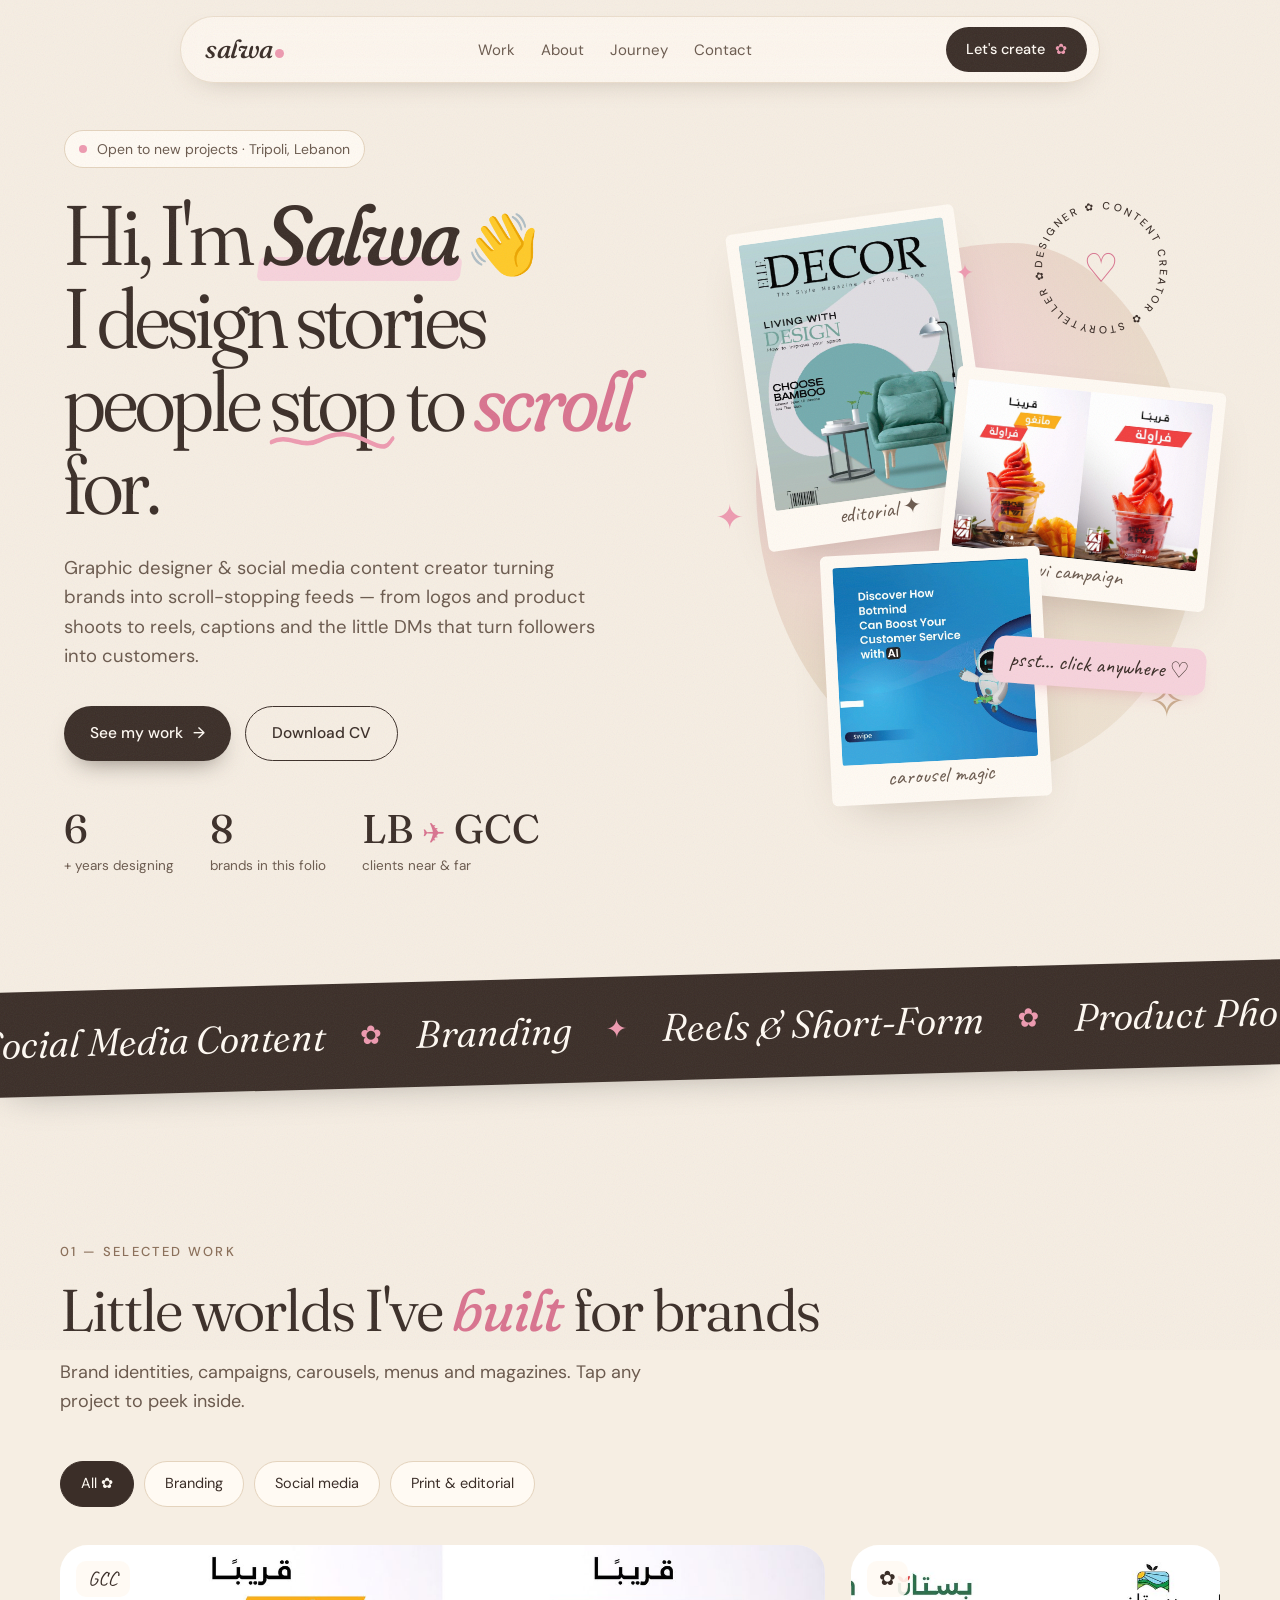
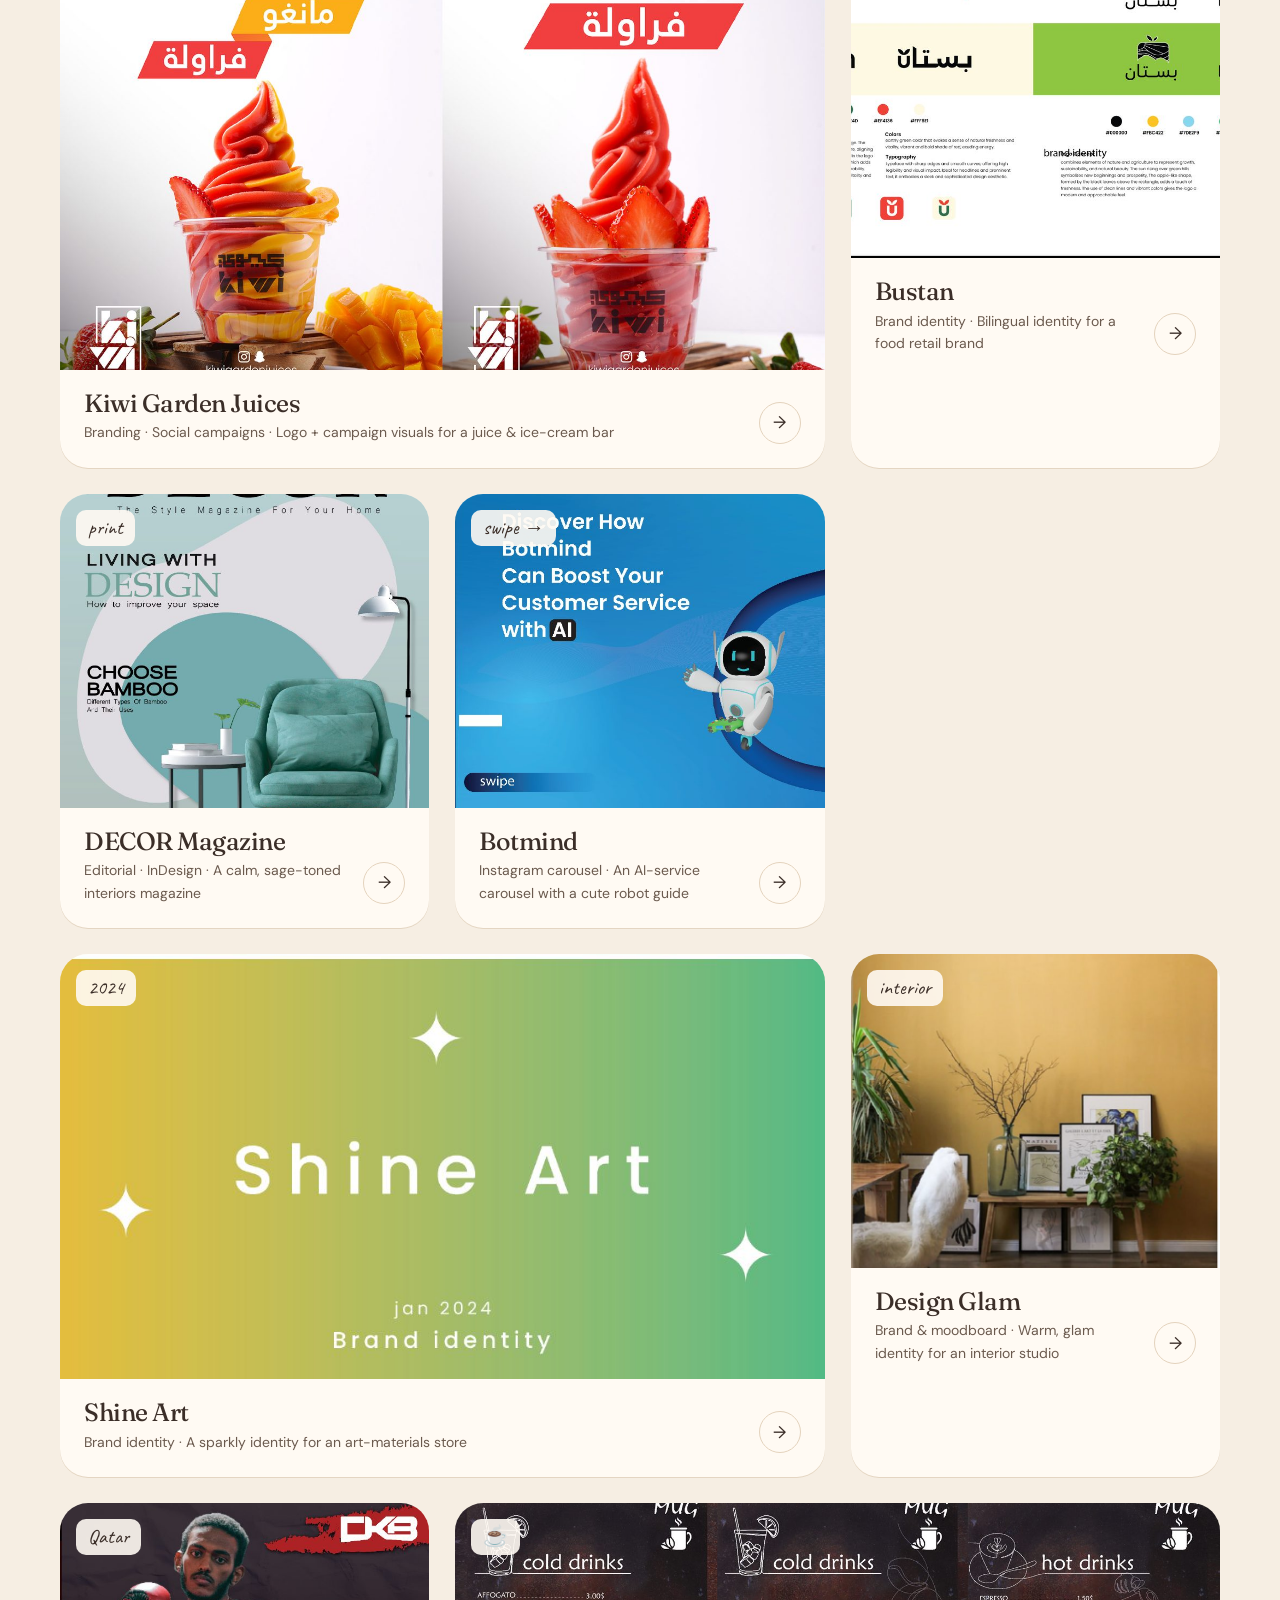
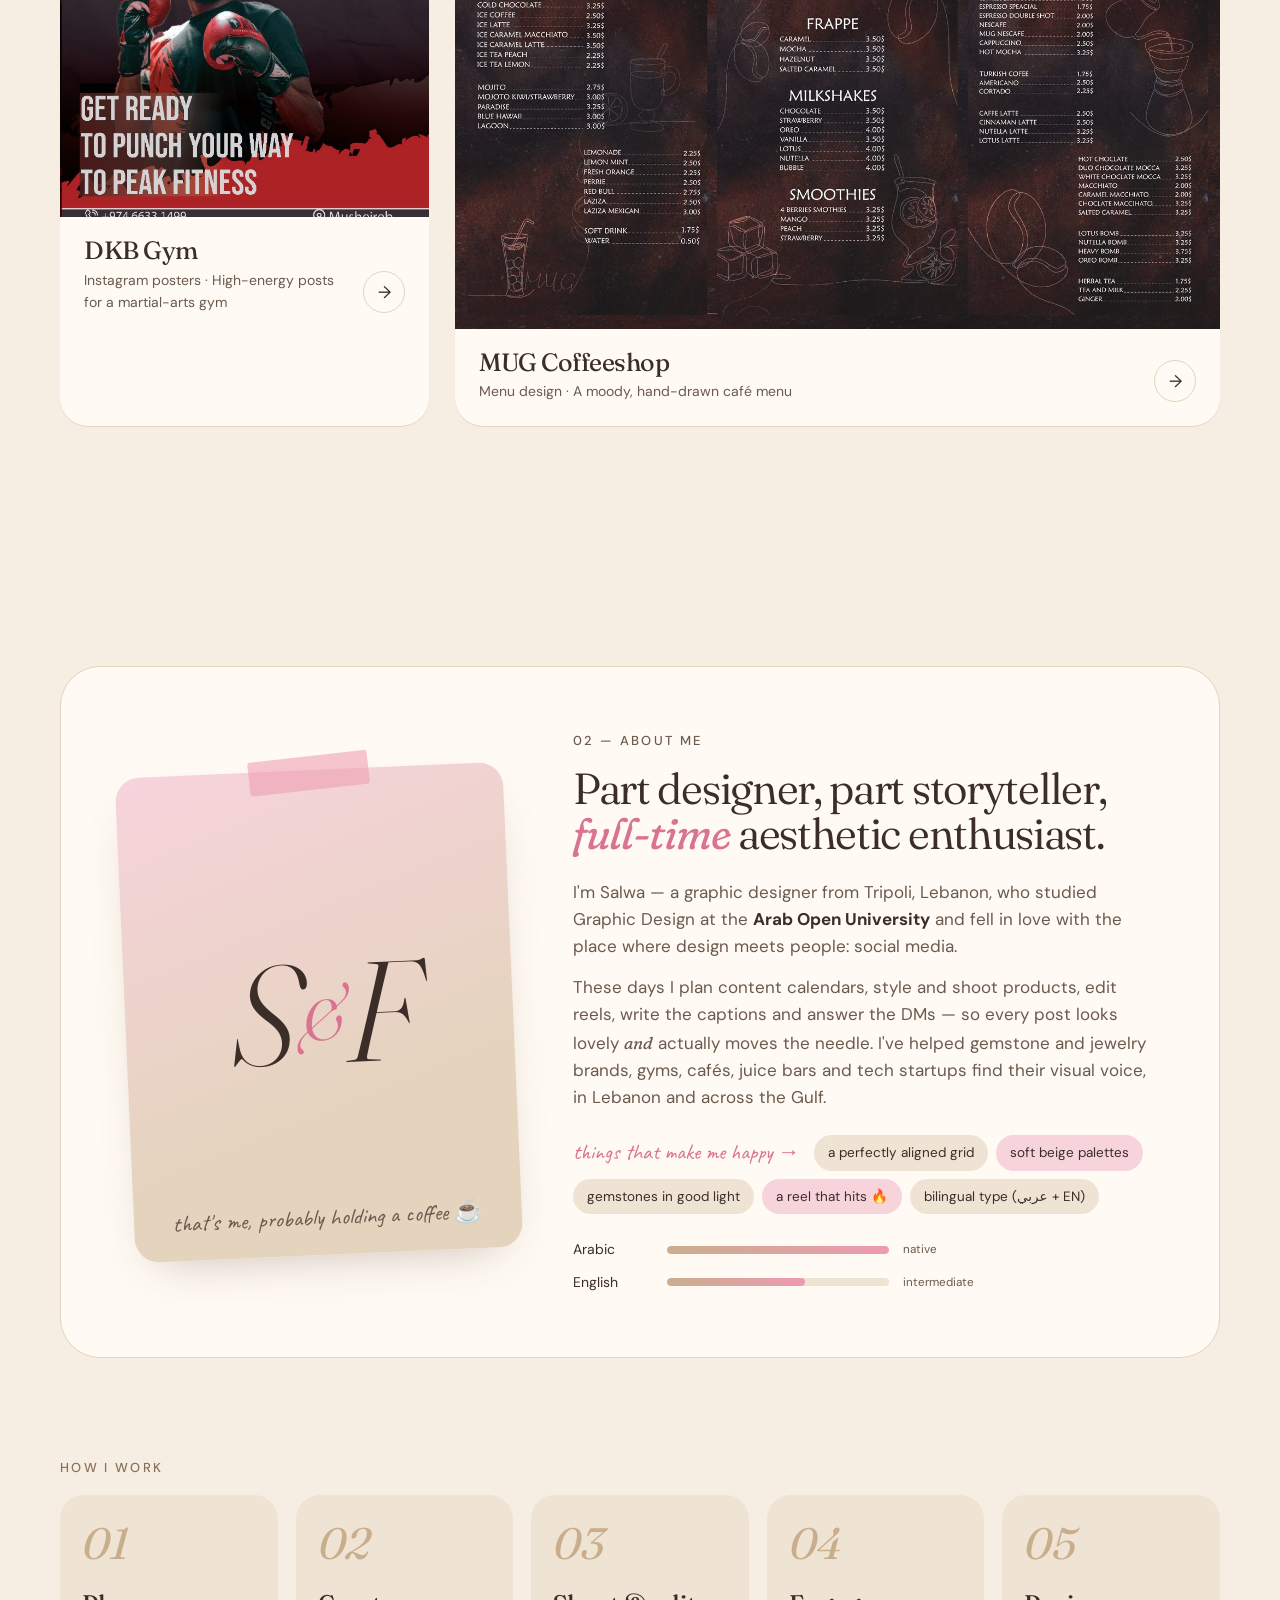
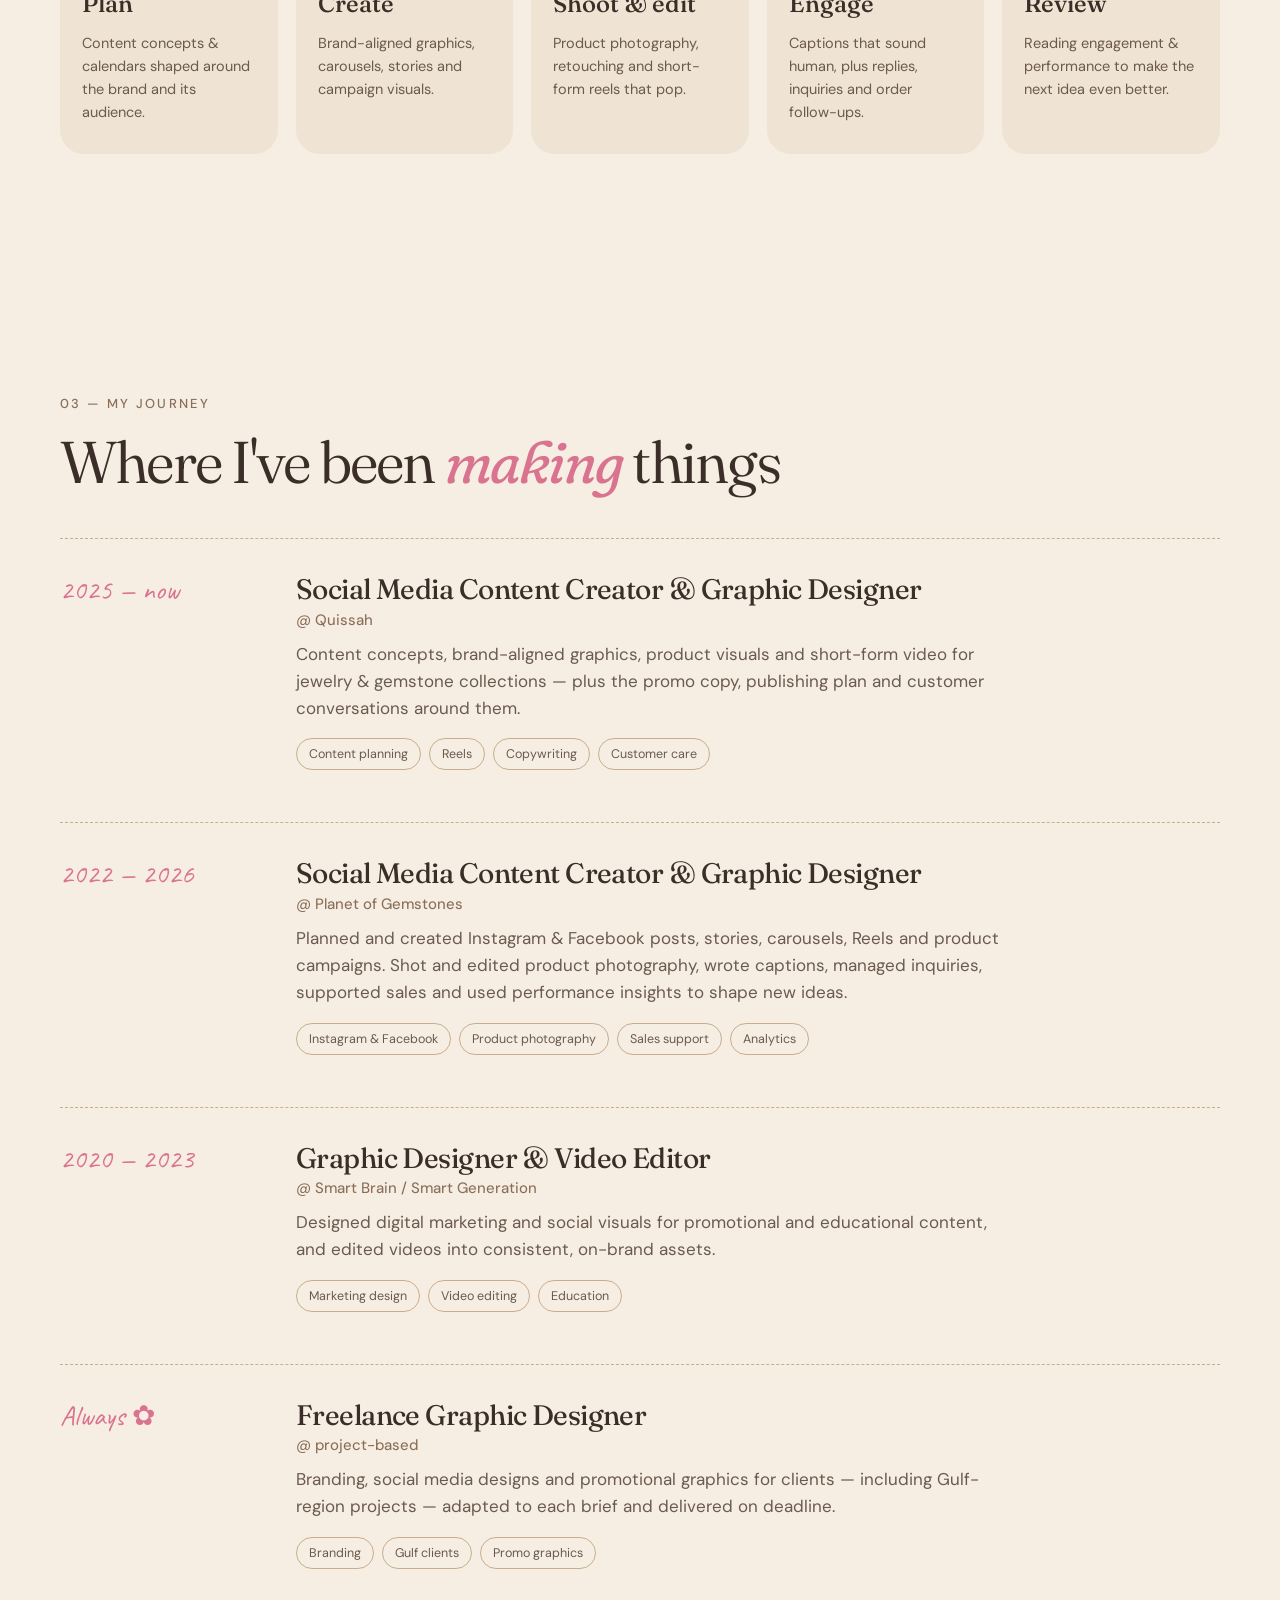
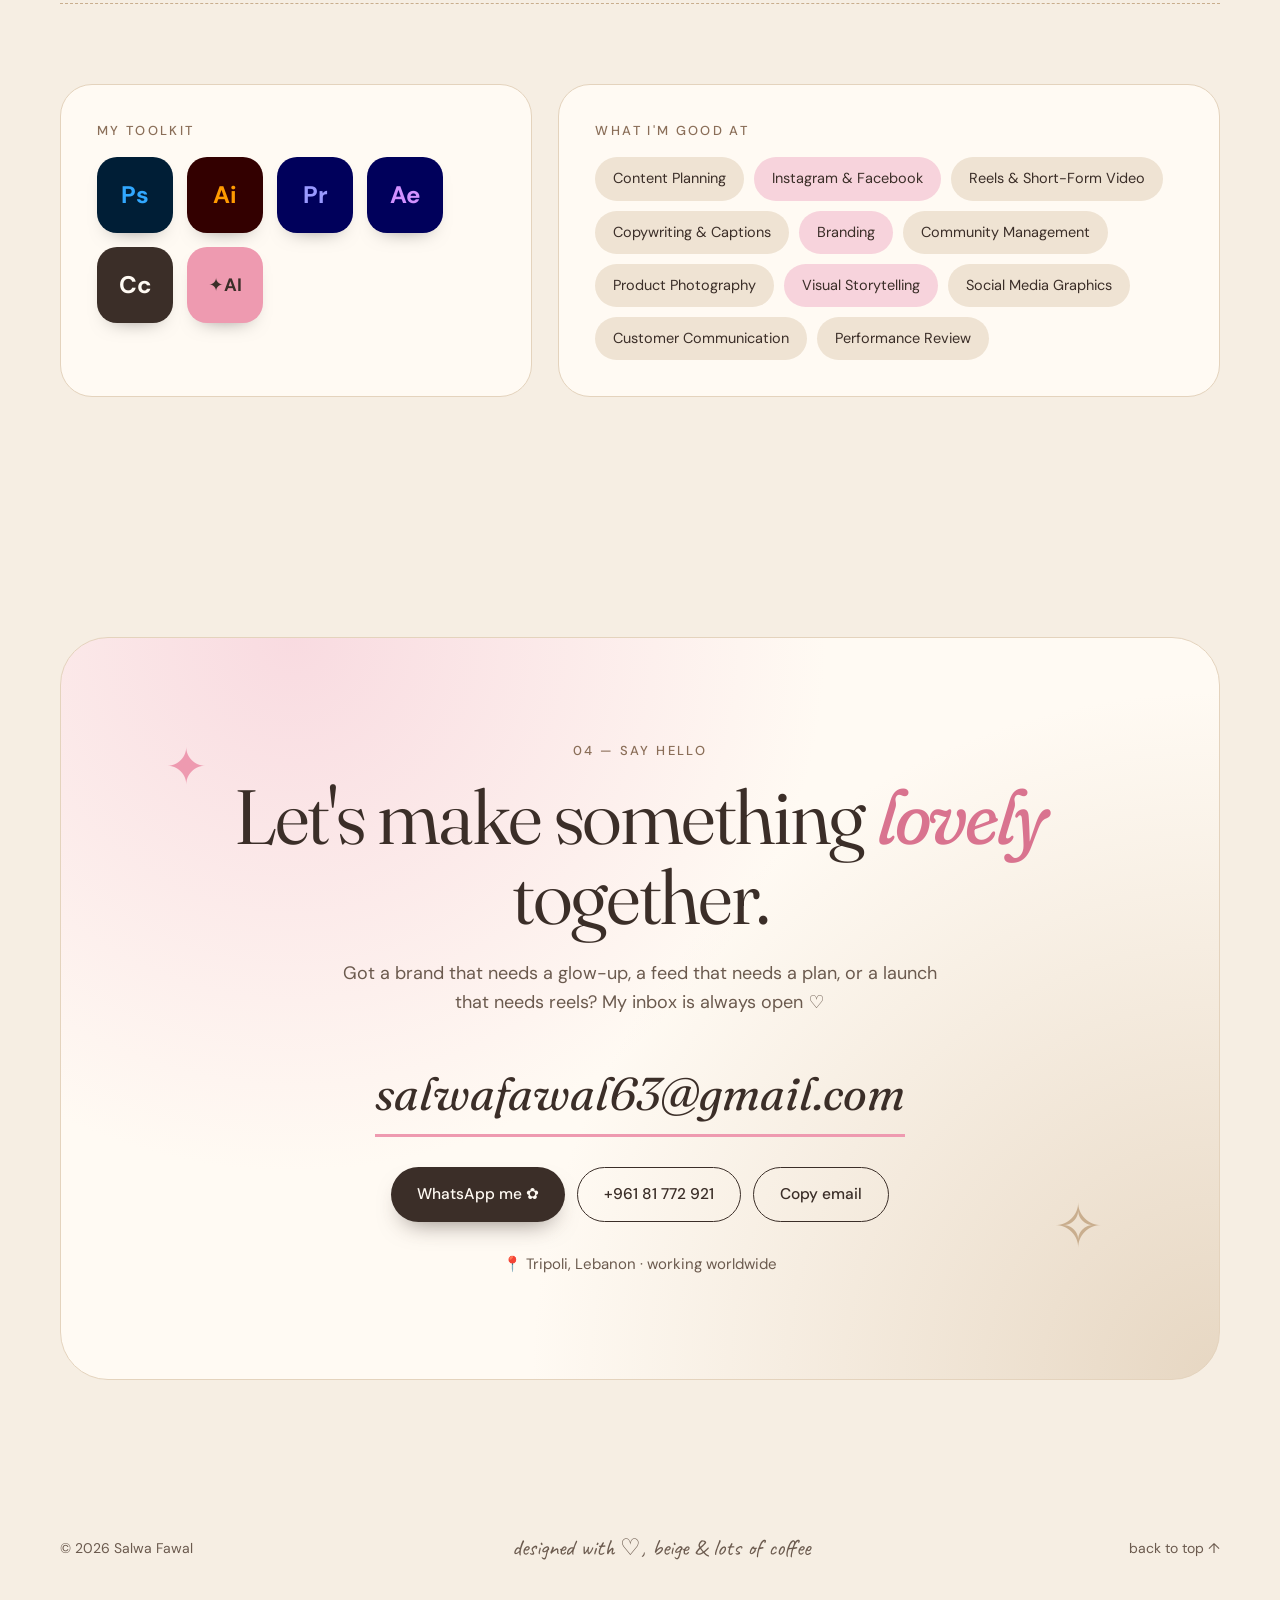
==== index.html @ c5220dd3 "Salwa Fawal portfolio ✿ Co-Authored-By: Claude Opus 5.5 <noreply@anthropic.com> Claude-Session: http" ====
<!DOCTYPE html>
<html lang="en">
<head>
  <meta charset="UTF-8" />
  <meta name="viewport" content="width=device-width, initial-scale=1" />
  <title>Salwa Fawal — Graphic Designer & Content Creator</title>
  <meta name="description" content="Salwa Fawal is a graphic designer and social media content creator from Tripoli, Lebanon — branding, scroll-stopping social content, reels and product visuals." />
  <meta property="og:title" content="Salwa Fawal — Graphic Designer & Content Creator" />
  <meta property="og:description" content="Branding, social media content, reels & product visuals. Made with love in Tripoli, Lebanon." />
  <meta property="og:image" content="img/og.jpg" />
  <meta name="theme-color" content="#F6EEE3" />
  <link rel="icon" href="data:image/svg+xml,<svg xmlns='http://www.w3.org/2000/svg' viewBox='0 0 100 100'><circle cx='50' cy='50' r='46' fill='%23F6EEE3'/><text x='50' y='68' font-size='54' text-anchor='middle' font-family='Georgia' font-style='italic' fill='%233B2E28'>s</text><circle cx='72' cy='66' r='7' fill='%23EE9AB0'/></svg>" />
  <link rel="preconnect" href="https://fonts.googleapis.com" />
  <link rel="preconnect" href="https://fonts.gstatic.com" crossorigin />
  <link href="https://fonts.googleapis.com/css2?family=Fraunces:ital,opsz,wght,SOFT@0,9..144,300..800,100;1,9..144,300..800,100&family=DM+Sans:opsz,wght@9..40,400;9..40,500;9..40,700&family=Caveat:wght@500;700&display=swap" rel="stylesheet" />
  <link rel="stylesheet" href="style.css" />
</head>
<body>
  <div class="grain" aria-hidden="true"></div>
  <div class="cursor" aria-hidden="true"></div>

  <!-- NAV -->
  <header class="nav">
    <a href="#top" class="logo">salwa<span class="dot"></span></a>
    <nav class="nav-links">
      <a href="#work">Work</a>
      <a href="#about">About</a>
      <a href="#journey">Journey</a>
      <a href="#contact">Contact</a>
    </nav>
    <a href="#contact" class="btn btn-pill magnetic">Let's create <span class="flower">✿</span></a>
  </header>

  <main id="top">
    <!-- HERO -->
    <section class="hero">
      <div class="hero-text">
        <p class="eyebrow reveal"><span class="pulse"></span> Open to new projects · Tripoli, Lebanon</p>
        <h1 class="hero-title">
          <span class="line reveal">Hi, I'm <em class="name">Salwa</em><span class="wave">👋</span></span>
          <span class="line reveal">I design stories</span>
          <span class="line reveal">people <span class="squiggle">stop<svg viewBox="0 0 200 20" preserveAspectRatio="none"><path d="M2 12 C 30 2, 50 20, 80 10 S 130 2, 160 12 S 190 14, 198 8"/></svg></span> to <em class="pink">scroll</em> for.</span>
        </h1>
        <p class="hero-sub reveal">Graphic designer &amp; social media content creator turning brands into scroll-stopping feeds — from logos and product shoots to reels, captions and the little DMs that turn followers into customers.</p>
        <div class="hero-cta reveal">
          <a href="#work" class="btn btn-dark magnetic">See my work <span>→</span></a>
          <a href="cv.pdf" class="btn btn-ghost magnetic" download>Download CV</a>
        </div>
        <ul class="hero-stats reveal">
          <li><strong data-count="6">0</strong><span>+ years designing</span></li>
          <li><strong data-count="8">0</strong><span>brands in this folio</span></li>
          <li><strong>LB <i>✈</i> GCC</strong><span>clients near &amp; far</span></li>
        </ul>
      </div>

      <div class="hero-art" aria-hidden="true">
        <div class="blob"></div>
        <div class="polaroid p1 float" data-speed="0.04"><img src="img/decor-cover.jpg" alt="" /><span>editorial ✦</span></div>
        <div class="polaroid p2 float" data-speed="-0.06"><img src="img/kiwi-soon.jpg" alt="" /><span>kiwi campaign</span></div>
        <div class="polaroid p3 float" data-speed="0.08"><img src="img/bot-1.jpg" alt="" /><span>carousel magic</span></div>
        <div class="badge spin">
          <svg viewBox="0 0 200 200">
            <defs><path id="circ" d="M100,100 m-78,0 a78,78 0 1,1 156,0 a78,78 0 1,1 -156,0"/></defs>
            <text><textPath href="#circ" textLength="486" lengthAdjust="spacing">designer ✿ content creator ✿ storyteller ✿ </textPath></text>
          </svg>
          <span class="badge-heart">♡</span>
        </div>
        <span class="sparkle s1">✦</span><span class="sparkle s2">✧</span><span class="sparkle s3">✦</span>
        <div class="sticker note">psst… click anywhere ♡</div>
      </div>
    </section>

    <!-- MARQUEE -->
    <div class="marquee" aria-hidden="true">
      <div class="marquee-track">
        <span>Social Media Content</span><i>✿</i><span>Branding</span><i>✦</i><span>Reels &amp; Short-Form</span><i>✿</i><span>Product Photography</span><i>✦</i><span>Copywriting</span><i>✿</i><span>Editorial Design</span><i>✦</i><span>Community Management</span><i>✿</i>
        <span>Social Media Content</span><i>✿</i><span>Branding</span><i>✦</i><span>Reels &amp; Short-Form</span><i>✿</i><span>Product Photography</span><i>✦</i><span>Copywriting</span><i>✿</i><span>Editorial Design</span><i>✦</i><span>Community Management</span><i>✿</i>
      </div>
    </div>

    <!-- WORK -->
    <section id="work" class="section work">
      <div class="section-head">
        <p class="kicker reveal">01 — Selected work</p>
        <h2 class="reveal">Little worlds I've <em>built</em> for brands</h2>
        <p class="lede reveal">Brand identities, campaigns, carousels, menus and magazines. Tap any project to peek inside.</p>
      </div>

      <div class="filters reveal" role="tablist">
        <button class="chip active" data-filter="all">All ✿</button>
        <button class="chip" data-filter="branding">Branding</button>
        <button class="chip" data-filter="social">Social media</button>
        <button class="chip" data-filter="print">Print &amp; editorial</button>
      </div>

      <div class="grid" id="grid"><!-- filled by script.js --></div>
    </section>

    <!-- ABOUT -->
    <section id="about" class="section about">
      <div class="about-card reveal">
        <div class="about-photo">
          <div class="monogram"><span>S</span><span class="amp">&amp;</span><span>F</span></div>
          <div class="tape"></div>
          <p class="handwrite">that's me, probably holding a coffee ☕</p>
        </div>
        <div class="about-text">
          <p class="kicker">02 — About me</p>
          <h2>Part designer, part storyteller, <em>full-time</em> aesthetic enthusiast.</h2>
          <p>I'm Salwa — a graphic designer from Tripoli, Lebanon, who studied Graphic Design at the <strong>Arab Open University</strong> and fell in love with the place where design meets people: social media.</p>
          <p>These days I plan content calendars, style and shoot products, edit reels, write the captions and answer the DMs — so every post looks lovely <em>and</em> actually moves the needle. I've helped gemstone and jewelry brands, gyms, cafés, juice bars and tech startups find their visual voice, in Lebanon and across the Gulf.</p>
          <div class="love">
            <span class="love-title">things that make me happy →</span>
            <span class="tag">a perfectly aligned grid</span>
            <span class="tag pinkish">soft beige palettes</span>
            <span class="tag">gemstones in good light</span>
            <span class="tag pinkish">a reel that hits 🔥</span>
            <span class="tag">bilingual type (عربي + EN)</span>
          </div>
          <div class="lang">
            <div><span>Arabic</span><div class="bar"><i style="--w:100%"></i></div><small>native</small></div>
            <div><span>English</span><div class="bar"><i style="--w:62%"></i></div><small>intermediate</small></div>
          </div>
        </div>
      </div>

      <!-- process -->
      <div class="process">
        <p class="kicker reveal">How I work</p>
        <ol class="steps">
          <li class="step reveal"><span class="num">01</span><h3>Plan</h3><p>Content concepts &amp; calendars shaped around the brand and its audience.</p></li>
          <li class="step reveal"><span class="num">02</span><h3>Create</h3><p>Brand-aligned graphics, carousels, stories and campaign visuals.</p></li>
          <li class="step reveal"><span class="num">03</span><h3>Shoot &amp; edit</h3><p>Product photography, retouching and short-form reels that pop.</p></li>
          <li class="step reveal"><span class="num">04</span><h3>Engage</h3><p>Captions that sound human, plus replies, inquiries and order follow-ups.</p></li>
          <li class="step reveal"><span class="num">05</span><h3>Review</h3><p>Reading engagement &amp; performance to make the next idea even better.</p></li>
        </ol>
      </div>
    </section>

    <!-- JOURNEY -->
    <section id="journey" class="section journey">
      <div class="section-head">
        <p class="kicker reveal">03 — My journey</p>
        <h2 class="reveal">Where I've been <em>making</em> things</h2>
      </div>
      <div class="timeline">
        <article class="role reveal">
          <div class="when">2025 — now</div>
          <div class="what">
            <h3>Social Media Content Creator &amp; Graphic Designer <span class="at">@ Quissah</span></h3>
            <p>Content concepts, brand-aligned graphics, product visuals and short-form video for jewelry &amp; gemstone collections — plus the promo copy, publishing plan and customer conversations around them.</p>
            <div class="mini"><span>Content planning</span><span>Reels</span><span>Copywriting</span><span>Customer care</span></div>
          </div>
        </article>
        <article class="role reveal">
          <div class="when">2022 — 2026</div>
          <div class="what">
            <h3>Social Media Content Creator &amp; Graphic Designer <span class="at">@ Planet of Gemstones</span></h3>
            <p>Planned and created Instagram &amp; Facebook posts, stories, carousels, Reels and product campaigns. Shot and edited product photography, wrote captions, managed inquiries, supported sales and used performance insights to shape new ideas.</p>
            <div class="mini"><span>Instagram &amp; Facebook</span><span>Product photography</span><span>Sales support</span><span>Analytics</span></div>
          </div>
        </article>
        <article class="role reveal">
          <div class="when">2020 — 2023</div>
          <div class="what">
            <h3>Graphic Designer &amp; Video Editor <span class="at">@ Smart Brain / Smart Generation</span></h3>
            <p>Designed digital marketing and social visuals for promotional and educational content, and edited videos into consistent, on-brand assets.</p>
            <div class="mini"><span>Marketing design</span><span>Video editing</span><span>Education</span></div>
          </div>
        </article>
        <article class="role reveal">
          <div class="when">Always ✿</div>
          <div class="what">
            <h3>Freelance Graphic Designer <span class="at">@ project-based</span></h3>
            <p>Branding, social media designs and promotional graphics for clients — including Gulf-region projects — adapted to each brief and delivered on deadline.</p>
            <div class="mini"><span>Branding</span><span>Gulf clients</span><span>Promo graphics</span></div>
          </div>
        </article>
      </div>

      <!-- toolkit -->
      <div class="toolkit">
        <div class="tools reveal">
          <p class="kicker">My toolkit</p>
          <div class="tool-row">
            <div class="tool ps" title="Adobe Photoshop">Ps</div>
            <div class="tool ai" title="Adobe Illustrator">Ai</div>
            <div class="tool pr" title="Adobe Premiere Pro">Pr</div>
            <div class="tool ae" title="Adobe After Effects">Ae</div>
            <div class="tool cc" title="CapCut">Cc</div>
            <div class="tool ai2" title="AI-assisted creative tools">✦AI</div>
          </div>
        </div>
        <div class="skills reveal">
          <p class="kicker">What I'm good at</p>
          <div class="skill-cloud">
            <span>Content Planning</span><span class="hl">Instagram &amp; Facebook</span><span>Reels &amp; Short-Form Video</span><span>Copywriting &amp; Captions</span><span class="hl">Branding</span><span>Community Management</span><span>Product Photography</span><span class="hl">Visual Storytelling</span><span>Social Media Graphics</span><span>Customer Communication</span><span>Performance Review</span>
          </div>
        </div>
      </div>
    </section>

    <!-- CONTACT -->
    <section id="contact" class="section contact">
      <div class="contact-card reveal">
        <span class="sparkle c1">✦</span><span class="sparkle c2">✧</span>
        <p class="kicker">04 — Say hello</p>
        <h2>Let's make something <em>lovely</em> together.</h2>
        <p class="lede">Got a brand that needs a glow-up, a feed that needs a plan, or a launch that needs reels? My inbox is always open ♡</p>
        <a class="mail magnetic" href="mailto:salwafawal63@gmail.com">salwafawal63@gmail.com</a>
        <div class="contact-row">
          <a class="btn btn-dark magnetic" href="https://wa.me/96181772921" target="_blank" rel="noopener">WhatsApp me ✿</a>
          <a class="btn btn-ghost magnetic" href="tel:+96181772921">+961 81 772 921</a>
          <button class="btn btn-ghost magnetic" id="copy">Copy email</button>
        </div>
        <p class="where">📍 Tripoli, Lebanon · working worldwide</p>
      </div>
    </section>
  </main>

  <footer class="footer">
    <p>© 2026 Salwa Fawal</p>
    <p class="handwrite">designed with ♡, beige &amp; lots of coffee</p>
    <a href="#top">back to top ↑</a>
  </footer>

  <!-- LIGHTBOX -->
  <div class="lightbox" id="lightbox" aria-hidden="true" role="dialog" aria-modal="true">
    <div class="lb-inner">
      <button class="lb-close" aria-label="Close">×</button>
      <div class="lb-head">
        <p class="kicker" id="lb-cat"></p>
        <h3 id="lb-title"></h3>
        <p id="lb-desc"></p>
        <div class="mini" id="lb-tags"></div>
      </div>
      <div class="lb-gallery" id="lb-gallery"></div>
    </div>
  </div>

  <div class="toast" id="toast">copied! ♡</div>
  <script src="script.js"></script>
</body>
</html>
---- style.css ----
:root{
  --bg:#F6EEE3;
  --bg2:#EFE3D3;
  --sand:#E4D3BD;
  --latte:#C9AE8E;
  --mocha:#8A6E58;
  --ink:#3B2E28;
  --ink-soft:#6B5A4E;
  --pink:#EE9AB0;
  --pink-soft:#F7D3DC;
  --pink-deep:#D9738F;
  --cream:#FFFAF3;
  --serif:"Fraunces", Georgia, serif;
  --sans:"DM Sans", system-ui, sans-serif;
  --hand:"Caveat", cursive;
  --r:28px;
  --shadow:0 20px 50px -25px rgba(82,58,40,.35);
}
*{box-sizing:border-box;margin:0;padding:0}
html{scroll-behavior:smooth}
html,body{overflow-x:clip}
body{background:var(--bg);color:var(--ink);font-family:var(--sans);font-size:17px;line-height:1.6;overflow-x:hidden;-webkit-font-smoothing:antialiased}
img{display:block;max-width:100%}
a{color:inherit;text-decoration:none}
button{font:inherit;cursor:pointer;border:0;background:none;color:inherit}
em{font-family:var(--serif);font-style:italic;font-weight:400;font-variation-settings:"SOFT" 100}
::selection{background:var(--pink-soft);color:var(--ink)}

/* grain + cursor */
.grain{position:fixed;inset:-50%;z-index:100;pointer-events:none;opacity:.07;
  background-image:url("data:image/svg+xml,%3Csvg xmlns='http://www.w3.org/2000/svg' width='160' height='160'%3E%3Cfilter id='n'%3E%3CfeTurbulence type='fractalNoise' baseFrequency='.9' numOctaves='3' stitchTiles='stitch'/%3E%3C/filter%3E%3Crect width='100%25' height='100%25' filter='url(%23n)'/%3E%3C/svg%3E");}
.cursor{position:fixed;top:0;left:0;width:14px;height:14px;border-radius:50%;background:var(--pink);pointer-events:none;z-index:200;transform:translate(-50%,-50%);transition:width .25s,height .25s,background .25s,opacity .3s;mix-blend-mode:multiply;opacity:0}
.cursor.big{width:54px;height:54px;background:rgba(238,154,176,.45)}
@media (hover:none){.cursor{display:none}}

/* NAV */
.nav{position:fixed;top:16px;left:50%;transform:translateX(-50%);z-index:50;display:flex;align-items:center;gap:28px;padding:10px 12px 10px 24px;border-radius:999px;background:rgba(255,250,243,.72);backdrop-filter:blur(14px);-webkit-backdrop-filter:blur(14px);border:1px solid rgba(201,174,142,.35);box-shadow:0 10px 30px -18px rgba(82,58,40,.4);width:min(920px,calc(100% - 28px));justify-content:space-between}
.logo{font-family:var(--serif);font-style:italic;font-size:26px;font-weight:500;letter-spacing:-.5px;display:flex;align-items:baseline}
.logo .dot{width:9px;height:9px;border-radius:50%;background:var(--pink);display:inline-block;margin-left:2px}
.nav-links{display:flex;gap:26px;font-size:15px}
.nav-links a{position:relative;color:var(--ink-soft);transition:color .2s}
.nav-links a::after{content:"";position:absolute;left:0;bottom:-3px;height:2px;width:0;background:var(--pink);border-radius:2px;transition:width .3s}
.nav-links a:hover{color:var(--ink)}
.nav-links a:hover::after{width:100%}

/* buttons */
.btn{display:inline-flex;align-items:center;gap:10px;padding:14px 26px;border-radius:999px;font-weight:500;font-size:15.5px;transition:transform .25s cubic-bezier(.3,1.6,.5,1),background .25s,box-shadow .25s,color .25s;will-change:transform}
.btn-pill{background:var(--ink);color:var(--cream);padding:11px 20px;font-size:14.5px}
.btn-pill .flower{color:var(--pink);display:inline-block;transition:transform .6s}
.btn-pill:hover .flower{transform:rotate(180deg)}
.btn-dark{background:var(--ink);color:var(--cream);box-shadow:0 12px 24px -12px rgba(59,46,40,.6)}
.btn-dark:hover{background:var(--pink-deep)}
.btn-ghost{border:1.5px solid var(--ink);}
.btn-ghost:hover{background:var(--pink-soft);border-color:var(--pink-deep)}

/* HERO */
.hero{min-height:100vh;display:grid;grid-template-columns:1.1fr .9fr;align-items:center;gap:40px;padding:130px clamp(20px,5vw,80px) 60px;max-width:1360px;margin:0 auto;position:relative}
.eyebrow{display:inline-flex;align-items:center;gap:10px;font-size:14px;color:var(--ink-soft);background:var(--cream);border:1px solid var(--sand);padding:7px 14px;border-radius:999px;margin-bottom:26px}
.pulse{width:8px;height:8px;border-radius:50%;background:var(--pink);box-shadow:0 0 0 0 rgba(238,154,176,.7);animation:pulse 2s infinite}
@keyframes pulse{70%{box-shadow:0 0 0 10px rgba(238,154,176,0)}100%{box-shadow:0 0 0 0 rgba(238,154,176,0)}}
.hero-title{font-family:var(--serif);font-weight:350;font-size:clamp(46px,6.6vw,98px);line-height:.98;letter-spacing:-.035em;font-variation-settings:"SOFT" 50,"opsz" 144}
.hero-title .line{display:block}
.name{color:var(--ink);font-weight:500;position:relative}
.name::after{content:"";position:absolute;left:-2%;right:-2%;bottom:.08em;height:.28em;background:var(--pink-soft);z-index:-1;border-radius:6px;transform:skew(-8deg)}
.pink{color:var(--pink-deep)}
.wave{display:inline-block;font-size:.7em;margin-left:.15em;transform-origin:70% 70%;animation:wave 2.6s ease-in-out infinite}
@keyframes wave{0%,60%,100%{transform:rotate(0)}10%,30%{transform:rotate(14deg)}20%{transform:rotate(-8deg)}40%{transform:rotate(-4deg)}50%{transform:rotate(10deg)}}
.squiggle{position:relative;display:inline-block}
.squiggle svg{position:absolute;left:0;bottom:-.08em;width:100%;height:.22em;overflow:visible}
.squiggle path{fill:none;stroke:var(--pink);stroke-width:5;stroke-linecap:round;stroke-dasharray:260;stroke-dashoffset:260;animation:draw 1.4s 1s forwards ease-out}
@keyframes draw{to{stroke-dashoffset:0}}
.hero-sub{max-width:540px;margin:28px 0 34px;font-size:18.5px;color:var(--ink-soft)}
.hero-cta{display:flex;gap:14px;flex-wrap:wrap}
.hero-stats{list-style:none;display:flex;gap:36px;margin-top:48px;flex-wrap:wrap}
.hero-stats li{display:flex;flex-direction:column}
.hero-stats strong{font-family:var(--serif);font-size:40px;font-weight:450;line-height:1}
.hero-stats strong i{font-style:normal;color:var(--pink-deep);font-size:.7em}
.hero-stats span{font-size:13.5px;color:var(--ink-soft);margin-top:6px}

.hero-art{position:relative;height:620px}
.blob{position:absolute;inset:8% 4% 6% 8%;background:radial-gradient(circle at 30% 30%,var(--pink-soft),transparent 60%),linear-gradient(135deg,var(--sand),var(--bg2));border-radius:58% 42% 50% 50%/45% 55% 45% 55%;animation:morph 14s ease-in-out infinite}
@keyframes morph{50%{border-radius:40% 60% 38% 62%/58% 38% 62% 42%}}
.polaroid{position:absolute;background:var(--cream);padding:12px 12px 40px;border-radius:6px;box-shadow:var(--shadow);transition:transform .5s cubic-bezier(.3,1.4,.5,1)}
.polaroid img{border-radius:3px;width:100%;height:100%;object-fit:cover}
.polaroid span{position:absolute;bottom:8px;left:0;right:0;text-align:center;font-family:var(--hand);font-size:22px;color:var(--ink-soft)}
.p1{width:230px;height:320px;top:4%;left:6%;--rot:-8deg;transform:rotate(var(--rot))}
.p2{width:270px;height:220px;top:30%;right:0;--rot:6deg;transform:rotate(var(--rot))}
.p3{width:220px;height:250px;bottom:2%;left:22%;--rot:-3deg;transform:rotate(var(--rot))}
.polaroid:hover{z-index:5;transform:rotate(0) scale(1.06)!important}
.badge{position:absolute;top:0;right:8%;width:150px;height:150px}
.badge svg{width:100%;height:100%;animation:spin 18s linear infinite}
.badge text{font-family:var(--sans);font-size:14px;letter-spacing:1px;text-transform:uppercase;fill:var(--ink);font-weight:500}
.badge-heart{position:absolute;inset:0;display:grid;place-items:center;font-size:40px;color:var(--pink-deep)}
@keyframes spin{to{transform:rotate(360deg)}}
.sparkle{position:absolute;color:var(--pink);animation:twinkle 3s ease-in-out infinite;pointer-events:none}
.s1{top:48%;left:0;font-size:34px}
.s2{bottom:12%;right:6%;font-size:46px;animation-delay:.8s;color:var(--latte)}
.s3{top:10%;left:48%;font-size:22px;animation-delay:1.6s}
@keyframes twinkle{0%,100%{transform:scale(1) rotate(0);opacity:1}50%{transform:scale(.6) rotate(45deg);opacity:.5}}
.note{position:absolute;bottom:20%;right:2%;font-family:var(--hand);font-size:22px;background:var(--pink-soft);padding:6px 16px;border-radius:12px;transform:rotate(4deg);box-shadow:0 8px 20px -12px rgba(217,115,143,.6)}

/* MARQUEE */
.marquee{overflow:hidden;background:var(--ink);color:var(--cream);padding:22px 0;transform:rotate(-1.5deg);margin:40px -20px;box-shadow:0 20px 40px -30px rgba(0,0,0,.4)}
.marquee-track{display:flex;gap:34px;width:max-content;animation:marquee 32s linear infinite;align-items:center}
.marquee span{font-family:var(--serif);font-size:clamp(26px,3vw,40px);font-style:italic;font-weight:350;white-space:nowrap}
.marquee i{font-style:normal;color:var(--pink);font-size:26px}
@keyframes marquee{to{transform:translateX(-50%)}}

/* SECTIONS */
.section{max-width:1280px;margin:0 auto;padding:120px clamp(20px,5vw,60px)}
.section-head{max-width:760px;margin-bottom:46px}
.kicker{font-size:13px;letter-spacing:.18em;text-transform:uppercase;color:var(--mocha);margin-bottom:16px;font-weight:500}
h2{font-family:var(--serif);font-weight:350;font-size:clamp(36px,4.6vw,64px);line-height:1.04;letter-spacing:-.03em}
h2 em{color:var(--pink-deep)}
.lede{color:var(--ink-soft);margin-top:18px;font-size:18px;max-width:600px}

/* filters */
.filters{display:flex;gap:10px;flex-wrap:wrap;margin-bottom:38px}
.chip{padding:10px 20px;border-radius:999px;background:var(--cream);border:1.5px solid var(--sand);font-size:14.5px;transition:all .25s}
.chip:hover{border-color:var(--pink);transform:translateY(-2px)}
.chip.active{background:var(--ink);color:var(--cream);border-color:var(--ink)}

/* grid */
.grid{display:grid;grid-template-columns:repeat(12,1fr);gap:26px}
.card{grid-column:span 4;background:var(--cream);border-radius:var(--r);overflow:hidden;cursor:pointer;position:relative;box-shadow:0 1px 0 rgba(201,174,142,.4);transition:transform .5s cubic-bezier(.3,1.3,.5,1),box-shadow .4s,opacity .4s;transform-style:preserve-3d}
.card.wide{grid-column:span 8}
.card.hidden{display:none}
.card:hover{box-shadow:var(--shadow)}
.card .thumb{aspect-ratio:4/3.4;overflow:hidden;position:relative;background:var(--bg2)}
.card.wide .thumb{aspect-ratio:16/8.9}
.card .thumb img{width:100%;height:100%;object-fit:cover;transition:transform 1s cubic-bezier(.2,.8,.2,1)}
.card:hover .thumb img{transform:scale(1.06)}
.card .view{position:absolute;top:16px;right:16px;background:var(--pink);color:var(--ink);font-size:13px;font-weight:700;padding:8px 14px;border-radius:999px;transform:translateY(-8px) scale(.8);opacity:0;transition:all .35s cubic-bezier(.3,1.6,.5,1)}
.card:hover .view{opacity:1;transform:none}
.card .meta{padding:20px 24px 24px;display:flex;justify-content:space-between;align-items:flex-end;gap:12px}
.card h3{font-family:var(--serif);font-weight:450;font-size:25px;letter-spacing:-.02em;line-height:1.1}
.card p{font-size:14px;color:var(--ink-soft);margin-top:4px}
.card .arrow{width:42px;height:42px;flex:none;border-radius:50%;border:1.5px solid var(--sand);display:grid;place-items:center;transition:all .3s}
.card:hover .arrow{background:var(--ink);color:var(--cream);border-color:var(--ink);transform:rotate(-45deg)}
.card .yr{position:absolute;top:16px;left:16px;font-family:var(--hand);font-size:20px;background:rgba(255,250,243,.9);padding:2px 12px;border-radius:10px}

/* ABOUT */
.about-card{display:grid;grid-template-columns:.8fr 1.2fr;gap:60px;align-items:center;background:var(--cream);border-radius:40px;padding:clamp(28px,5vw,64px);border:1px solid var(--sand)}
.about-photo{position:relative;aspect-ratio:4/5;background:linear-gradient(160deg,var(--pink-soft),var(--sand) 70%);border-radius:24px;display:grid;place-items:center;transform:rotate(-2.5deg);box-shadow:var(--shadow)}
.monogram{font-family:var(--serif);font-size:clamp(90px,11vw,160px);font-weight:300;display:flex;align-items:center;gap:6px;color:var(--ink);font-style:italic;letter-spacing:-.05em}
.monogram .amp{color:var(--pink-deep);font-size:.55em}
.tape{position:absolute;top:-14px;left:50%;width:120px;height:34px;transform:translateX(-50%) rotate(-4deg);background:rgba(238,154,176,.55);border-radius:3px}
.handwrite{font-family:var(--hand);font-size:23px;color:var(--ink-soft)}
.about-photo .handwrite{position:absolute;bottom:18px;left:0;right:0;text-align:center}
.about-text h2{font-size:clamp(30px,3.4vw,46px);margin-bottom:22px}
.about-text p{color:var(--ink-soft);margin-bottom:14px}
.about-text strong{color:var(--ink)}
.love{display:flex;flex-wrap:wrap;gap:8px;align-items:center;margin:24px 0}
.love-title{font-family:var(--hand);font-size:22px;color:var(--pink-deep);margin-right:6px}
.tag{font-size:13.5px;padding:7px 14px;border-radius:999px;background:var(--bg2);transition:transform .3s cubic-bezier(.3,1.8,.5,1)}
.tag.pinkish{background:var(--pink-soft)}
.tag:hover{transform:rotate(-4deg) scale(1.08)}
.lang{display:grid;gap:10px;max-width:420px}
.lang>div{display:grid;grid-template-columns:80px 1fr 90px;align-items:center;gap:14px;font-size:14px}
.lang small{color:var(--ink-soft)}
.bar{height:8px;background:var(--bg2);border-radius:99px;overflow:hidden}
.bar i{display:block;height:100%;width:0;background:linear-gradient(90deg,var(--latte),var(--pink));border-radius:99px;transition:width 1.6s cubic-bezier(.2,.8,.2,1)}
.in .bar i{width:var(--w)}

.process{margin-top:100px}
.steps{list-style:none;display:grid;grid-template-columns:repeat(5,1fr);gap:18px}
.step{background:var(--bg2);border-radius:24px;padding:26px 22px 30px;position:relative;transition:transform .4s cubic-bezier(.3,1.5,.5,1),background .3s}
.step:hover{transform:translateY(-10px) rotate(-1.5deg);background:var(--pink-soft)}
.step .num{font-family:var(--serif);font-style:italic;font-size:44px;color:var(--latte);line-height:1}
.step:hover .num{color:var(--pink-deep)}
.step h3{font-family:var(--serif);font-weight:500;font-size:24px;margin:18px 0 8px}
.step p{font-size:14.5px;color:var(--ink-soft)}

/* JOURNEY */
.timeline{position:relative;display:grid;gap:18px}
.role{display:grid;grid-template-columns:200px 1fr;gap:36px;padding:34px 0;border-top:1.5px dashed var(--latte);transition:padding .3s}
.role:last-child{border-bottom:1.5px dashed var(--latte)}
.when{font-family:var(--hand);font-size:28px;color:var(--pink-deep);line-height:1.2}
.what h3{font-family:var(--serif);font-weight:450;font-size:clamp(22px,2.2vw,30px);letter-spacing:-.02em;line-height:1.15}
.what .at{display:block;font-family:var(--sans);font-size:15px;color:var(--mocha);margin-top:6px;letter-spacing:0}
.what p{color:var(--ink-soft);margin:12px 0 16px;max-width:720px}
.mini{display:flex;flex-wrap:wrap;gap:8px}
.mini span{font-size:12.5px;padding:5px 12px;border-radius:999px;border:1px solid var(--latte);color:var(--ink-soft)}
.role:hover .mini span{border-color:var(--pink);background:rgba(247,211,220,.4)}

.toolkit{display:grid;grid-template-columns:1fr 1.4fr;gap:26px;margin-top:80px}
.tools,.skills{background:var(--cream);border:1px solid var(--sand);border-radius:32px;padding:36px}
.tool-row{display:flex;flex-wrap:wrap;gap:14px}
.tool{width:76px;height:76px;border-radius:20px;display:grid;place-items:center;font-weight:700;font-size:24px;transition:transform .45s cubic-bezier(.3,1.8,.5,1);box-shadow:0 10px 20px -14px rgba(0,0,0,.5)}
.tool:hover{transform:translateY(-8px) rotate(-8deg) scale(1.08)}
.tool.ps{background:#001E36;color:#31A8FF}
.tool.ai{background:#330000;color:#FF9A00}
.tool.pr{background:#00005B;color:#9999FF}
.tool.ae{background:#00005B;color:#D291FF}
.tool.cc{background:var(--ink);color:var(--cream)}
.tool.ai2{background:var(--pink);color:var(--ink);font-size:18px}
.skill-cloud{display:flex;flex-wrap:wrap;gap:10px}
.skill-cloud span{padding:10px 18px;border-radius:999px;background:var(--bg2);font-size:14.5px;transition:all .3s}
.skill-cloud span.hl{background:var(--pink-soft)}
.skill-cloud span:hover{background:var(--ink);color:var(--cream);transform:scale(1.05)}

/* CONTACT */
.contact-card{position:relative;text-align:center;background:radial-gradient(circle at 20% 0%,rgba(247,211,220,.8),transparent 45%),radial-gradient(circle at 100% 100%,rgba(228,211,189,.9),transparent 50%),var(--cream);border-radius:48px;padding:clamp(50px,8vw,110px) clamp(22px,5vw,60px);border:1px solid var(--sand);overflow:hidden}
.contact-card h2{font-size:clamp(40px,6vw,86px);max-width:900px;margin:0 auto}
.contact-card .lede{margin:22px auto 0}
.mail{display:inline-block;margin:40px 0 30px;font-family:var(--serif);font-style:italic;font-size:clamp(24px,3.6vw,48px);border-bottom:3px solid var(--pink);padding-bottom:4px;transition:color .3s}
.mail:hover{color:var(--pink-deep)}
.contact-row{display:flex;gap:12px;justify-content:center;flex-wrap:wrap}
.where{margin-top:30px;color:var(--ink-soft);font-size:15px}
.c1{top:12%;left:9%;font-size:50px}
.c2{bottom:14%;right:10%;font-size:60px;color:var(--latte);animation-delay:1s}

.footer{max-width:1280px;margin:0 auto;padding:30px clamp(20px,5vw,60px) 50px;display:flex;justify-content:space-between;align-items:center;font-size:14px;color:var(--ink-soft);flex-wrap:wrap;gap:12px}
.footer a:hover{color:var(--pink-deep)}

/* LIGHTBOX */
.lightbox{position:fixed;inset:0;z-index:150;background:rgba(59,46,40,.55);backdrop-filter:blur(10px);-webkit-backdrop-filter:blur(10px);opacity:0;pointer-events:none;transition:opacity .35s;overflow-y:auto;padding:4vh 16px}
.lightbox.open{opacity:1;pointer-events:auto}
.lb-inner{max-width:1100px;margin:0 auto;background:var(--bg);border-radius:36px;padding:clamp(24px,4vw,52px);position:relative;transform:translateY(30px) scale(.97);transition:transform .5s cubic-bezier(.3,1.3,.5,1)}
.lightbox.open .lb-inner{transform:none}
.lb-close{position:sticky;top:0;float:right;width:48px;height:48px;border-radius:50%;background:var(--ink);color:var(--cream);font-size:28px;line-height:1;z-index:3;transition:transform .3s,background .3s}
.lb-close:hover{transform:rotate(90deg);background:var(--pink-deep)}
.lb-head{max-width:720px;margin-bottom:34px}
.lb-head h3{font-family:var(--serif);font-weight:400;font-size:clamp(32px,4vw,52px);letter-spacing:-.03em;line-height:1.05;margin-bottom:14px}
.lb-head p:not(.kicker){color:var(--ink-soft);margin-bottom:16px}
.lb-gallery{display:grid;grid-template-columns:repeat(2,1fr);gap:16px;align-items:center}
.lb-gallery img{width:100%;border-radius:18px;background:var(--bg2)}
.lb-gallery img.full{grid-column:1/-1}
.lb-gallery.three{grid-template-columns:repeat(3,1fr)}

.toast{position:fixed;bottom:30px;left:50%;transform:translate(-50%,100px);opacity:0;background:var(--ink);color:var(--cream);padding:12px 22px;border-radius:999px;z-index:300;transition:transform .45s cubic-bezier(.3,1.6,.5,1);font-size:15px}
.toast.show{transform:translate(-50%,0);opacity:1}

/* hearts on click */
.pop{position:fixed;pointer-events:none;z-index:250;font-size:18px;animation:pop 1s ease-out forwards}
@keyframes pop{0%{opacity:1;transform:translate(-50%,-50%) scale(.4)}100%{opacity:0;transform:translate(calc(-50% + var(--dx)),calc(-50% + var(--dy))) scale(1.2) rotate(var(--r))}}

/* reveal */
.reveal{opacity:0;transform:translateY(34px);transition:opacity .9s cubic-bezier(.2,.8,.2,1),transform .9s cubic-bezier(.2,.8,.2,1)}
.reveal.in{opacity:1;transform:none}

/* RESPONSIVE */
@media (max-width:1000px){
  .hero{grid-template-columns:1fr;padding-top:120px}
  .hero-art{height:520px;max-width:560px;margin:0 auto;width:100%}
  .card,.card.wide{grid-column:span 6}
  .steps{grid-template-columns:repeat(2,1fr)}
  .about-card{grid-template-columns:1fr}
  .about-photo{max-width:360px;margin:0 auto;width:100%}
  .toolkit{grid-template-columns:1fr}
}
@media (max-width:720px){
  body{font-size:16px}
  .nav-links{display:none}
  .nav{padding-left:20px}
  .hero-art{height:430px}
  .p1{width:170px;height:240px}
  .p2{width:200px;height:165px}
  .p3{width:165px;height:190px;left:12%}
  .badge{width:110px;height:110px}
  .note{display:none}
  .card,.card.wide{grid-column:1/-1}
  .card.wide .thumb{aspect-ratio:4/3.4}
  .steps{grid-template-columns:1fr}
  .role{grid-template-columns:1fr;gap:8px}
  .lb-gallery,.lb-gallery.three{grid-template-columns:1fr}
  .hero-stats{gap:24px}
  .lang>div{grid-template-columns:70px 1fr 80px}
}
@media (prefers-reduced-motion:reduce){
  *,*::before,*::after{animation-duration:.01ms!important;animation-iteration-count:1!important;transition-duration:.01ms!important}
  .reveal{opacity:1;transform:none}
}
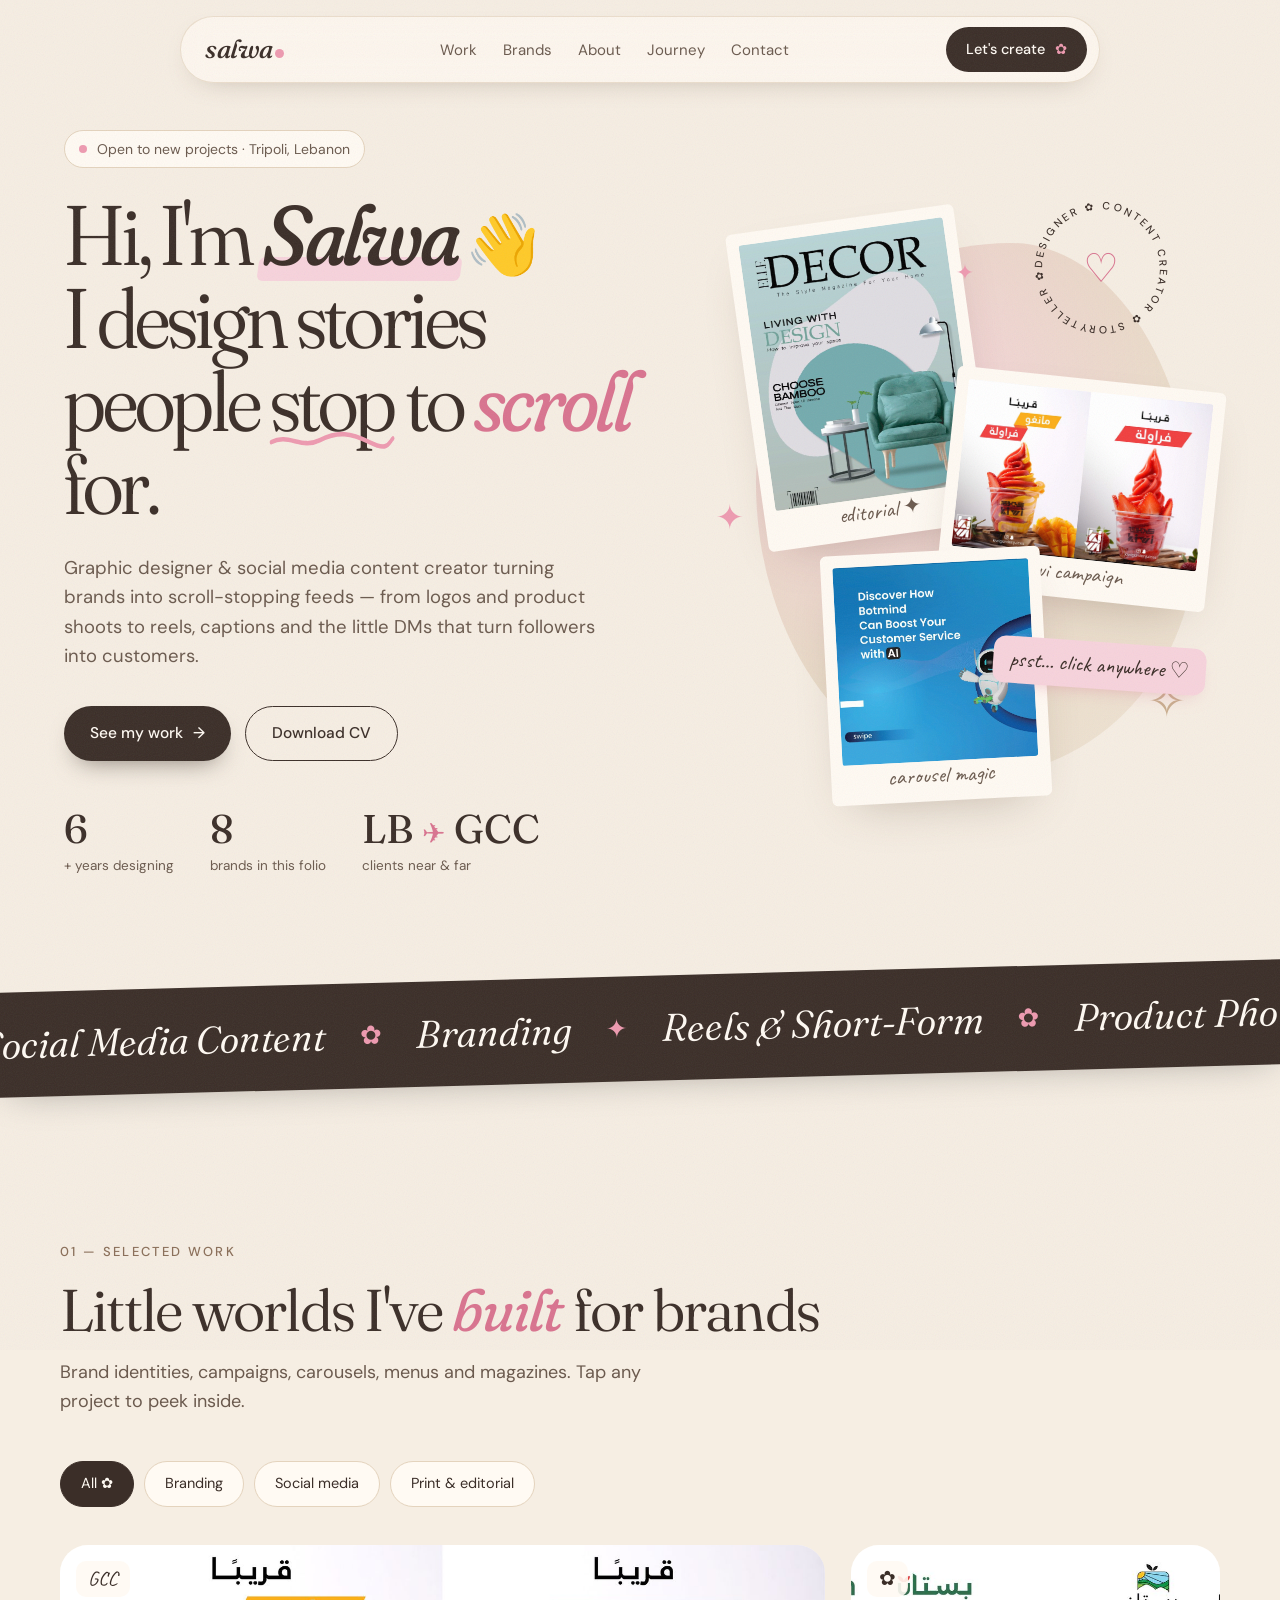
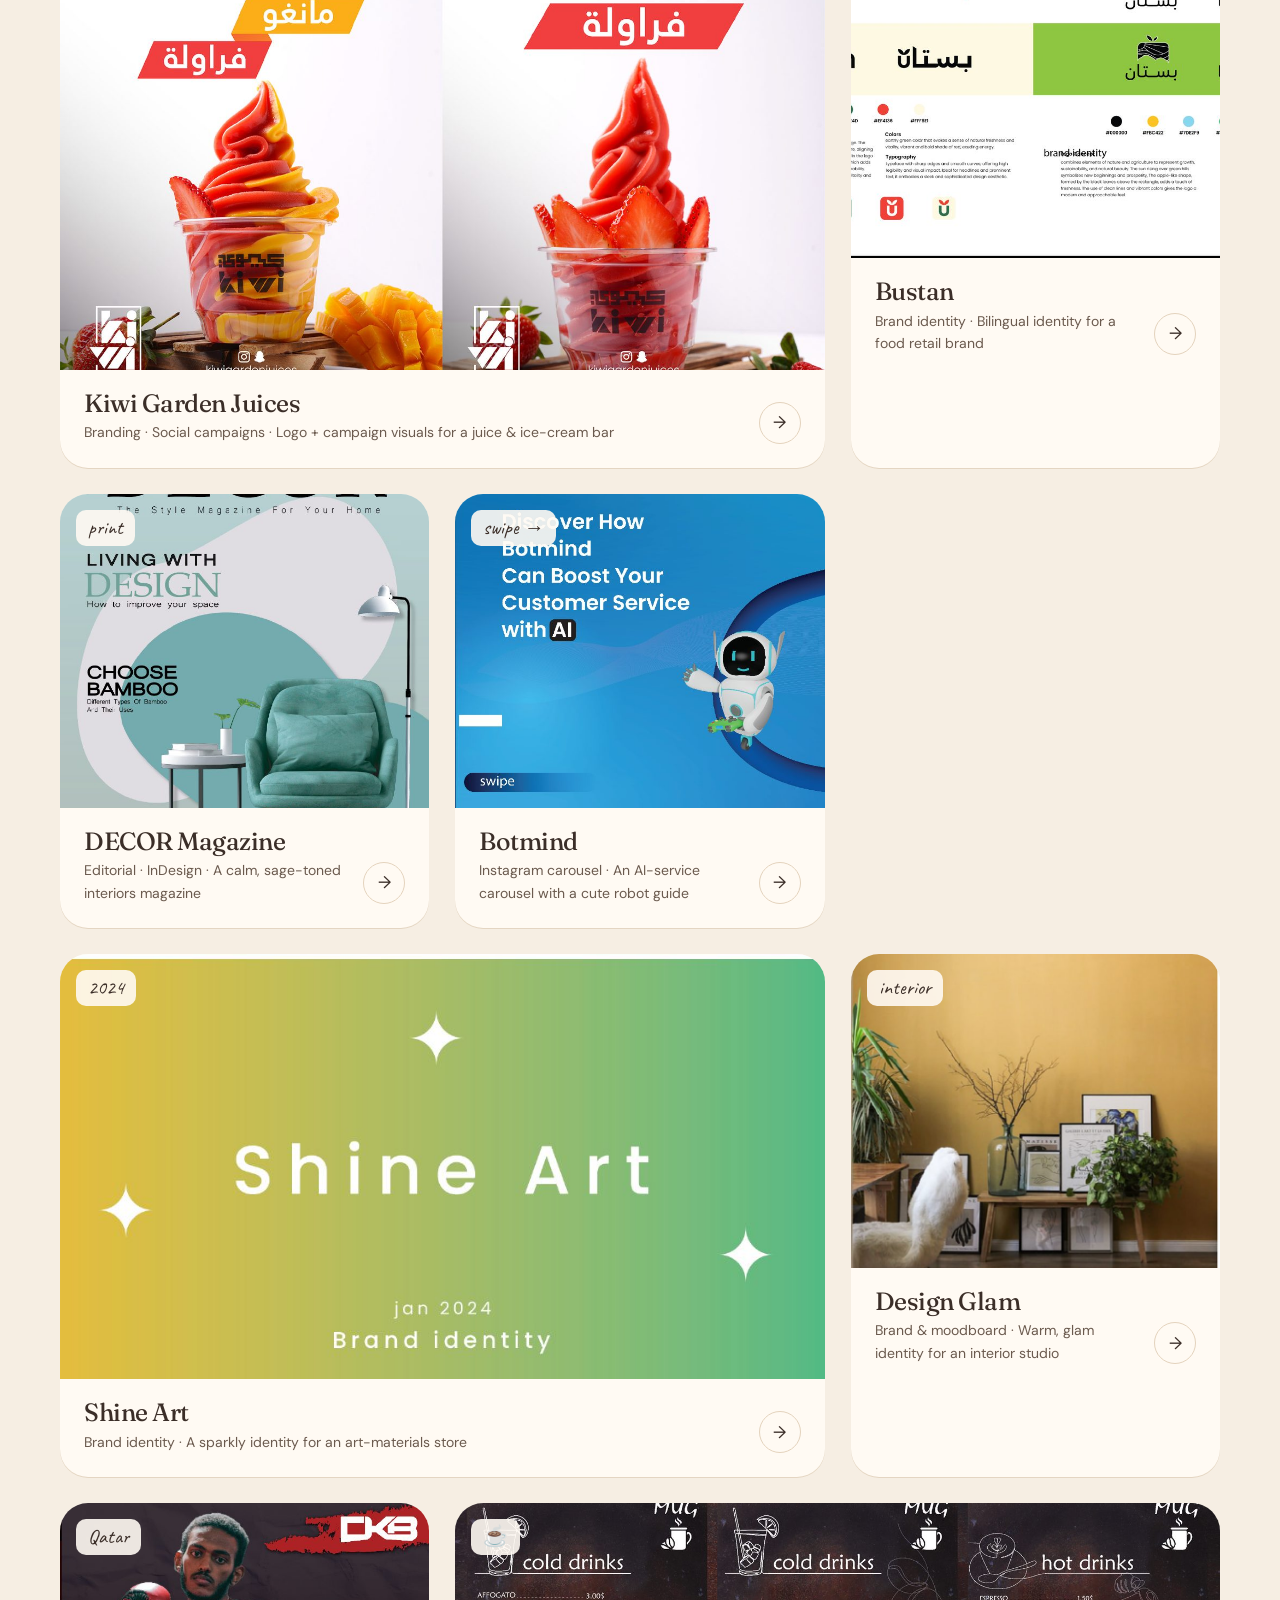
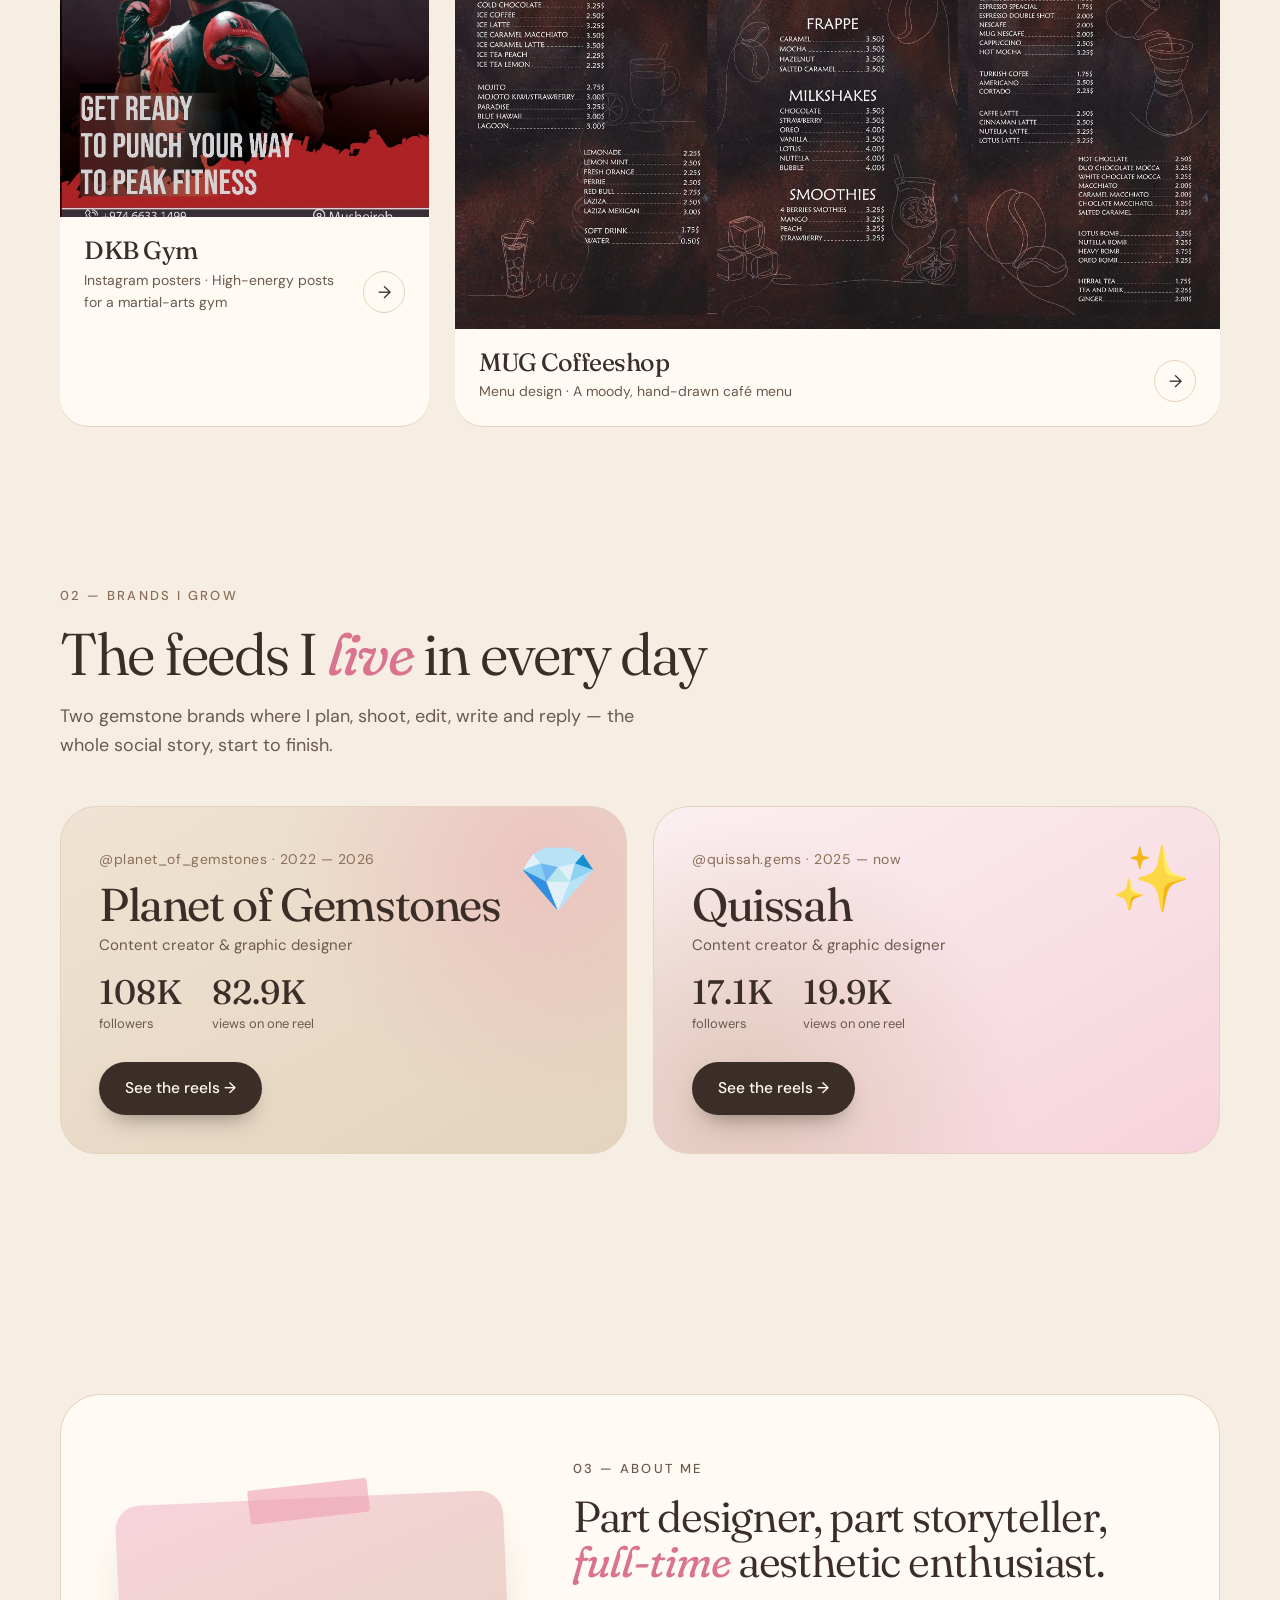
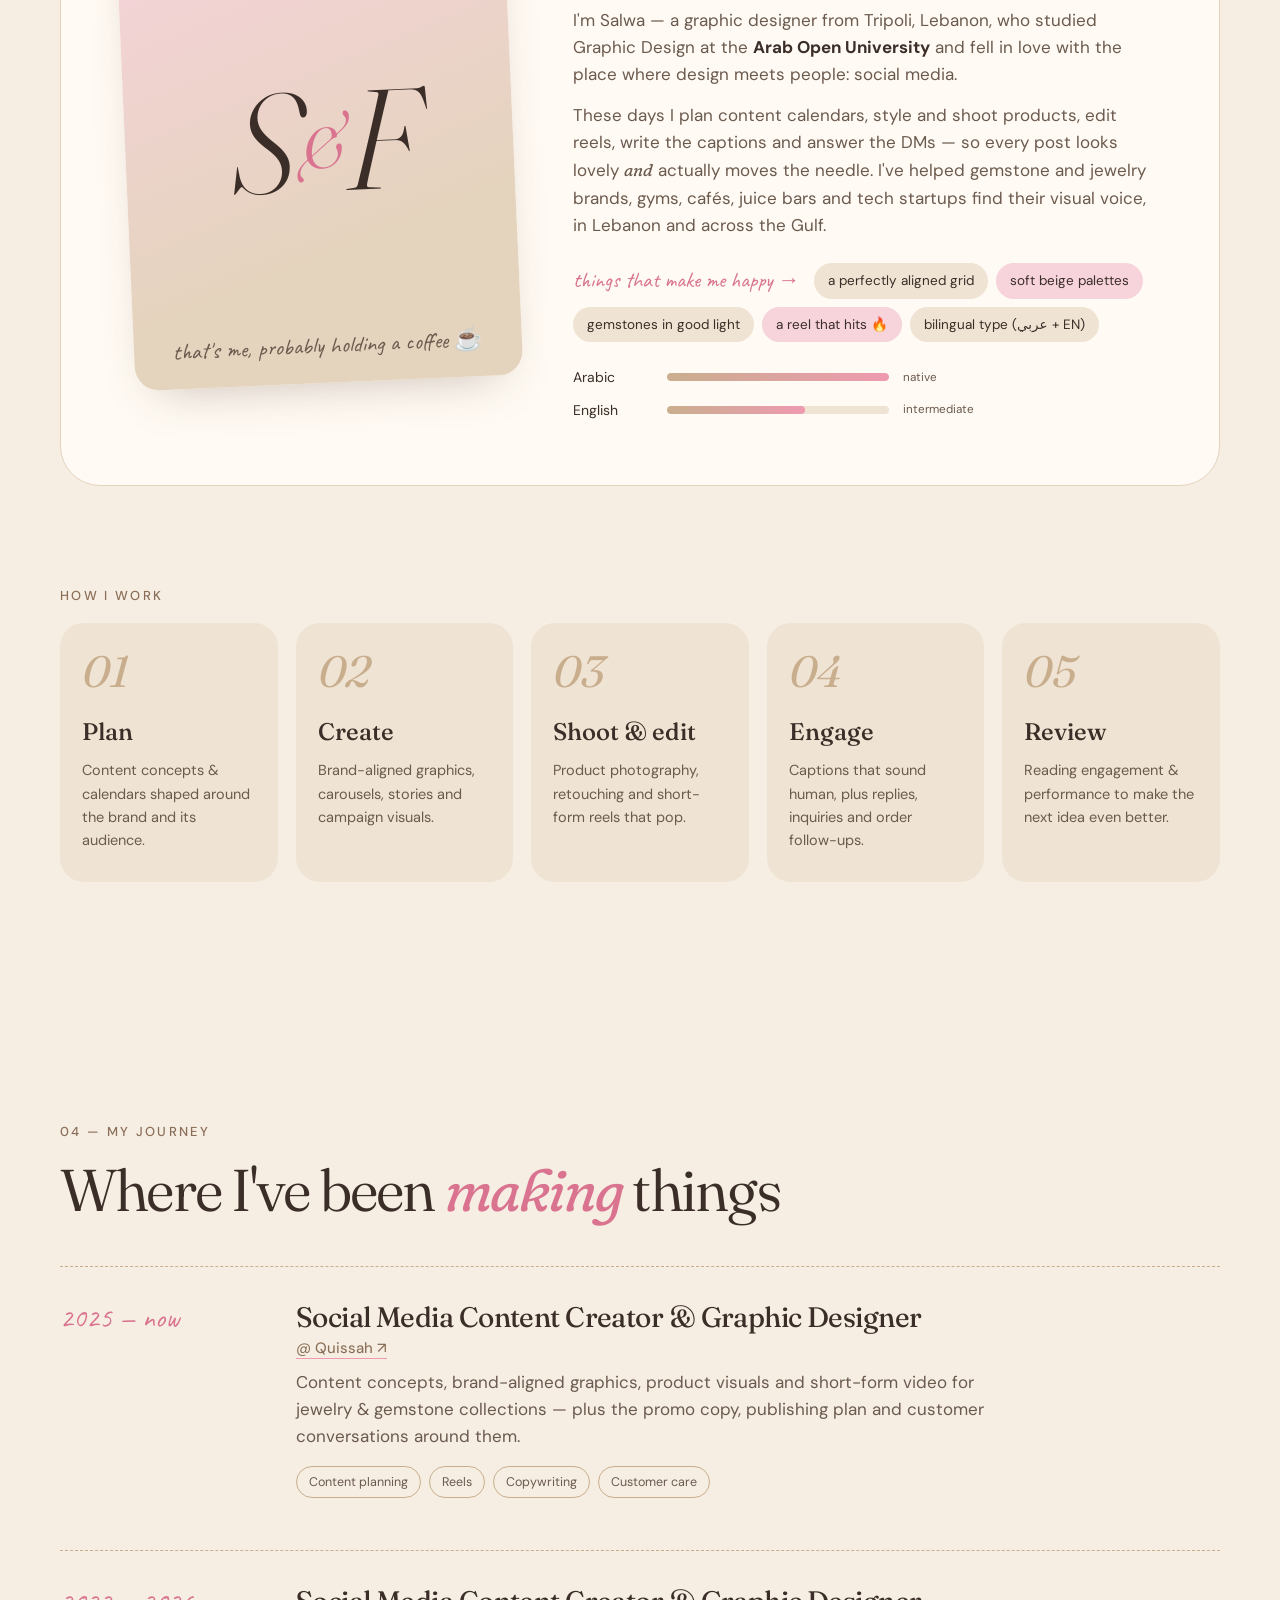
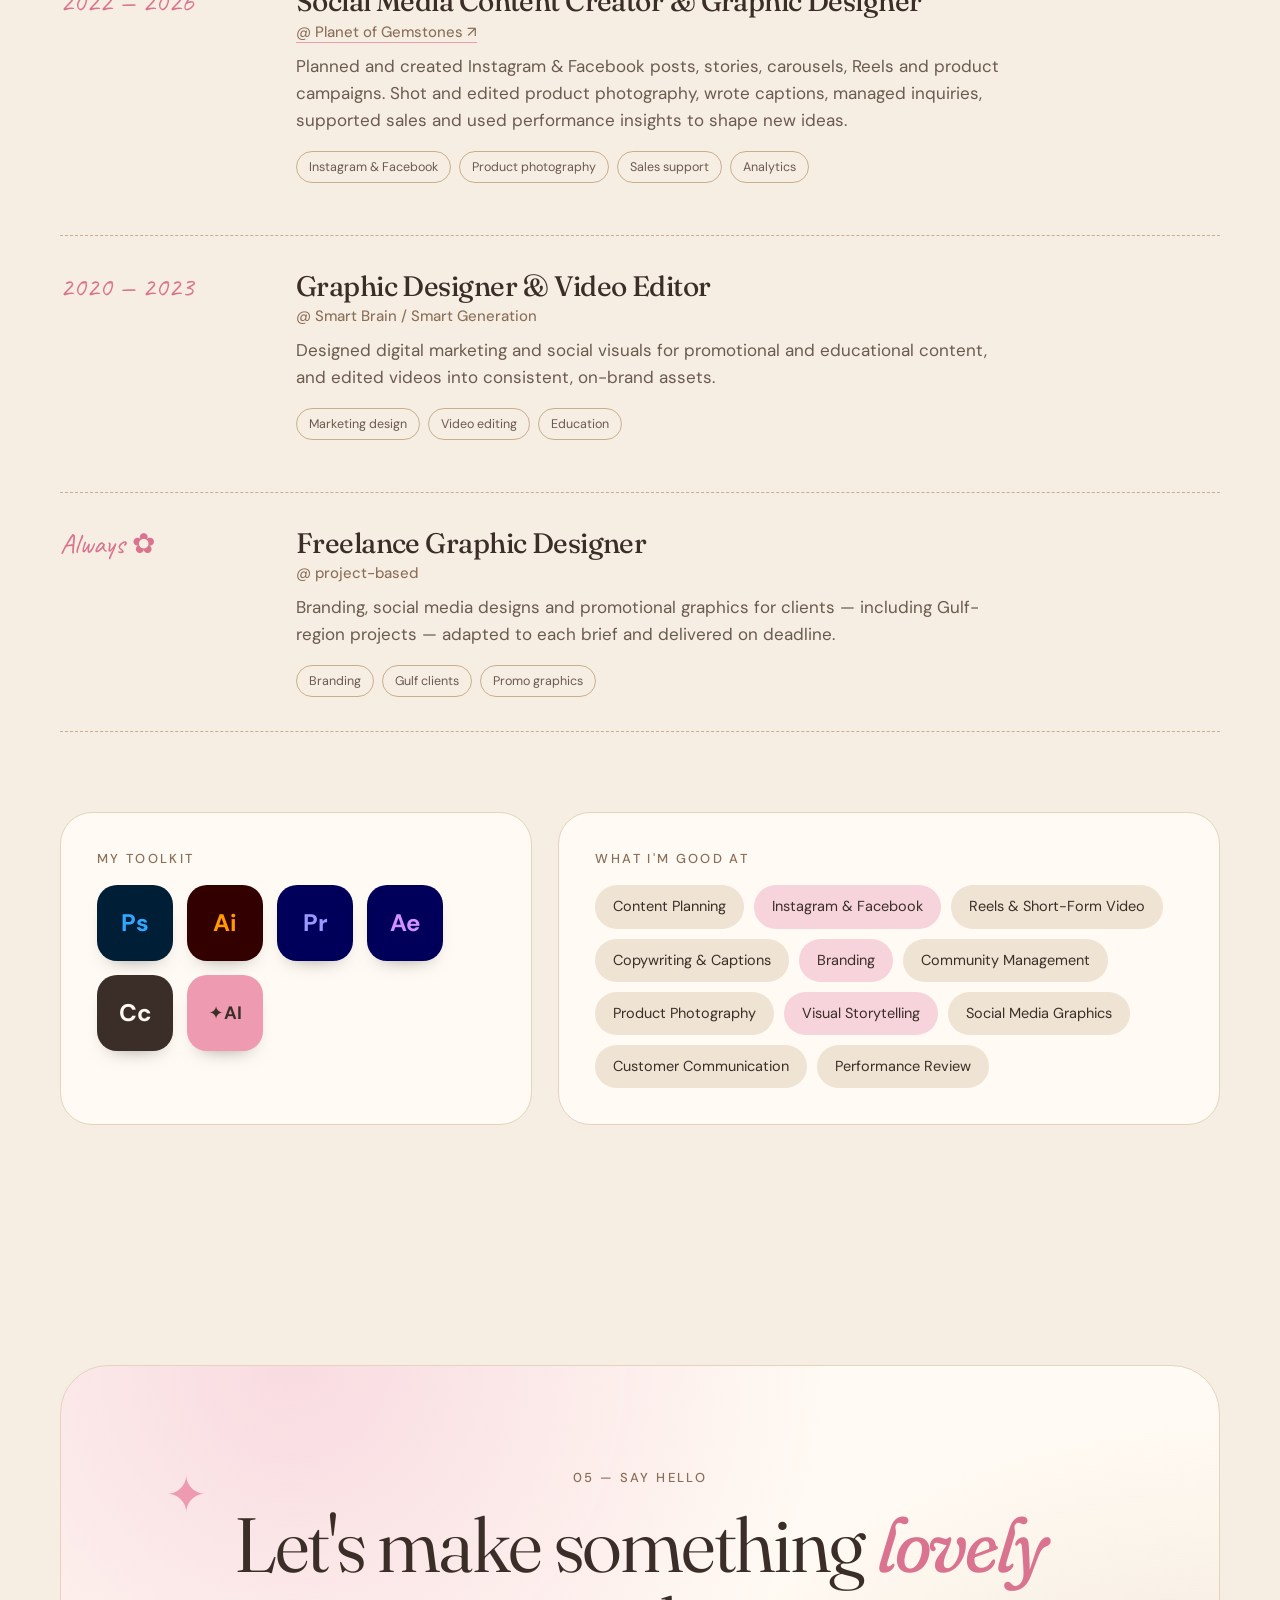
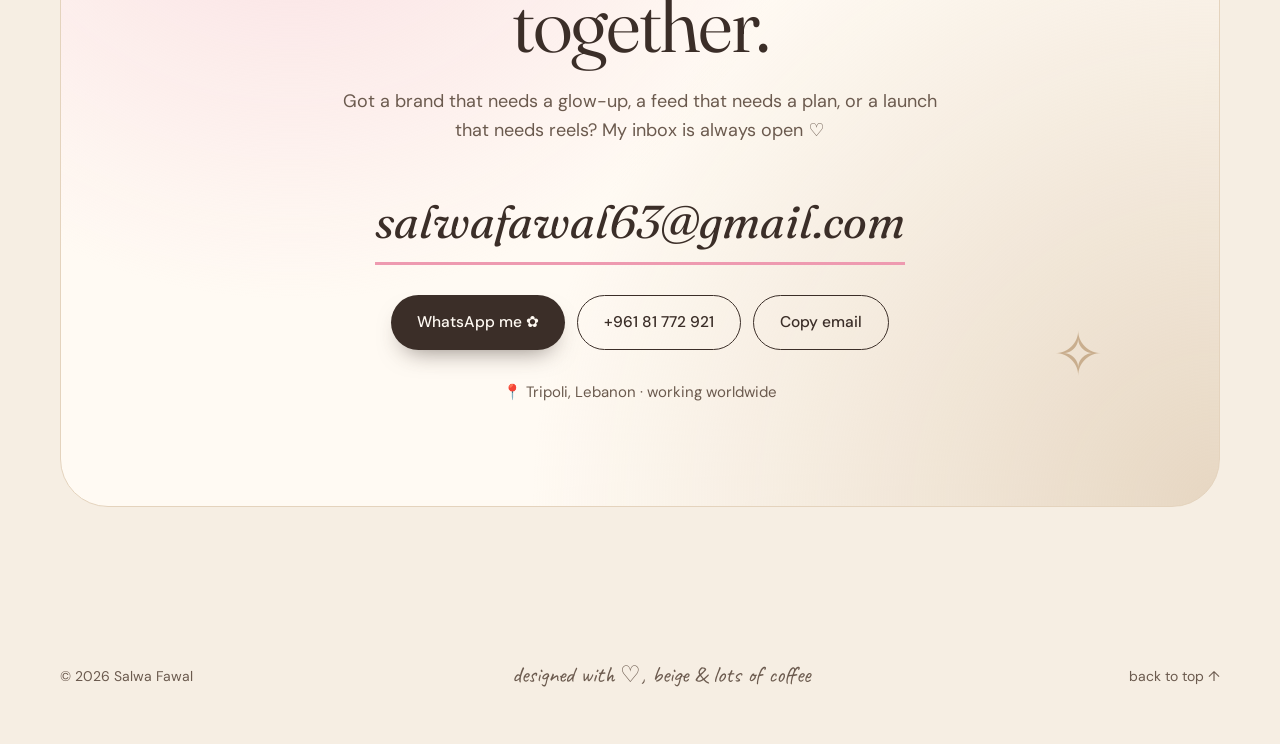
==== commit 86e808de: "Add Planet of Gemstones & Quissah brand pages with favourite reels ✿ Co-Authored-By: Claude Opus 5.5" ====
--- a/index.html
+++ b/index.html
@@ -24,6 +24,7 @@
     <a href="#top" class="logo">salwa<span class="dot"></span></a>
     <nav class="nav-links">
       <a href="#work">Work</a>
+      <a href="#brands">Brands</a>
       <a href="#about">About</a>
       <a href="#journey">Journey</a>
       <a href="#contact">Contact</a>
@@ -96,6 +97,35 @@
       <div class="grid" id="grid"><!-- filled by script.js --></div>
     </section>
 
+    <!-- BRANDS -->
+    <section id="brands" class="section brands">
+      <div class="section-head">
+        <p class="kicker reveal">02 — Brands I grow</p>
+        <h2 class="reveal">The feeds I <em>live</em> in every day</h2>
+        <p class="lede reveal">Two gemstone brands where I plan, shoot, edit, write and reply — the whole social story, start to finish.</p>
+      </div>
+      <div class="brand-grid">
+        <a href="/planet" class="brand-card planet reveal">
+          <span class="gem" aria-hidden="true">💎</span>
+          <div>
+            <span class="handle">@planet_of_gemstones · 2022 — 2026</span>
+            <h3>Planet of Gemstones<small>Content creator &amp; graphic designer</small></h3>
+            <div class="brand-stats"><div><strong>108K</strong><span>followers</span></div><div><strong>82.9K</strong><span>views on one reel</span></div></div>
+          </div>
+          <span class="btn btn-dark go">See the reels →</span>
+        </a>
+        <a href="/quissah" class="brand-card quissah reveal">
+          <span class="gem" aria-hidden="true">✨</span>
+          <div>
+            <span class="handle">@quissah.gems · 2025 — now</span>
+            <h3>Quissah<small>Content creator &amp; graphic designer</small></h3>
+            <div class="brand-stats"><div><strong>17.1K</strong><span>followers</span></div><div><strong>19.9K</strong><span>views on one reel</span></div></div>
+          </div>
+          <span class="btn btn-dark go">See the reels →</span>
+        </a>
+      </div>
+    </section>
+
     <!-- ABOUT -->
     <section id="about" class="section about">
       <div class="about-card reveal">
@@ -105,7 +135,7 @@
           <p class="handwrite">that's me, probably holding a coffee ☕</p>
         </div>
         <div class="about-text">
-          <p class="kicker">02 — About me</p>
+          <p class="kicker">03 — About me</p>
           <h2>Part designer, part storyteller, <em>full-time</em> aesthetic enthusiast.</h2>
           <p>I'm Salwa — a graphic designer from Tripoli, Lebanon, who studied Graphic Design at the <strong>Arab Open University</strong> and fell in love with the place where design meets people: social media.</p>
           <p>These days I plan content calendars, style and shoot products, edit reels, write the captions and answer the DMs — so every post looks lovely <em>and</em> actually moves the needle. I've helped gemstone and jewelry brands, gyms, cafés, juice bars and tech startups find their visual voice, in Lebanon and across the Gulf.</p>
@@ -140,14 +170,14 @@
     <!-- JOURNEY -->
     <section id="journey" class="section journey">
       <div class="section-head">
-        <p class="kicker reveal">03 — My journey</p>
+        <p class="kicker reveal">04 — My journey</p>
         <h2 class="reveal">Where I've been <em>making</em> things</h2>
       </div>
       <div class="timeline">
         <article class="role reveal">
           <div class="when">2025 — now</div>
           <div class="what">
-            <h3>Social Media Content Creator &amp; Graphic Designer <span class="at">@ Quissah</span></h3>
+            <h3>Social Media Content Creator &amp; Graphic Designer <span class="at"><a href="/quissah">@ Quissah ↗</a></span></h3>
             <p>Content concepts, brand-aligned graphics, product visuals and short-form video for jewelry &amp; gemstone collections — plus the promo copy, publishing plan and customer conversations around them.</p>
             <div class="mini"><span>Content planning</span><span>Reels</span><span>Copywriting</span><span>Customer care</span></div>
           </div>
@@ -155,7 +185,7 @@
         <article class="role reveal">
           <div class="when">2022 — 2026</div>
           <div class="what">
-            <h3>Social Media Content Creator &amp; Graphic Designer <span class="at">@ Planet of Gemstones</span></h3>
+            <h3>Social Media Content Creator &amp; Graphic Designer <span class="at"><a href="/planet">@ Planet of Gemstones ↗</a></span></h3>
             <p>Planned and created Instagram &amp; Facebook posts, stories, carousels, Reels and product campaigns. Shot and edited product photography, wrote captions, managed inquiries, supported sales and used performance insights to shape new ideas.</p>
             <div class="mini"><span>Instagram &amp; Facebook</span><span>Product photography</span><span>Sales support</span><span>Analytics</span></div>
           </div>
@@ -204,7 +234,7 @@
     <section id="contact" class="section contact">
       <div class="contact-card reveal">
         <span class="sparkle c1">✦</span><span class="sparkle c2">✧</span>
-        <p class="kicker">04 — Say hello</p>
+        <p class="kicker">05 — Say hello</p>
         <h2>Let's make something <em>lovely</em> together.</h2>
         <p class="lede">Got a brand that needs a glow-up, a feed that needs a plan, or a launch that needs reels? My inbox is always open ♡</p>
         <a class="mail magnetic" href="mailto:salwafawal63@gmail.com">salwafawal63@gmail.com</a>
--- a/style.css
+++ b/style.css
@@ -271,3 +271,77 @@
   *,*::before,*::after{animation-duration:.01ms!important;animation-iteration-count:1!important;transition-duration:.01ms!important}
   .reveal{opacity:1;transform:none}
 }
+
+/* ============ BRAND CASE PAGES ============ */
+.brands{padding-top:40px}
+.brand-grid{display:grid;grid-template-columns:1fr 1fr;gap:26px}
+.brand-card{position:relative;border-radius:36px;padding:38px;min-height:340px;display:flex;flex-direction:column;justify-content:space-between;overflow:hidden;transition:transform .5s cubic-bezier(.3,1.3,.5,1),box-shadow .4s;border:1px solid var(--sand)}
+.brand-card:hover{transform:translateY(-8px) rotate(-.6deg);box-shadow:var(--shadow)}
+.brand-card.planet{background:radial-gradient(circle at 85% 15%,rgba(238,154,176,.35),transparent 45%),linear-gradient(150deg,#EFE3D3,#E4D3BD)}
+.brand-card.quissah{background:radial-gradient(circle at 15% 85%,rgba(201,174,142,.5),transparent 50%),linear-gradient(150deg,#FBEFF1,#F7D3DC)}
+.brand-card .gem{position:absolute;right:28px;top:22px;font-size:64px;opacity:.9;animation:bob 4s ease-in-out infinite}
+@keyframes bob{50%{transform:translateY(-10px) rotate(8deg)}}
+.brand-card .handle{font-size:14px;color:var(--mocha);letter-spacing:.04em}
+.brand-card h3{font-family:var(--serif);font-weight:400;font-size:clamp(34px,3.6vw,52px);letter-spacing:-.03em;line-height:1;margin:10px 0 8px}
+.brand-card h3 small{display:block;font-family:var(--sans);font-size:15px;letter-spacing:0;color:var(--ink-soft);margin-top:10px;font-weight:400}
+.brand-stats{display:flex;gap:30px;margin-top:22px;flex-wrap:wrap}
+.brand-stats strong{display:block;font-family:var(--serif);font-size:34px;font-weight:450;line-height:1}
+.brand-stats span{font-size:13px;color:var(--ink-soft)}
+.brand-card .go{align-self:flex-start;margin-top:26px}
+
+.case-hero{max-width:1280px;margin:0 auto;padding:150px clamp(20px,5vw,60px) 40px;display:grid;grid-template-columns:1.2fr .8fr;gap:50px;align-items:end}
+.back{display:inline-flex;gap:8px;font-size:14px;color:var(--ink-soft);margin-bottom:28px;transition:gap .3s,color .3s}
+.back:hover{gap:14px;color:var(--pink-deep)}
+.case-hero h1{font-family:var(--serif);font-weight:350;font-size:clamp(52px,8vw,120px);line-height:.92;letter-spacing:-.04em}
+.case-hero h1 .ar{display:block;font-family:var(--sans);font-size:.28em;letter-spacing:0;color:var(--mocha);margin-top:16px;font-weight:500}
+.case-hero .role{display:inline-block;margin-top:24px;font-family:var(--hand);font-size:26px;color:var(--pink-deep)}
+.case-side{background:var(--cream);border:1px solid var(--sand);border-radius:30px;padding:30px}
+.case-side p{color:var(--ink-soft);margin-bottom:18px}
+.case-side .brand-stats{margin-top:0}
+.ig-link{display:inline-flex;align-items:center;gap:10px;margin-top:22px}
+.ig-ico{width:20px;height:20px}
+
+.did{max-width:1280px;margin:0 auto;padding:40px clamp(20px,5vw,60px)}
+.did ul{list-style:none;display:grid;grid-template-columns:repeat(4,1fr);gap:16px}
+.did li{background:var(--bg2);border-radius:22px;padding:22px;font-size:15px;color:var(--ink-soft);transition:transform .4s cubic-bezier(.3,1.5,.5,1),background .3s}
+.did li:hover{transform:translateY(-6px) rotate(-1deg);background:var(--pink-soft)}
+.did li b{display:block;font-family:var(--serif);font-weight:500;font-size:21px;color:var(--ink);margin-bottom:6px}
+.did li i{font-style:normal;font-size:26px;display:block;margin-bottom:10px}
+
+.reels{max-width:1280px;margin:0 auto;padding:80px clamp(20px,5vw,60px) 40px}
+.reel-grid{display:grid;grid-template-columns:repeat(3,1fr);gap:28px;align-items:start}
+.reel{position:relative;background:var(--cream);border:1px solid var(--sand);border-radius:32px;padding:14px 14px 18px;transition:transform .5s cubic-bezier(.3,1.3,.5,1),box-shadow .4s}
+.reel:nth-child(3n+2){margin-top:46px}
+.reel:hover{transform:translateY(-6px);box-shadow:var(--shadow)}
+.reel .frame{border-radius:22px;overflow:hidden;background:var(--bg2);min-height:420px;display:grid;place-items:center}
+.reel .frame .loading{font-family:var(--hand);font-size:22px;color:var(--mocha);animation:twinkle 2s infinite}
+.reel .instagram-media{margin:0!important;min-width:0!important;width:100%!important;max-width:100%!important;border:0!important;border-radius:22px!important;box-shadow:none!important}
+.reel iframe{border-radius:22px!important}
+.reel .cap{display:flex;justify-content:space-between;align-items:center;gap:10px;padding:14px 8px 0}
+.reel .cap h4{font-family:var(--serif);font-weight:450;font-size:19px;line-height:1.15}
+.reel .cap small{display:block;font-size:13px;color:var(--ink-soft);margin-top:3px}
+.views{flex:none;background:var(--pink-soft);border-radius:999px;padding:6px 12px;font-size:13px;font-weight:700;white-space:nowrap}
+.reel.star::before{content:"✦ most loved";position:absolute;top:-12px;left:22px;z-index:3;background:var(--ink);color:var(--cream);font-size:12.5px;padding:5px 12px;border-radius:999px;letter-spacing:.03em}
+
+.next-brand{max-width:1280px;margin:0 auto;padding:60px clamp(20px,5vw,60px) 100px}
+.next-brand a{display:flex;justify-content:space-between;align-items:center;gap:20px;border-top:1.5px dashed var(--latte);border-bottom:1.5px dashed var(--latte);padding:40px 0;transition:padding .4s}
+.next-brand a:hover{padding-left:20px;padding-right:20px}
+.next-brand span{font-size:14px;color:var(--mocha);letter-spacing:.14em;text-transform:uppercase}
+.next-brand strong{font-family:var(--serif);font-style:italic;font-weight:350;font-size:clamp(36px,5vw,72px);letter-spacing:-.03em}
+.next-brand a:hover strong{color:var(--pink-deep)}
+
+@media (max-width:1000px){
+  .brand-grid,.case-hero{grid-template-columns:1fr}
+  .did ul{grid-template-columns:repeat(2,1fr)}
+  .reel-grid{grid-template-columns:repeat(2,1fr)}
+  .reel:nth-child(3n+2){margin-top:0}
+  .reel:nth-child(2n){margin-top:46px}
+}
+@media (max-width:640px){
+  .did ul,.reel-grid{grid-template-columns:1fr}
+  .reel:nth-child(2n){margin-top:0}
+  .next-brand a{flex-direction:column;align-items:flex-start}
+}
+
+.what .at a{border-bottom:1.5px solid var(--pink)}
+.what .at a:hover{color:var(--pink-deep)}
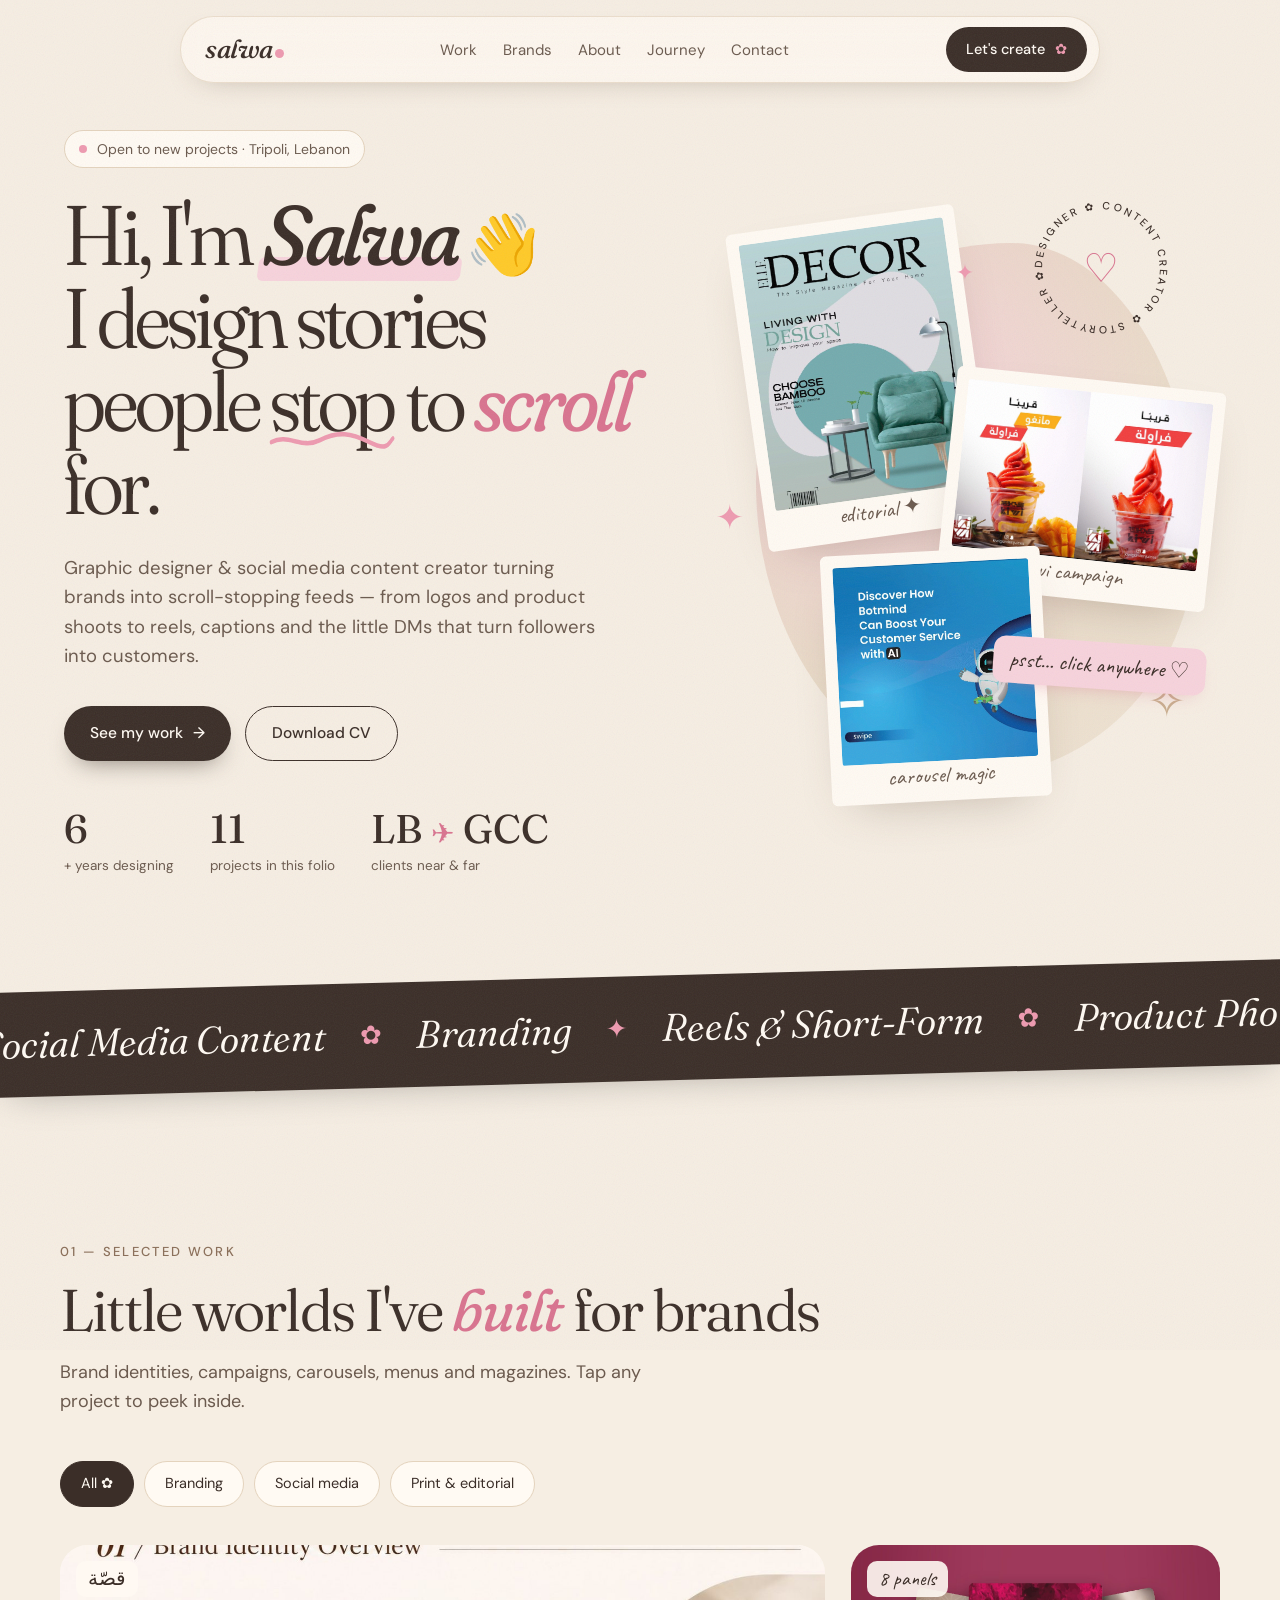
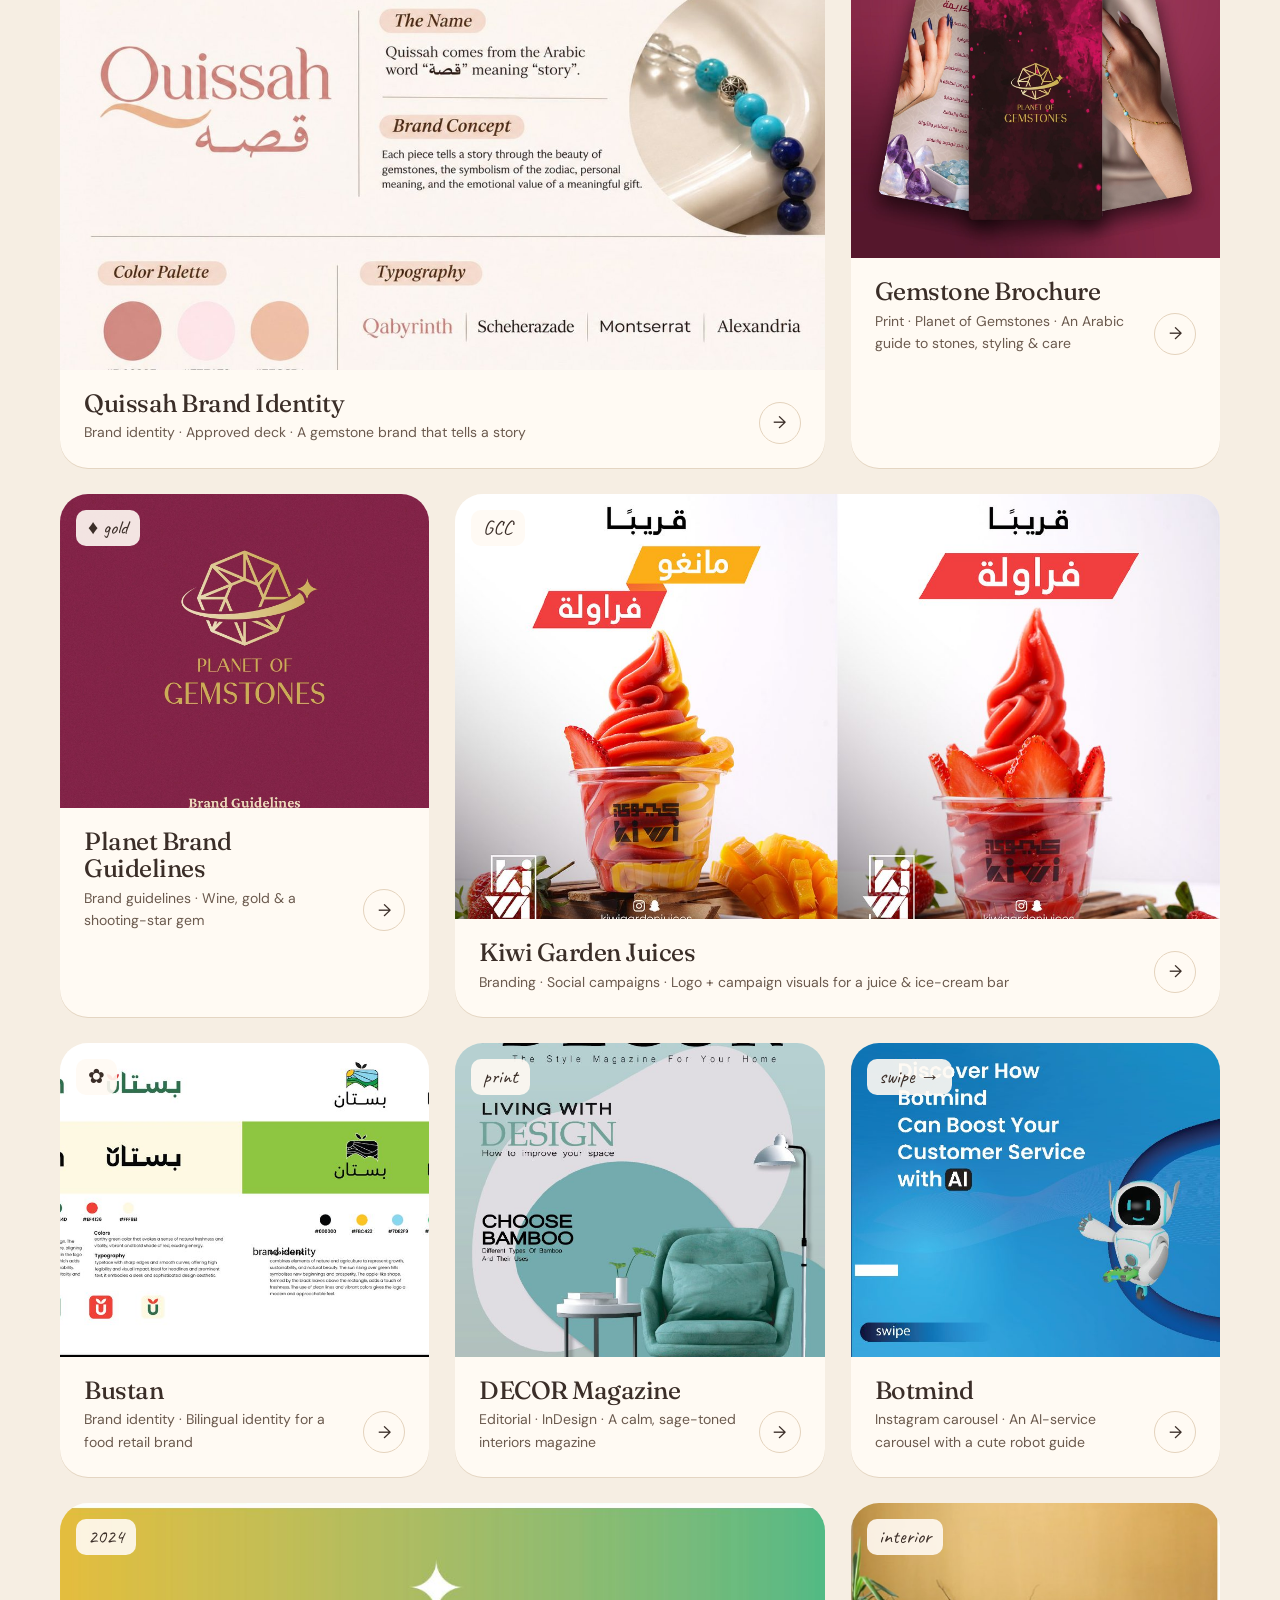
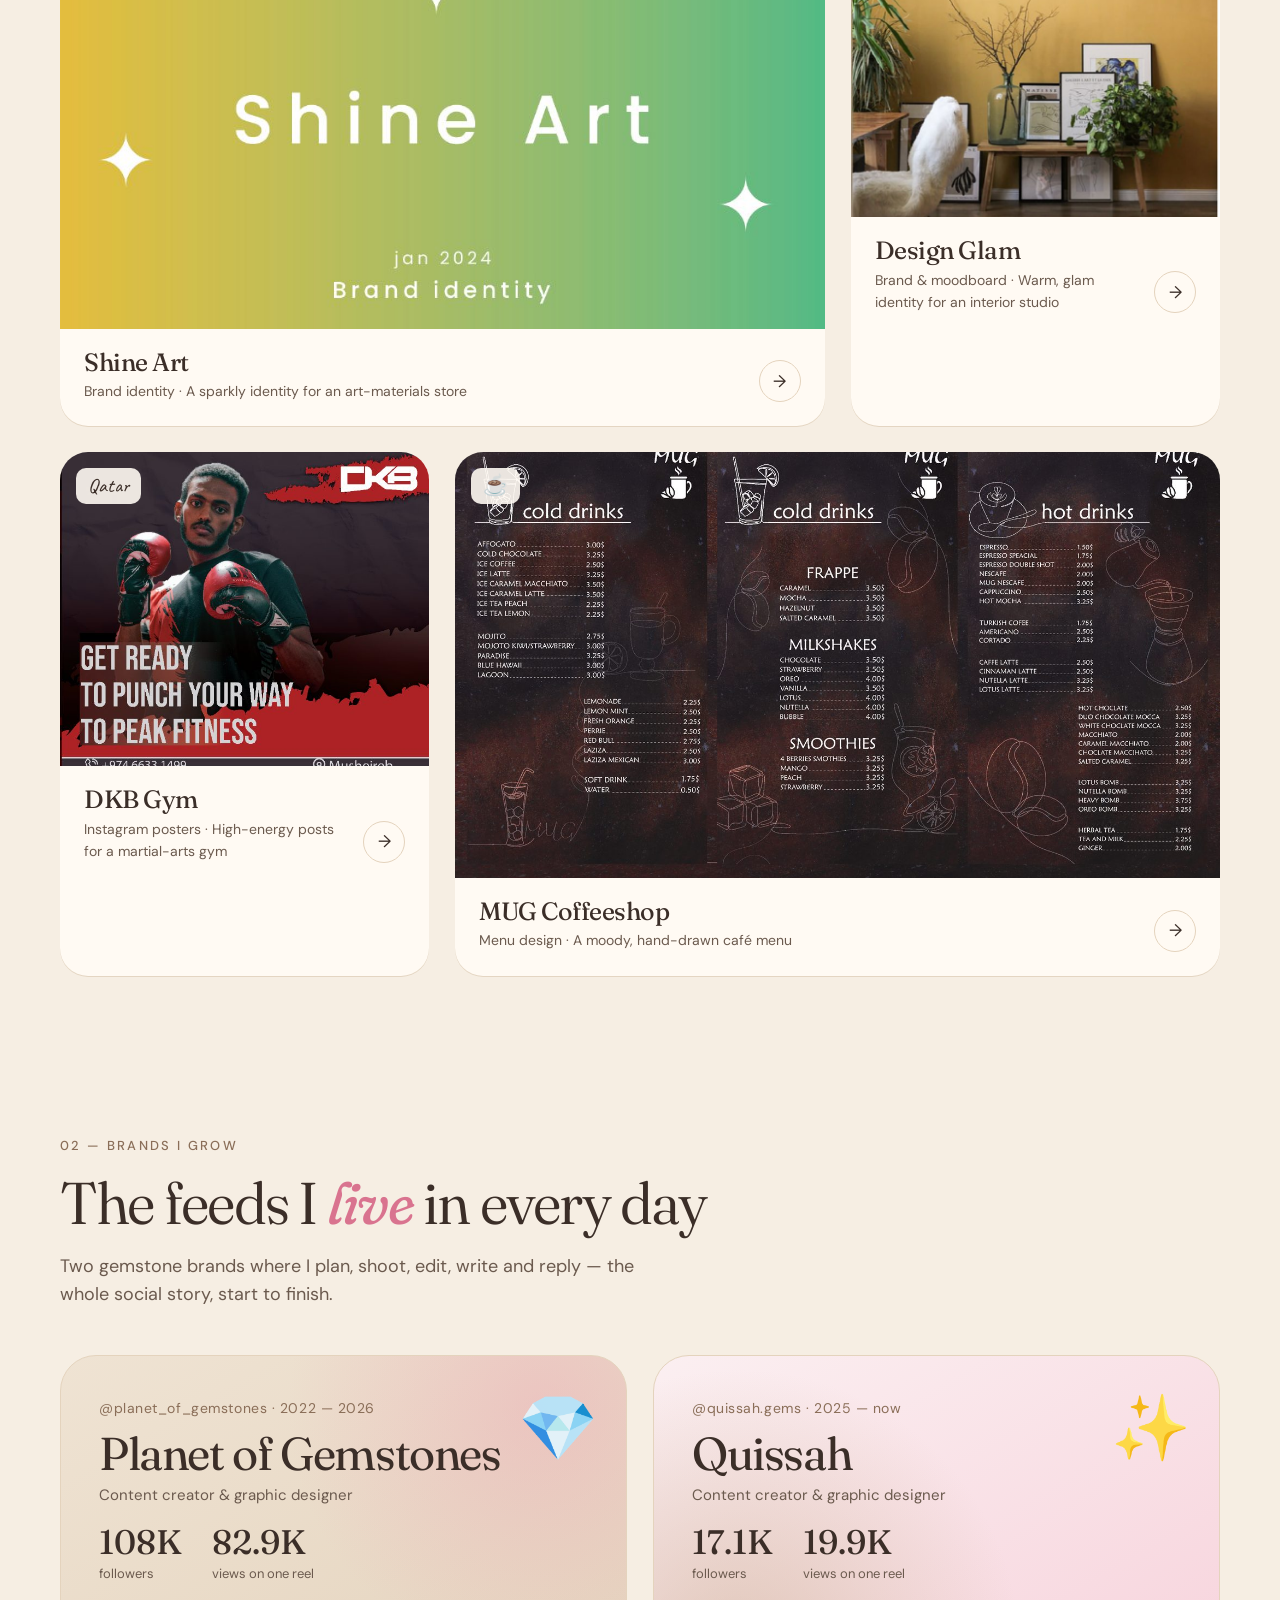
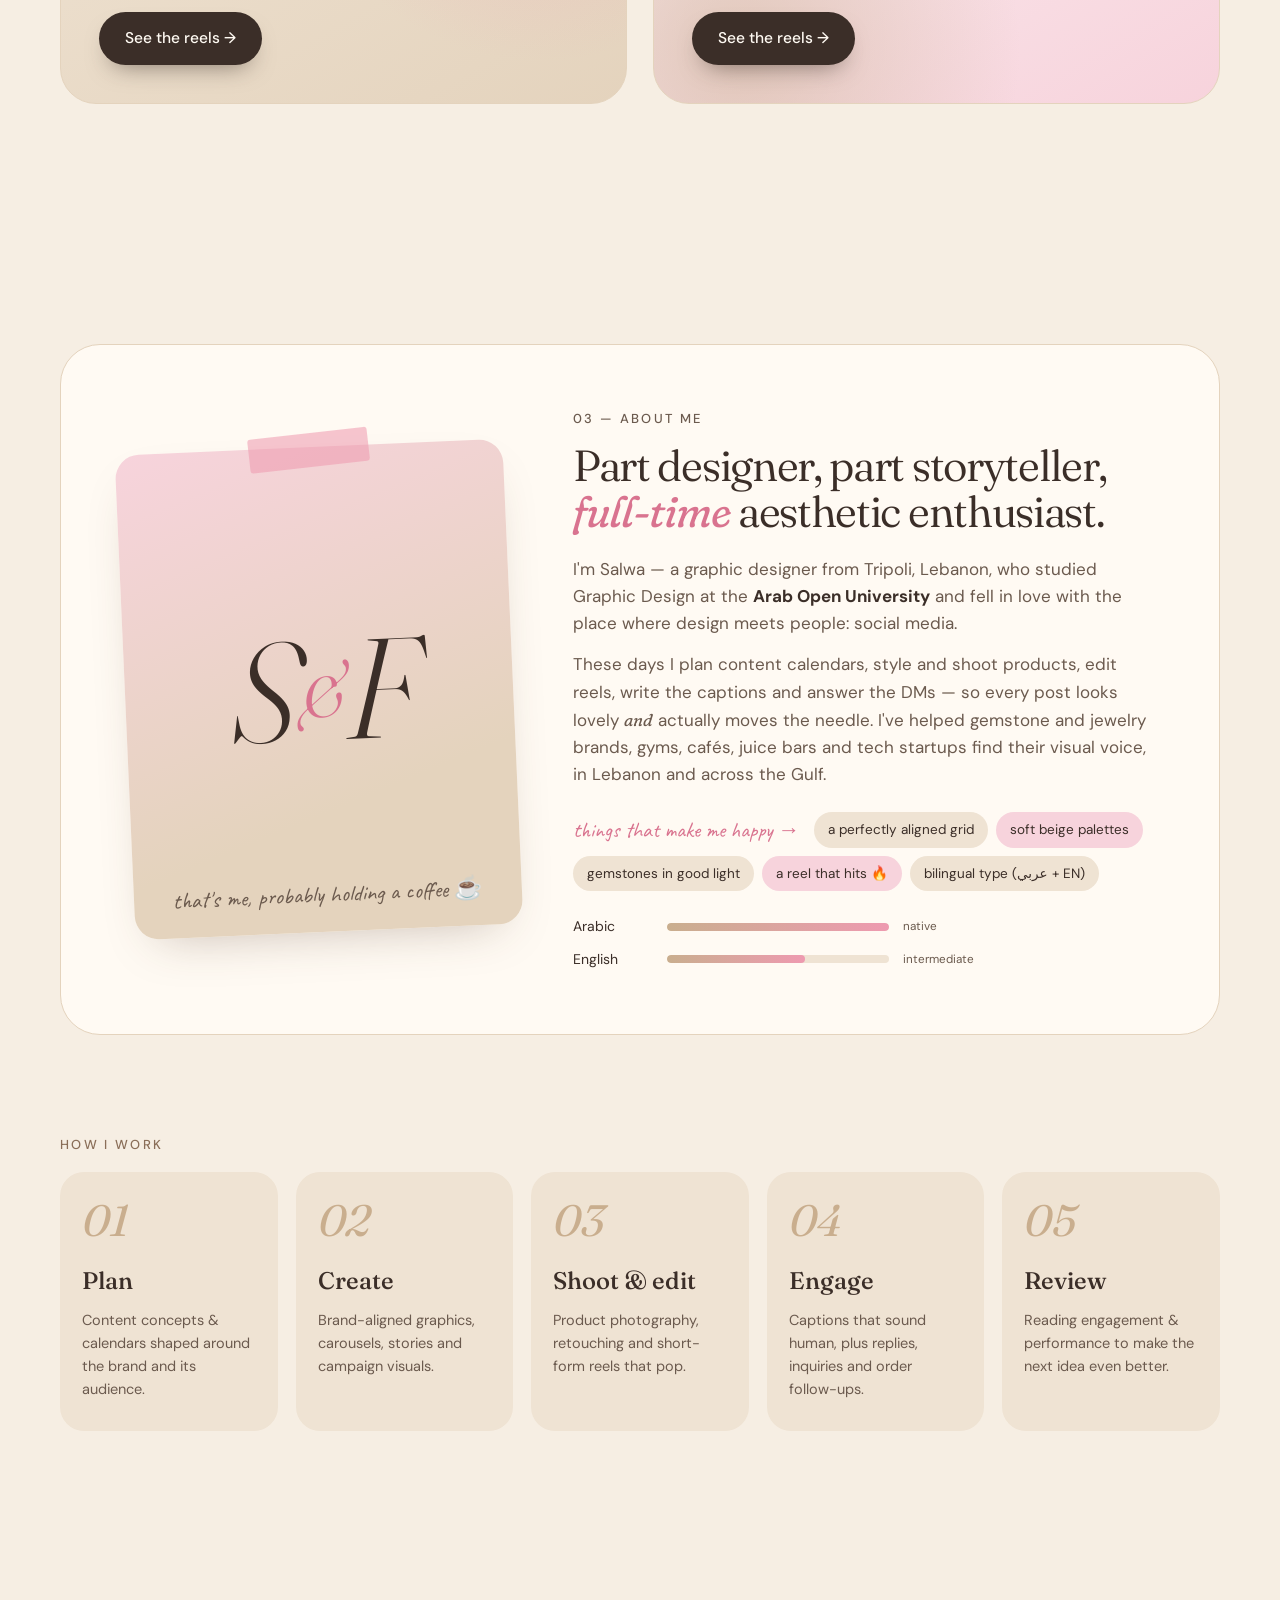
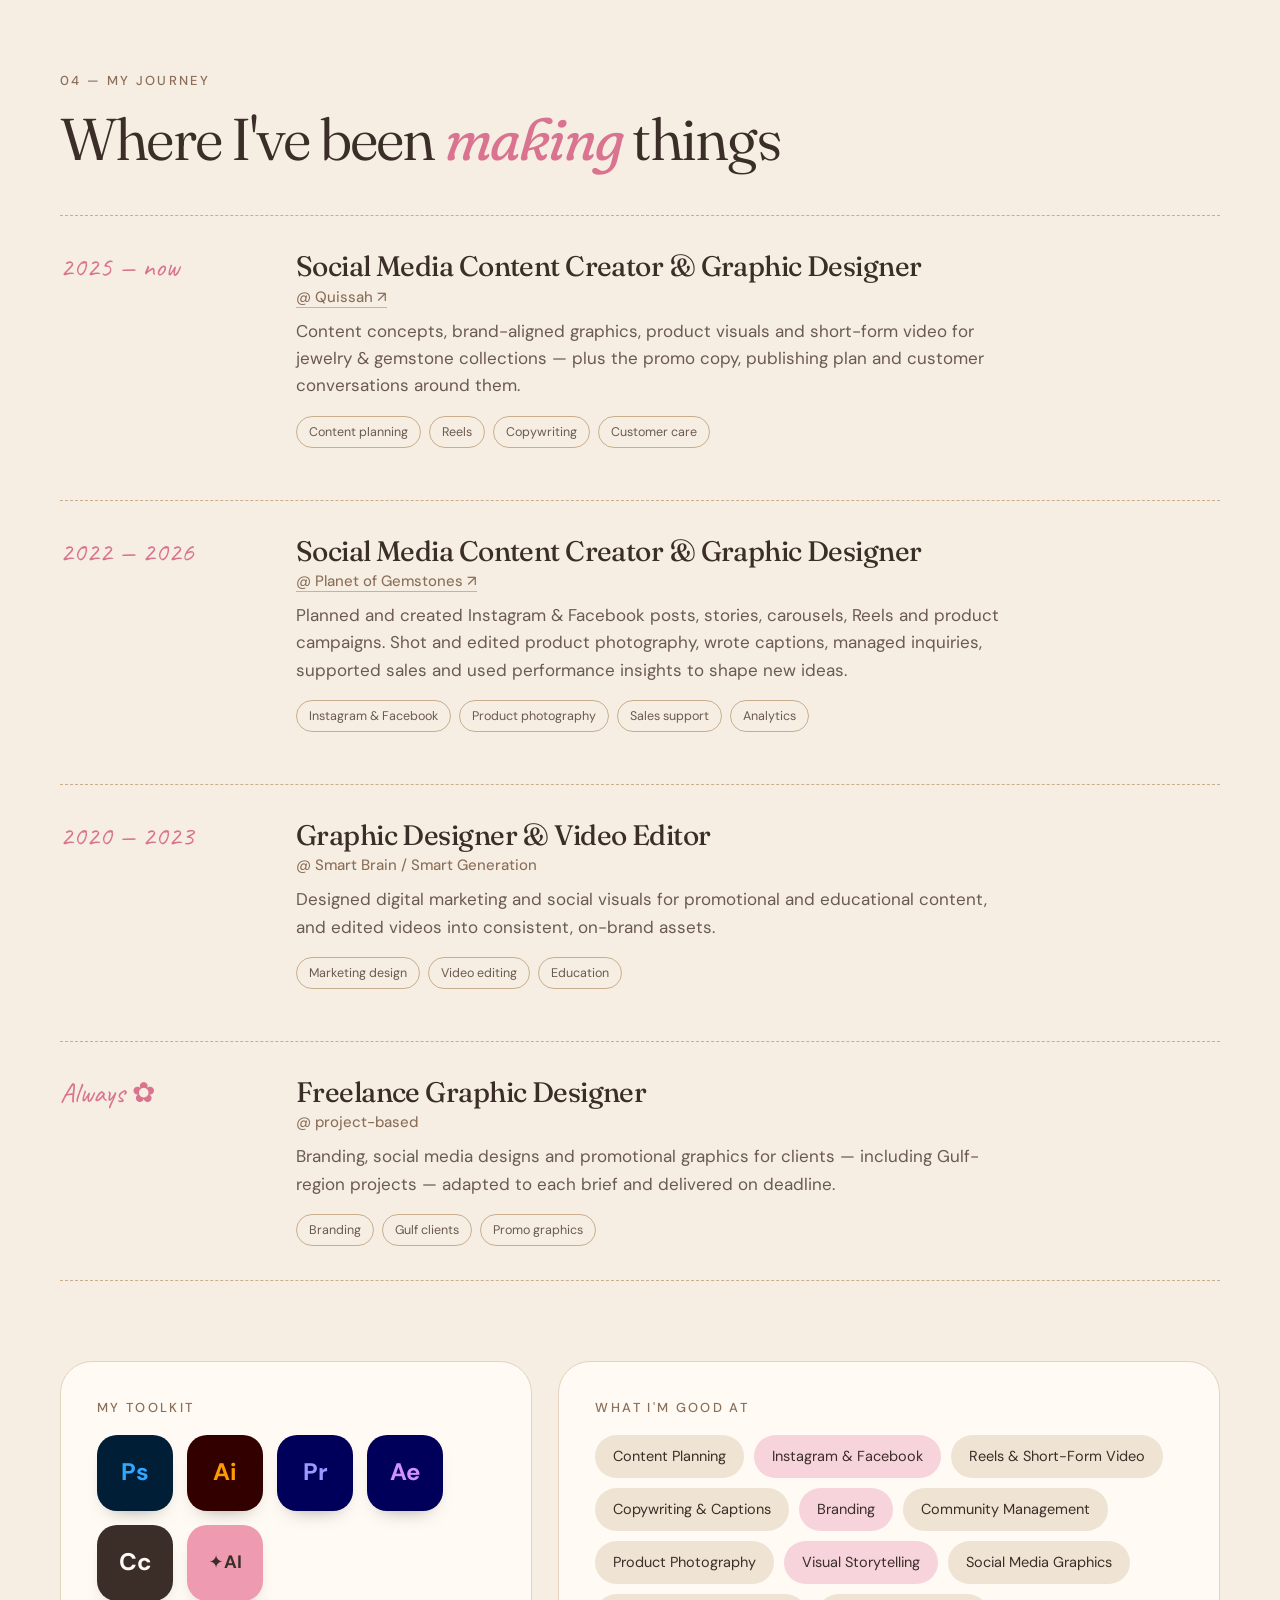
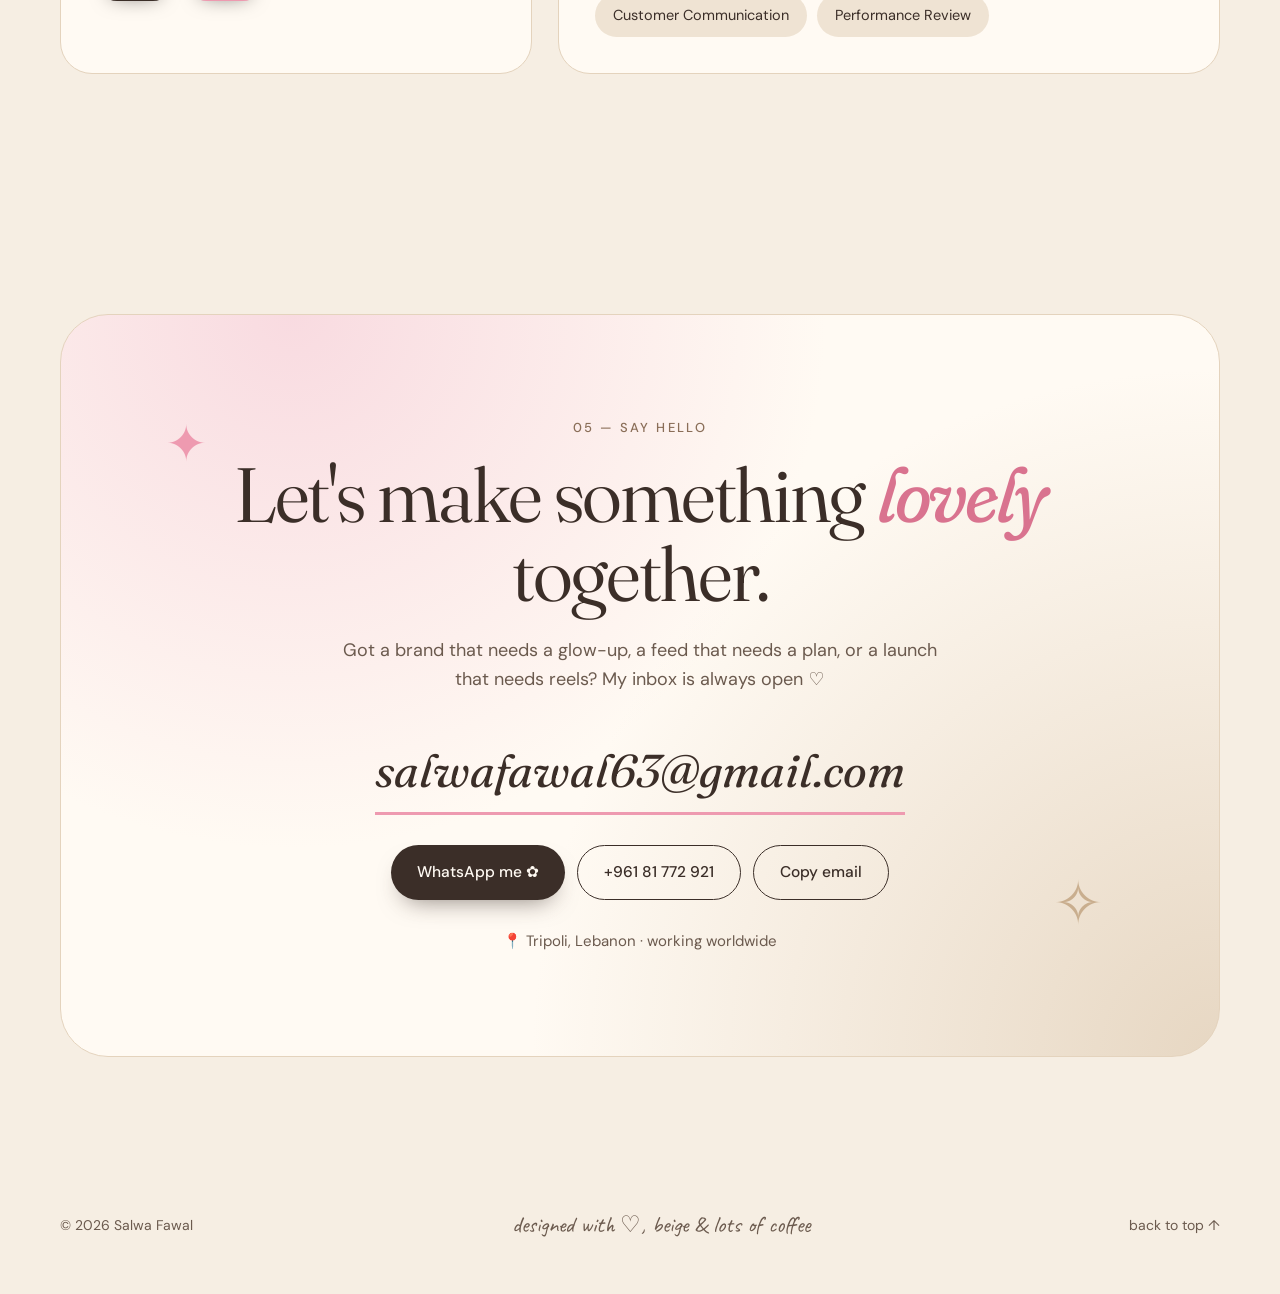
==== commit 5f1d75a2: "Add Quissah brand deck, Planet brand guidelines & gemstone brochure Co-Authored-By: Claude Opus 5.5 " ====
--- a/index.html
+++ b/index.html
@@ -49,7 +49,7 @@
         </div>
         <ul class="hero-stats reveal">
           <li><strong data-count="6">0</strong><span>+ years designing</span></li>
-          <li><strong data-count="8">0</strong><span>brands in this folio</span></li>
+          <li><strong data-count="11">0</strong><span>projects in this folio</span></li>
           <li><strong>LB <i>✈</i> GCC</strong><span>clients near &amp; far</span></li>
         </ul>
       </div>
--- a/style.css
+++ b/style.css
@@ -121,7 +121,7 @@
 .chip.active{background:var(--ink);color:var(--cream);border-color:var(--ink)}
 
 /* grid */
-.grid{display:grid;grid-template-columns:repeat(12,1fr);gap:26px}
+.grid{display:grid;grid-template-columns:repeat(12,1fr);gap:26px;grid-auto-flow:dense}
 .card{grid-column:span 4;background:var(--cream);border-radius:var(--r);overflow:hidden;cursor:pointer;position:relative;box-shadow:0 1px 0 rgba(201,174,142,.4);transition:transform .5s cubic-bezier(.3,1.3,.5,1),box-shadow .4s,opacity .4s;transform-style:preserve-3d}
 .card.wide{grid-column:span 8}
 .card.hidden{display:none}
@@ -294,7 +294,7 @@
 .back:hover{gap:14px;color:var(--pink-deep)}
 .case-hero h1{font-family:var(--serif);font-weight:350;font-size:clamp(52px,8vw,120px);line-height:.92;letter-spacing:-.04em}
 .case-hero h1 .ar{display:block;font-family:var(--sans);font-size:.28em;letter-spacing:0;color:var(--mocha);margin-top:16px;font-weight:500}
-.case-hero .role{display:inline-block;margin-top:24px;font-family:var(--hand);font-size:26px;color:var(--pink-deep)}
+.case-hero .case-role{display:inline-block;margin-top:24px;font-family:var(--hand);font-size:26px;color:var(--pink-deep)}
 .case-side{background:var(--cream);border:1px solid var(--sand);border-radius:30px;padding:30px}
 .case-side p{color:var(--ink-soft);margin-bottom:18px}
 .case-side .brand-stats{margin-top:0}
@@ -345,3 +345,113 @@
 
 .what .at a{border-bottom:1.5px solid var(--pink)}
 .what .at a:hover{color:var(--pink-deep)}
+
+/* ===== themed lightbox: each project melts into its own colours ===== */
+.lightbox{background:radial-gradient(circle at 50% 30%,var(--lb-glow,rgba(59,46,40,.4)),rgba(30,22,18,.72) 70%)}
+.lb-inner{--lb-bg:var(--bg);--lb-ink:var(--ink);--lb-soft:var(--ink-soft);--lb-accent:var(--pink-deep);--lb-glow:rgba(0,0,0,.2);
+  background:var(--lb-bg);color:var(--lb-ink);overflow:hidden;isolation:isolate;
+  box-shadow:0 40px 120px -30px var(--lb-glow),0 0 0 1px rgba(255,255,255,.08) inset;transition:transform .5s cubic-bezier(.3,1.3,.5,1),background .4s}
+.lb-inner::before{content:"";position:absolute;inset:-80px -80px auto;height:620px;z-index:-1;background:var(--lb-hero) center/cover;filter:blur(70px) saturate(1.5);opacity:var(--lb-hero-o,.55);
+  -webkit-mask-image:linear-gradient(to bottom,#000 10%,transparent 95%);mask-image:linear-gradient(to bottom,#000 10%,transparent 95%)}
+.lb-inner::after{content:"";position:absolute;inset:0;z-index:-1;pointer-events:none;opacity:.12;mix-blend-mode:overlay;
+  background-image:url("data:image/svg+xml,%3Csvg xmlns='http://www.w3.org/2000/svg' width='160' height='160'%3E%3Cfilter id='n'%3E%3CfeTurbulence type='fractalNoise' baseFrequency='.9' numOctaves='3' stitchTiles='stitch'/%3E%3C/filter%3E%3Crect width='100%25' height='100%25' filter='url(%23n)'/%3E%3C/svg%3E")}
+.lb-head h3{color:var(--lb-ink)}
+.lb-head .kicker{color:var(--lb-accent)}
+.lb-head p:not(.kicker){color:var(--lb-soft)}
+.lb-head .mini span{border-color:color-mix(in srgb,var(--lb-ink) 35%,transparent);color:var(--lb-ink);background:color-mix(in srgb,var(--lb-ink) 8%,transparent);backdrop-filter:blur(6px)}
+.lb-close{background:var(--lb-ink);color:color-mix(in srgb,var(--lb-ink) 10%,#000)}
+.lb-inner.dark .lb-close{color:#1a1214}
+.lb-close:hover{background:var(--lb-accent)}
+.lb-gallery img{background:transparent;border-radius:20px;box-shadow:0 30px 60px -28px var(--lb-glow),0 10px 24px -16px rgba(0,0,0,.45);transition:transform .5s cubic-bezier(.3,1.3,.5,1)}
+.lb-gallery img:hover{transform:translateY(-6px) scale(1.015)}
+.lb-inner.dark .lb-gallery img{box-shadow:0 30px 70px -24px var(--lb-glow),0 0 0 1px rgba(255,255,255,.07)}
+.lb-gallery.four{grid-template-columns:repeat(4,1fr)}
+@media (max-width:720px){.lb-gallery.four{grid-template-columns:repeat(2,1fr)}}
+
+/* ============ BRAND WORLD (guidelines, brochure, deck) ============ */
+.world{margin:40px clamp(10px,2vw,24px);border-radius:48px;position:relative;overflow:hidden;isolation:isolate}
+.world-inner{max-width:1280px;margin:0 auto;padding:clamp(60px,8vw,110px) clamp(22px,5vw,60px)}
+.world-planet{background:radial-gradient(90% 60% at 90% 0%,rgba(203,173,85,.35),transparent 60%),radial-gradient(70% 50% at 0% 100%,rgba(10,15,13,.75),transparent 70%),linear-gradient(170deg,#842645 0%,#5e1a32 55%,#2a0b16 100%);color:#FBEFD9}
+.world-planet .kicker,.world-planet h2 em{color:#CBAD55}
+.world-planet .lede,.world-planet .world-note{color:rgba(251,239,217,.78)}
+.world-planet::before{content:"✦";position:absolute;right:6%;top:60px;font-size:90px;color:#CBAD55;opacity:.5;animation:twinkle 4s ease-in-out infinite}
+.world-quissah{background:radial-gradient(80% 60% at 100% 0%,#EFCCBA 0%,transparent 60%),radial-gradient(70% 60% at 0% 100%,rgba(208,146,142,.45),transparent 70%),linear-gradient(170deg,#FEF1F3 0%,#F8E4E0 100%);color:#4A2A26}
+.world-quissah .kicker,.world-quissah h2 em{color:#B9706B}
+.world-quissah .lede{color:rgba(74,42,38,.78)}
+.world-quissah::before{content:"✧";position:absolute;right:6%;top:60px;font-size:90px;color:#D0928E;opacity:.55;animation:twinkle 4s ease-in-out infinite}
+
+.world-cols{display:grid;grid-template-columns:1.25fr 1fr;gap:22px;margin:10px 0 70px}
+.spec{border-radius:30px;padding:30px;background:rgba(255,255,255,.07);border:1px solid rgba(255,255,255,.14);backdrop-filter:blur(10px)}
+.world-quissah .spec{background:rgba(255,255,255,.55);border-color:rgba(208,146,142,.3)}
+.spec-label{font-size:13px;letter-spacing:.16em;text-transform:uppercase;margin-bottom:22px;opacity:.85;display:flex;justify-content:space-between;align-items:baseline}
+.spec-label small{font-family:var(--hand);font-size:19px;letter-spacing:0;text-transform:none;opacity:.8}
+.swatches{display:grid;grid-template-columns:repeat(5,1fr);gap:12px}
+.swatches.three{grid-template-columns:repeat(3,1fr)}
+.sw{display:flex;flex-direction:column;align-items:flex-start;text-align:left;color:inherit;gap:2px}
+.sw i{display:block;width:100%;aspect-ratio:3/4;border-radius:18px;background:var(--c);margin-bottom:10px;box-shadow:0 14px 30px -16px rgba(0,0,0,.55),0 0 0 1px rgba(255,255,255,.12) inset;transition:transform .45s cubic-bezier(.3,1.7,.5,1)}
+.swatches.three .sw i{aspect-ratio:1/1;border-radius:50%}
+.sw:hover i{transform:translateY(-8px) rotate(-3deg)}
+.sw b{font-family:var(--serif);font-weight:500;font-size:17px}
+.sw span{font-size:12.5px;opacity:.7;font-variant-numeric:tabular-nums;letter-spacing:.04em}
+.specimen{display:flex;gap:26px;align-items:baseline;line-height:1}
+.specimen .big{font-size:clamp(70px,8vw,112px)}
+.lateef{font-family:"Lateef",serif}
+.font-name{font-family:var(--serif);font-size:26px;margin-top:8px}
+.font-name small{display:block;font-family:var(--sans);font-size:13.5px;opacity:.7;margin-top:4px}
+.pangram{font-size:34px;white-space:nowrap;margin-top:14px;color:#CBAD55}
+.type-list{display:grid;gap:14px}
+.type-list div{display:flex;justify-content:space-between;align-items:baseline;gap:12px;border-bottom:1px dashed rgba(185,112,107,.35);padding-bottom:12px}
+.type-list div:last-child{border:0;padding:0}
+.type-list small{font-size:12.5px;opacity:.7;white-space:nowrap}
+.qa{font-family:"Cormorant Garamond",serif;font-style:italic;font-size:34px;color:#B9706B}
+.sch{font-family:"Scheherazade New",serif;font-size:30px}
+.mont{font-family:"Montserrat",sans-serif;font-size:22px;font-weight:600;letter-spacing:.06em}
+.alex{font-family:"Alexandria",sans-serif;font-size:24px}
+
+.world-sub{font-family:var(--serif);font-weight:400;font-size:clamp(26px,2.6vw,36px);letter-spacing:-.02em;margin:0 0 22px;display:flex;align-items:baseline;gap:14px;flex-wrap:wrap}
+.world-sub span{font-family:var(--hand);font-size:22px;opacity:.75}
+.world-note{margin:-10px 0 22px;max-width:640px}
+.guide-grid{display:grid;grid-template-columns:repeat(4,1fr);gap:18px;margin-bottom:70px}
+.guide-grid figure,.slide{margin:0}
+.guide-grid img{width:100%;border-radius:20px;cursor:zoom-in;box-shadow:0 26px 50px -24px rgba(0,0,0,.7);transition:transform .5s cubic-bezier(.3,1.3,.5,1)}
+.guide-grid figure:nth-child(even){margin-top:34px}
+.guide-grid img:hover{transform:translateY(-8px) rotate(-1deg) scale(1.02)}
+.guide-grid figcaption{font-family:var(--hand);font-size:21px;margin-top:10px;opacity:.85}
+
+.strip{display:flex;gap:16px;overflow-x:auto;scroll-snap-type:x mandatory;padding:6px 4px 26px;margin:0 -4px;scrollbar-width:thin;scrollbar-color:#CBAD55 transparent;cursor:grab}
+.strip img{flex:0 0 auto;height:min(560px,70vh);width:auto;border-radius:16px;scroll-snap-align:start;cursor:zoom-in;box-shadow:0 26px 50px -24px rgba(0,0,0,.75);transition:transform .45s cubic-bezier(.3,1.3,.5,1)}
+.strip img:hover{transform:translateY(-8px)}
+.strip.dragging{cursor:grabbing;scroll-snap-type:none}
+
+.deck{display:grid;gap:clamp(30px,5vw,60px)}
+.slide{position:relative;display:grid;grid-template-columns:1fr;gap:16px}
+.slide img{width:100%;border-radius:26px;cursor:zoom-in;box-shadow:0 40px 80px -40px rgba(120,60,55,.55),0 0 0 1px rgba(208,146,142,.25);transition:transform .6s cubic-bezier(.3,1.2,.5,1)}
+.slide:nth-child(odd) img{transform:rotate(-.6deg)}
+.slide:nth-child(even) img{transform:rotate(.6deg)}
+.slide img:hover{transform:rotate(0) scale(1.01)}
+.slide-no{position:absolute;top:-22px;left:24px;z-index:2;font-family:var(--serif);font-style:italic;font-size:46px;color:#B9706B;background:#FEF1F3;border-radius:999px;padding:0 18px;line-height:1.3;box-shadow:0 10px 24px -14px rgba(185,112,107,.7)}
+.slide figcaption{display:flex;gap:12px;align-items:baseline;flex-wrap:wrap;font-size:15px;color:rgba(74,42,38,.72);padding-left:6px}
+.slide figcaption b{font-family:var(--serif);font-weight:500;font-size:22px;color:#4A2A26}
+
+/* zoom viewer */
+.zoom{position:fixed;inset:0;z-index:180;display:grid;place-items:center;background:rgba(24,14,14,.88);backdrop-filter:blur(12px);opacity:0;pointer-events:none;transition:opacity .3s;padding:4vh 70px}
+.zoom.open{opacity:1;pointer-events:auto}
+.zoom img{max-width:100%;max-height:88vh;border-radius:16px;box-shadow:0 40px 100px -30px rgba(0,0,0,.8);transform:scale(.96);transition:transform .45s cubic-bezier(.3,1.3,.5,1)}
+.zoom.open img{transform:none}
+.z-close,.z-nav{position:absolute;width:52px;height:52px;border-radius:50%;background:var(--cream);color:var(--ink);font-size:30px;line-height:1;display:grid;place-items:center;transition:transform .3s,background .3s}
+.z-close{top:20px;right:20px}
+.z-close:hover{transform:rotate(90deg);background:var(--pink)}
+.z-prev{left:14px}.z-next{right:14px}
+.z-nav:hover{background:var(--pink);transform:scale(1.08)}
+.z-count{position:absolute;bottom:18px;left:0;right:0;text-align:center;color:var(--cream);font-family:var(--hand);font-size:22px}
+
+@media (max-width:1000px){.world-cols{grid-template-columns:1fr}.guide-grid{grid-template-columns:repeat(2,1fr)}}
+@media (max-width:640px){
+  .world{border-radius:32px;margin:30px 8px}
+  .swatches{grid-template-columns:repeat(3,1fr)}
+  .guide-grid figure:nth-child(even){margin-top:0}
+  .strip img{height:440px}
+  .zoom{padding:60px 10px}
+  .z-nav{top:auto;bottom:16px;width:46px;height:46px}
+  .z-prev{left:18px}.z-next{right:18px}
+}
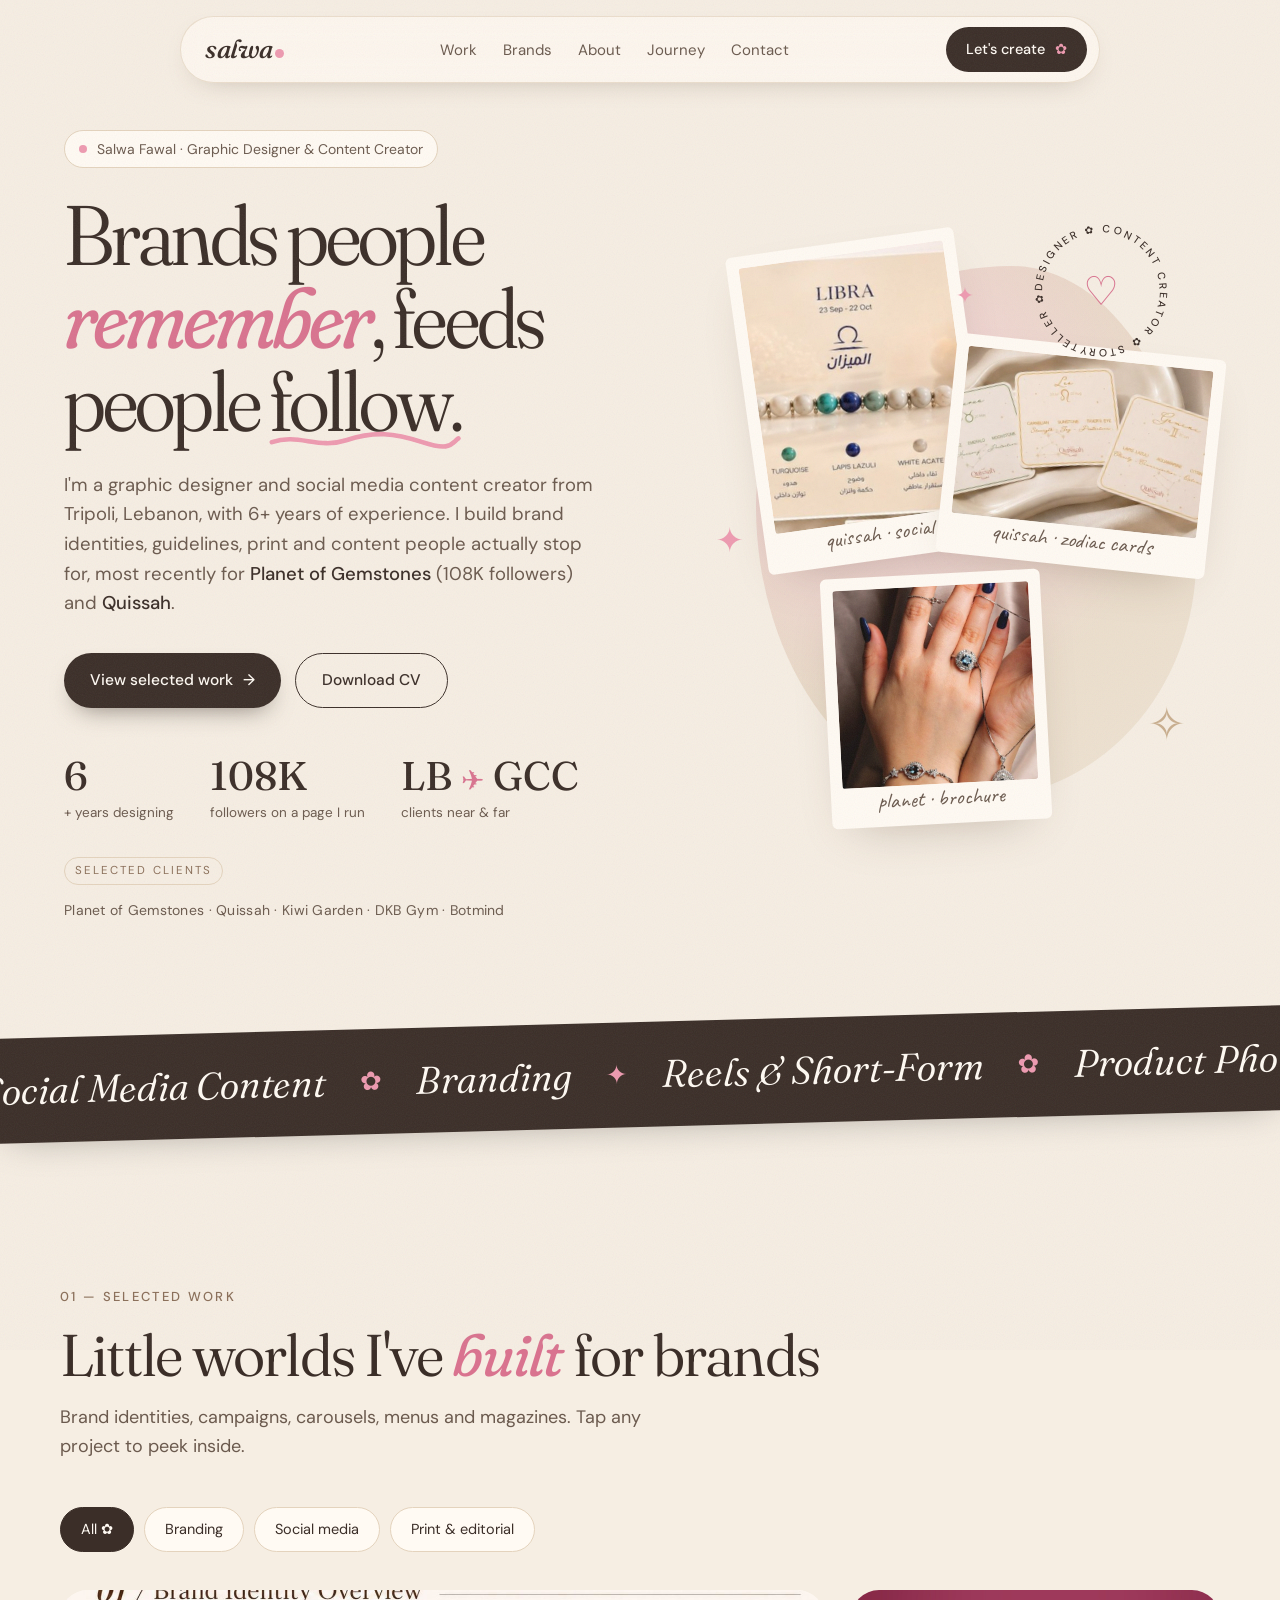
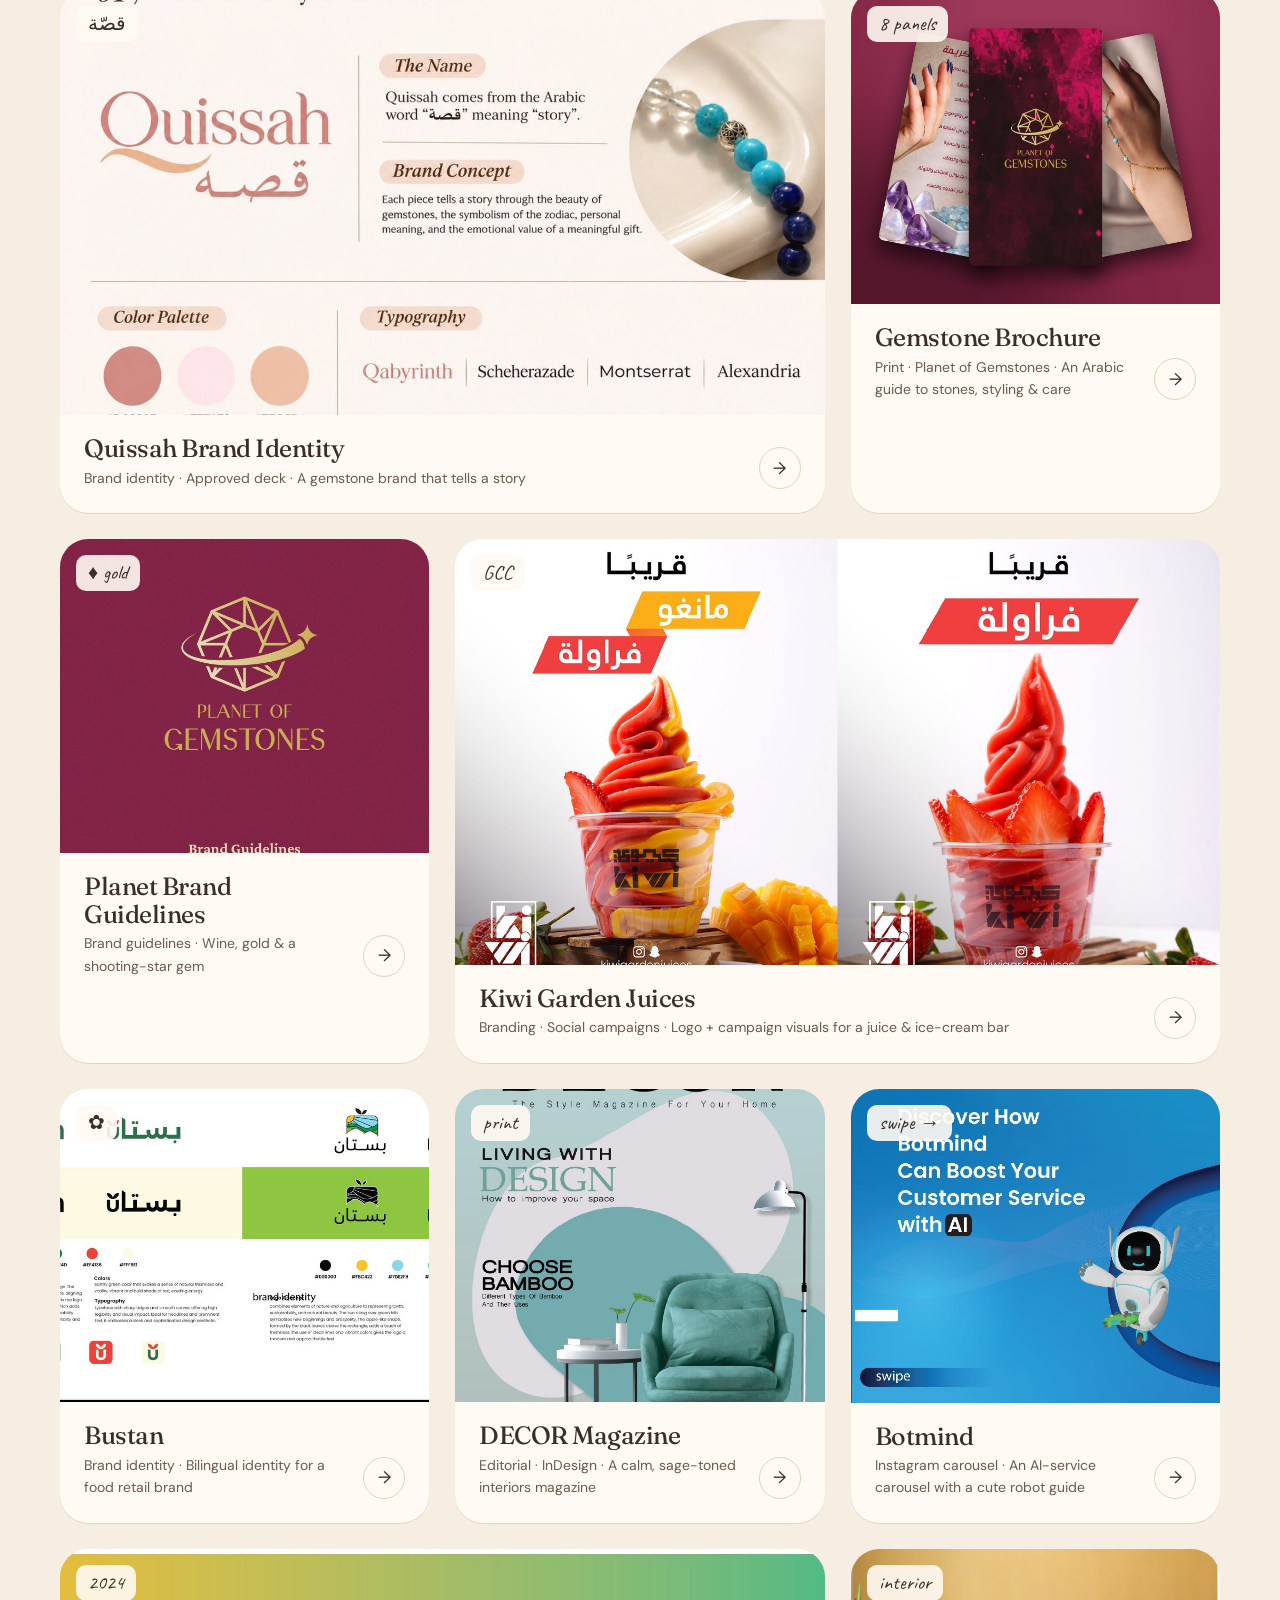
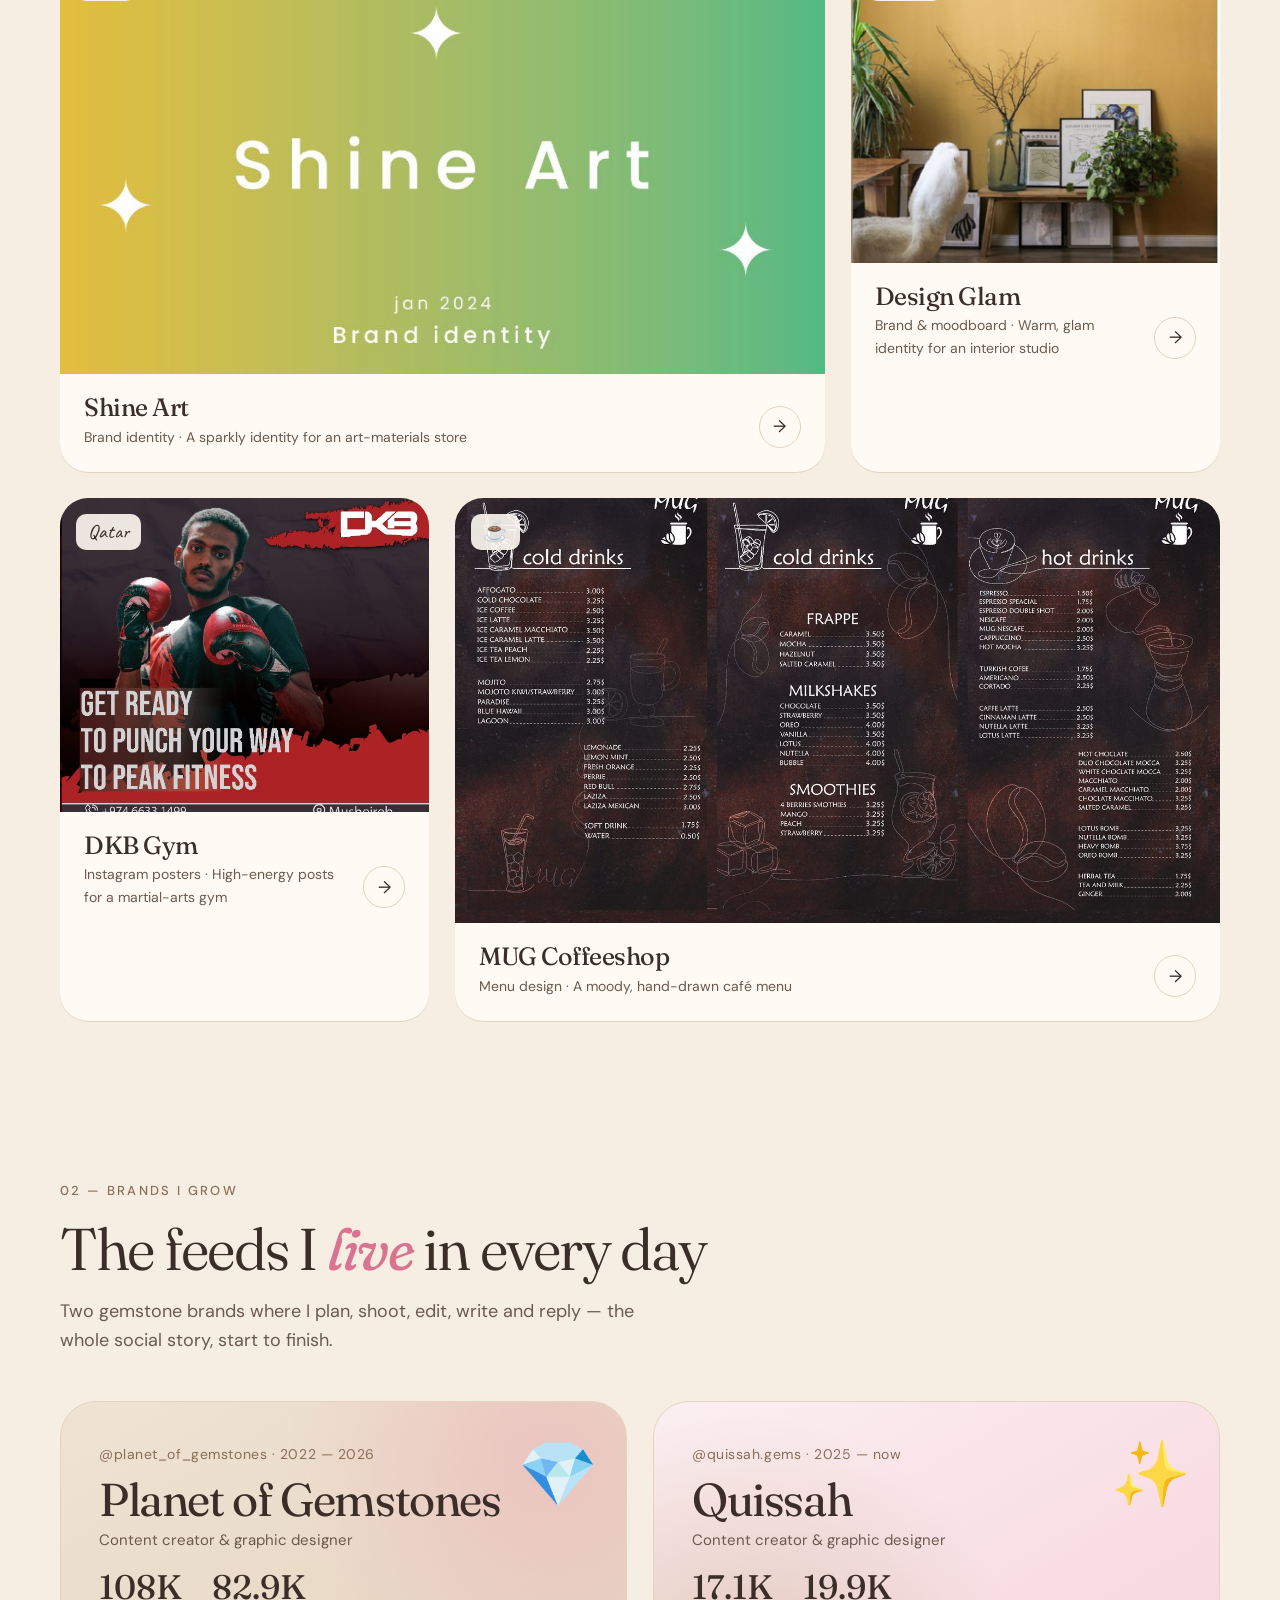
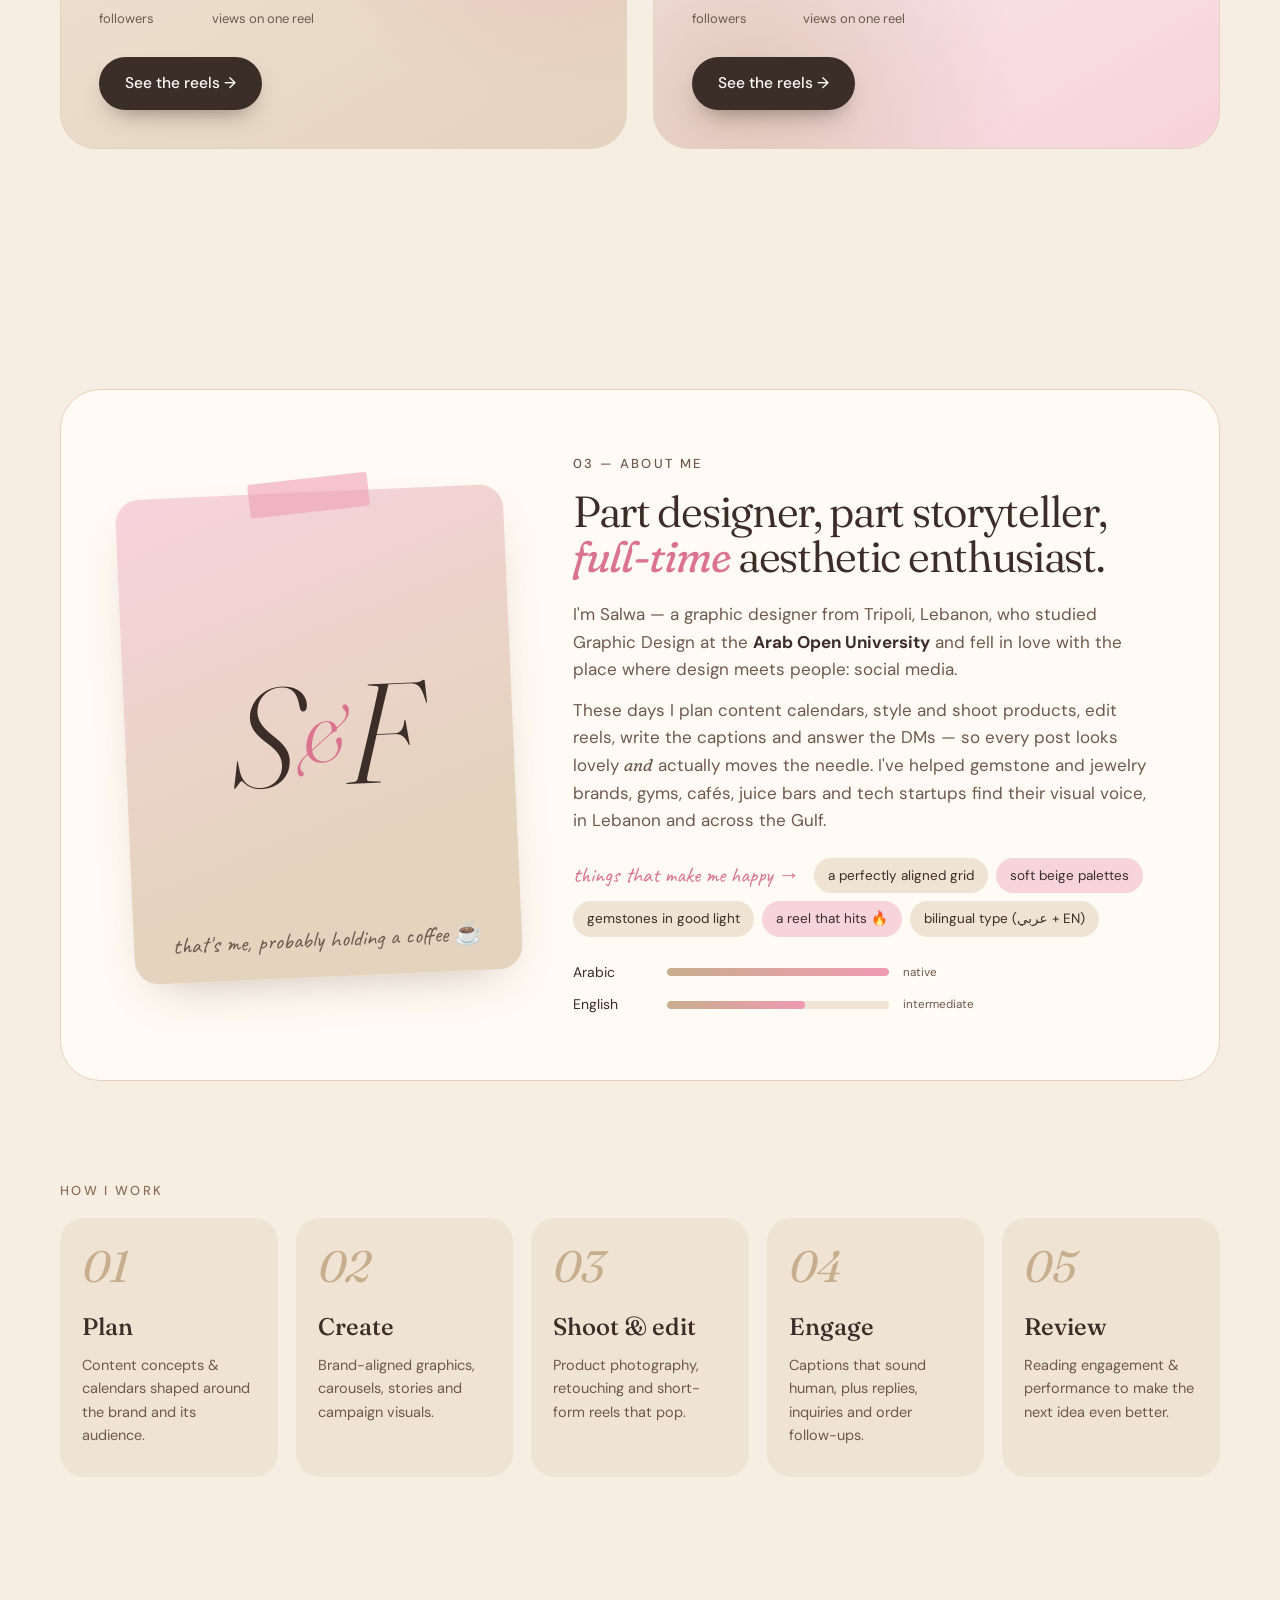
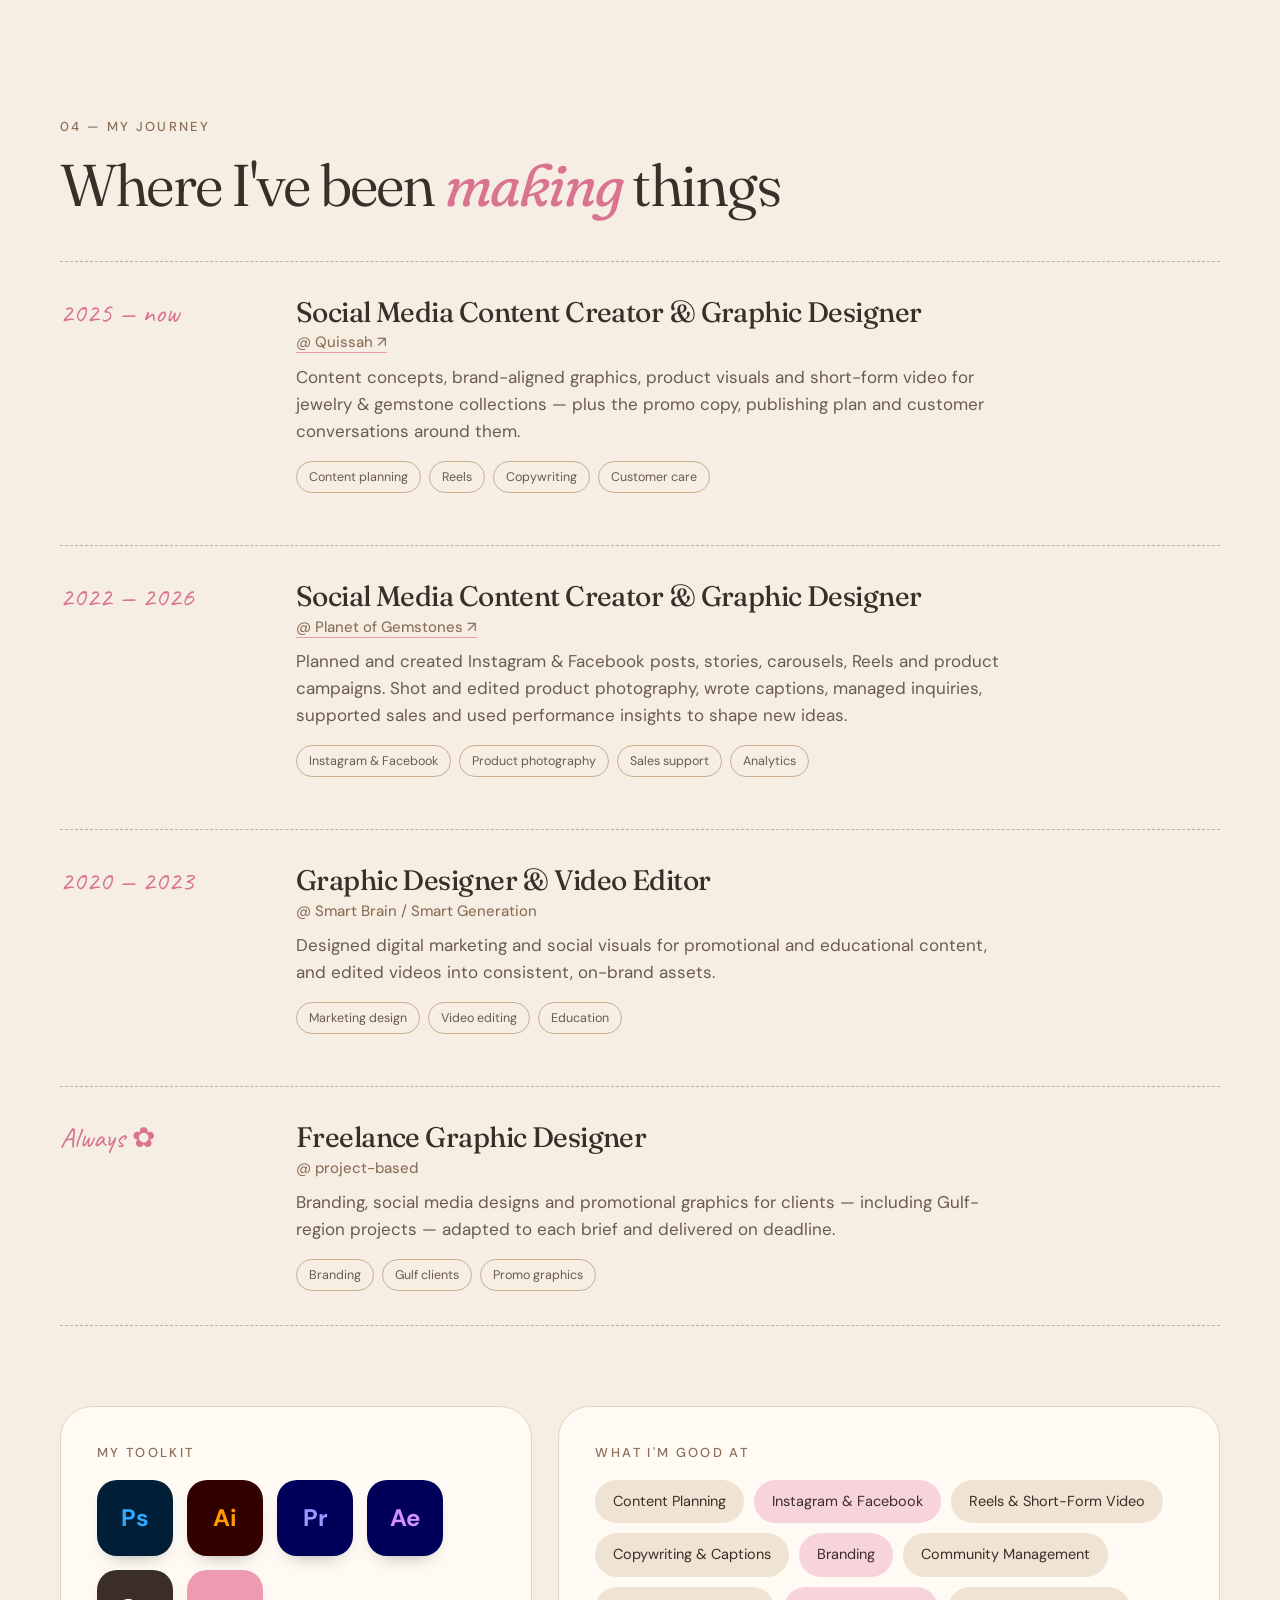
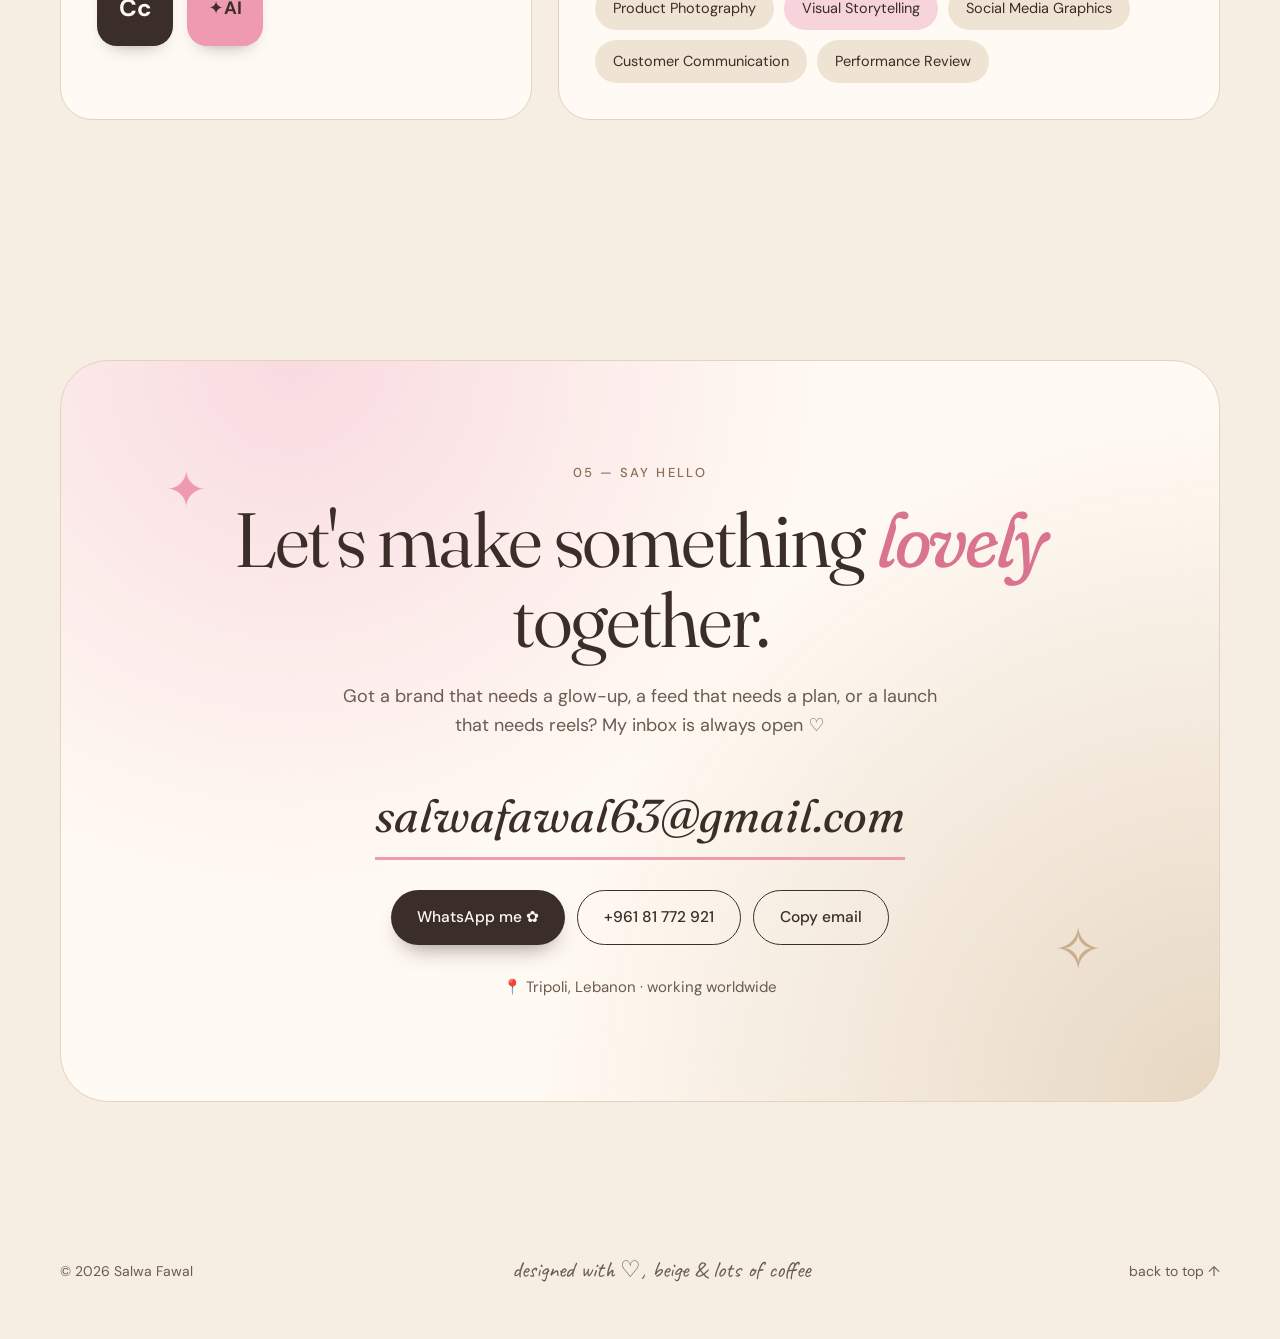
==== commit 2034f51b: "Professional hero copy and Planet/Quissah hero samples Co-Authored-By: Claude Opus 5.5 <noreply@anth" ====
--- a/index.html
+++ b/index.html
@@ -36,29 +36,30 @@
     <!-- HERO -->
     <section class="hero">
       <div class="hero-text">
-        <p class="eyebrow reveal"><span class="pulse"></span> Open to new projects · Tripoli, Lebanon</p>
+        <p class="eyebrow reveal"><span class="pulse"></span> Salwa Fawal · Graphic Designer &amp; Content Creator</p>
         <h1 class="hero-title">
-          <span class="line reveal">Hi, I'm <em class="name">Salwa</em><span class="wave">👋</span></span>
-          <span class="line reveal">I design stories</span>
-          <span class="line reveal">people <span class="squiggle">stop<svg viewBox="0 0 200 20" preserveAspectRatio="none"><path d="M2 12 C 30 2, 50 20, 80 10 S 130 2, 160 12 S 190 14, 198 8"/></svg></span> to <em class="pink">scroll</em> for.</span>
+          <span class="line reveal">Brands people</span>
+          <span class="line reveal"><em class="pink">remember</em>, feeds</span>
+          <span class="line reveal">people <span class="squiggle">follow.<svg viewBox="0 0 200 20" preserveAspectRatio="none"><path d="M2 12 C 30 2, 50 20, 80 10 S 130 2, 160 12 S 190 14, 198 8"/></svg></span></span>
         </h1>
-        <p class="hero-sub reveal">Graphic designer &amp; social media content creator turning brands into scroll-stopping feeds — from logos and product shoots to reels, captions and the little DMs that turn followers into customers.</p>
+        <p class="hero-sub reveal">I'm a graphic designer and social media content creator from Tripoli, Lebanon, with 6+ years of experience. I build brand identities, guidelines, print and content people actually stop for, most recently for <strong>Planet of Gemstones</strong> (108K followers) and <strong>Quissah</strong>.</p>
         <div class="hero-cta reveal">
-          <a href="#work" class="btn btn-dark magnetic">See my work <span>→</span></a>
+          <a href="#work" class="btn btn-dark magnetic">View selected work <span>→</span></a>
           <a href="cv.pdf" class="btn btn-ghost magnetic" download>Download CV</a>
         </div>
         <ul class="hero-stats reveal">
           <li><strong data-count="6">0</strong><span>+ years designing</span></li>
-          <li><strong data-count="11">0</strong><span>projects in this folio</span></li>
+          <li><strong>108K</strong><span>followers on a page I run</span></li>
           <li><strong>LB <i>✈</i> GCC</strong><span>clients near &amp; far</span></li>
         </ul>
+        <p class="clients reveal"><span>Selected clients</span> Planet of Gemstones · Quissah · Kiwi Garden · DKB Gym · Botmind</p>
       </div>
 
       <div class="hero-art" aria-hidden="true">
         <div class="blob"></div>
-        <div class="polaroid p1 float" data-speed="0.04"><img src="img/decor-cover.jpg" alt="" /><span>editorial ✦</span></div>
-        <div class="polaroid p2 float" data-speed="-0.06"><img src="img/kiwi-soon.jpg" alt="" /><span>kiwi campaign</span></div>
-        <div class="polaroid p3 float" data-speed="0.08"><img src="img/bot-1.jpg" alt="" /><span>carousel magic</span></div>
+        <div class="polaroid p1 float" data-speed="0.04"><img src="img/hero-libra.jpg" alt="" /><span>quissah · social</span></div>
+        <div class="polaroid p2 float" data-speed="-0.06"><img src="img/hero-cards.jpg" alt="" /><span>quissah · zodiac cards</span></div>
+        <div class="polaroid p3 float" data-speed="0.08"><img src="img/hero-planet.jpg" alt="" /><span>planet · brochure</span></div>
         <div class="badge spin">
           <svg viewBox="0 0 200 200">
             <defs><path id="circ" d="M100,100 m-78,0 a78,78 0 1,1 156,0 a78,78 0 1,1 -156,0"/></defs>
@@ -67,7 +68,6 @@
           <span class="badge-heart">♡</span>
         </div>
         <span class="sparkle s1">✦</span><span class="sparkle s2">✧</span><span class="sparkle s3">✦</span>
-        <div class="sticker note">psst… click anywhere ♡</div>
       </div>
     </section>
 
--- a/style.css
+++ b/style.css
@@ -455,3 +455,10 @@
   .z-nav{top:auto;bottom:16px;width:46px;height:46px}
   .z-prev{left:18px}.z-next{right:18px}
 }
+
+.hero-sub strong{color:var(--ink);font-weight:500}
+.clients{margin-top:34px;font-size:14px;color:var(--ink-soft);letter-spacing:.02em;display:flex;gap:14px;flex-wrap:wrap;align-items:baseline}
+.clients span{font-size:11.5px;letter-spacing:.18em;text-transform:uppercase;color:var(--mocha);padding:4px 10px;border:1px solid var(--sand);border-radius:999px}
+.hero-title .pink{color:var(--pink-deep)}
+.p2{top:21%}
+@media (max-width:720px){.p2{top:14%}.p3{bottom:0}}
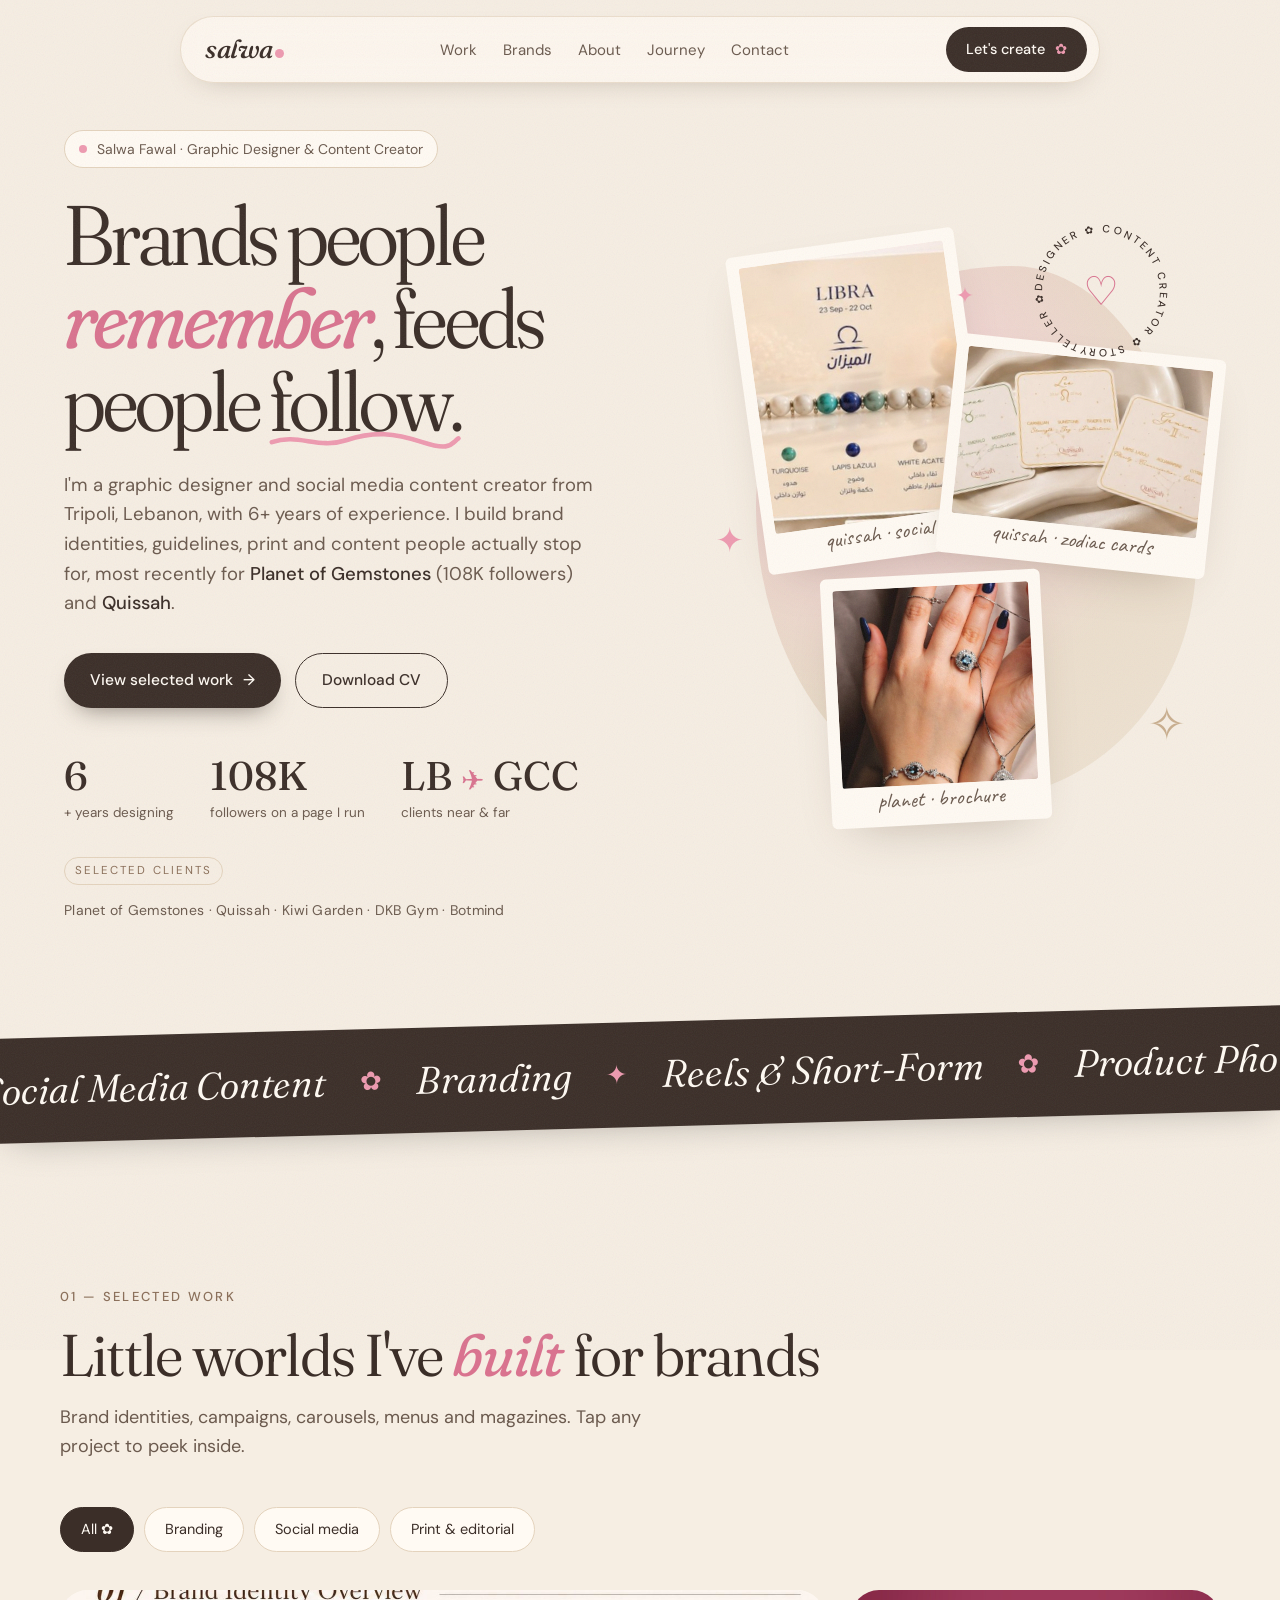
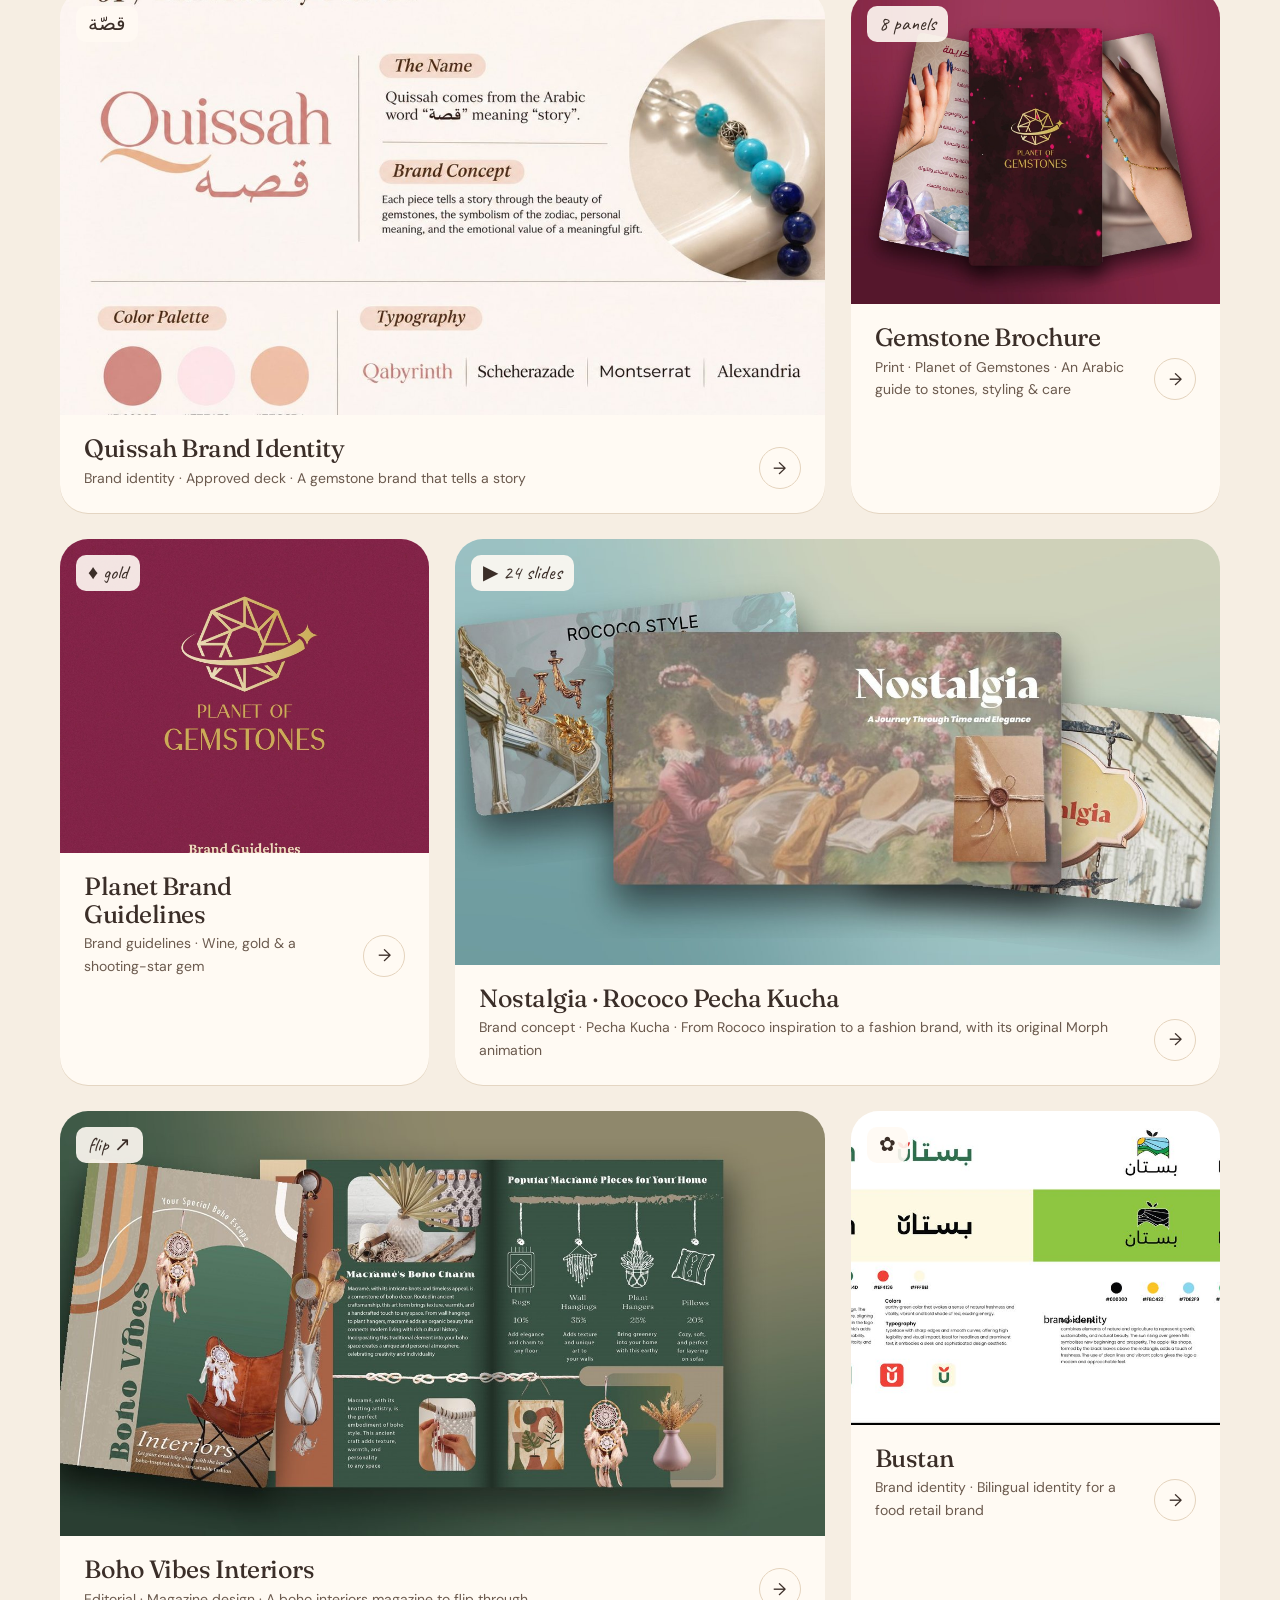
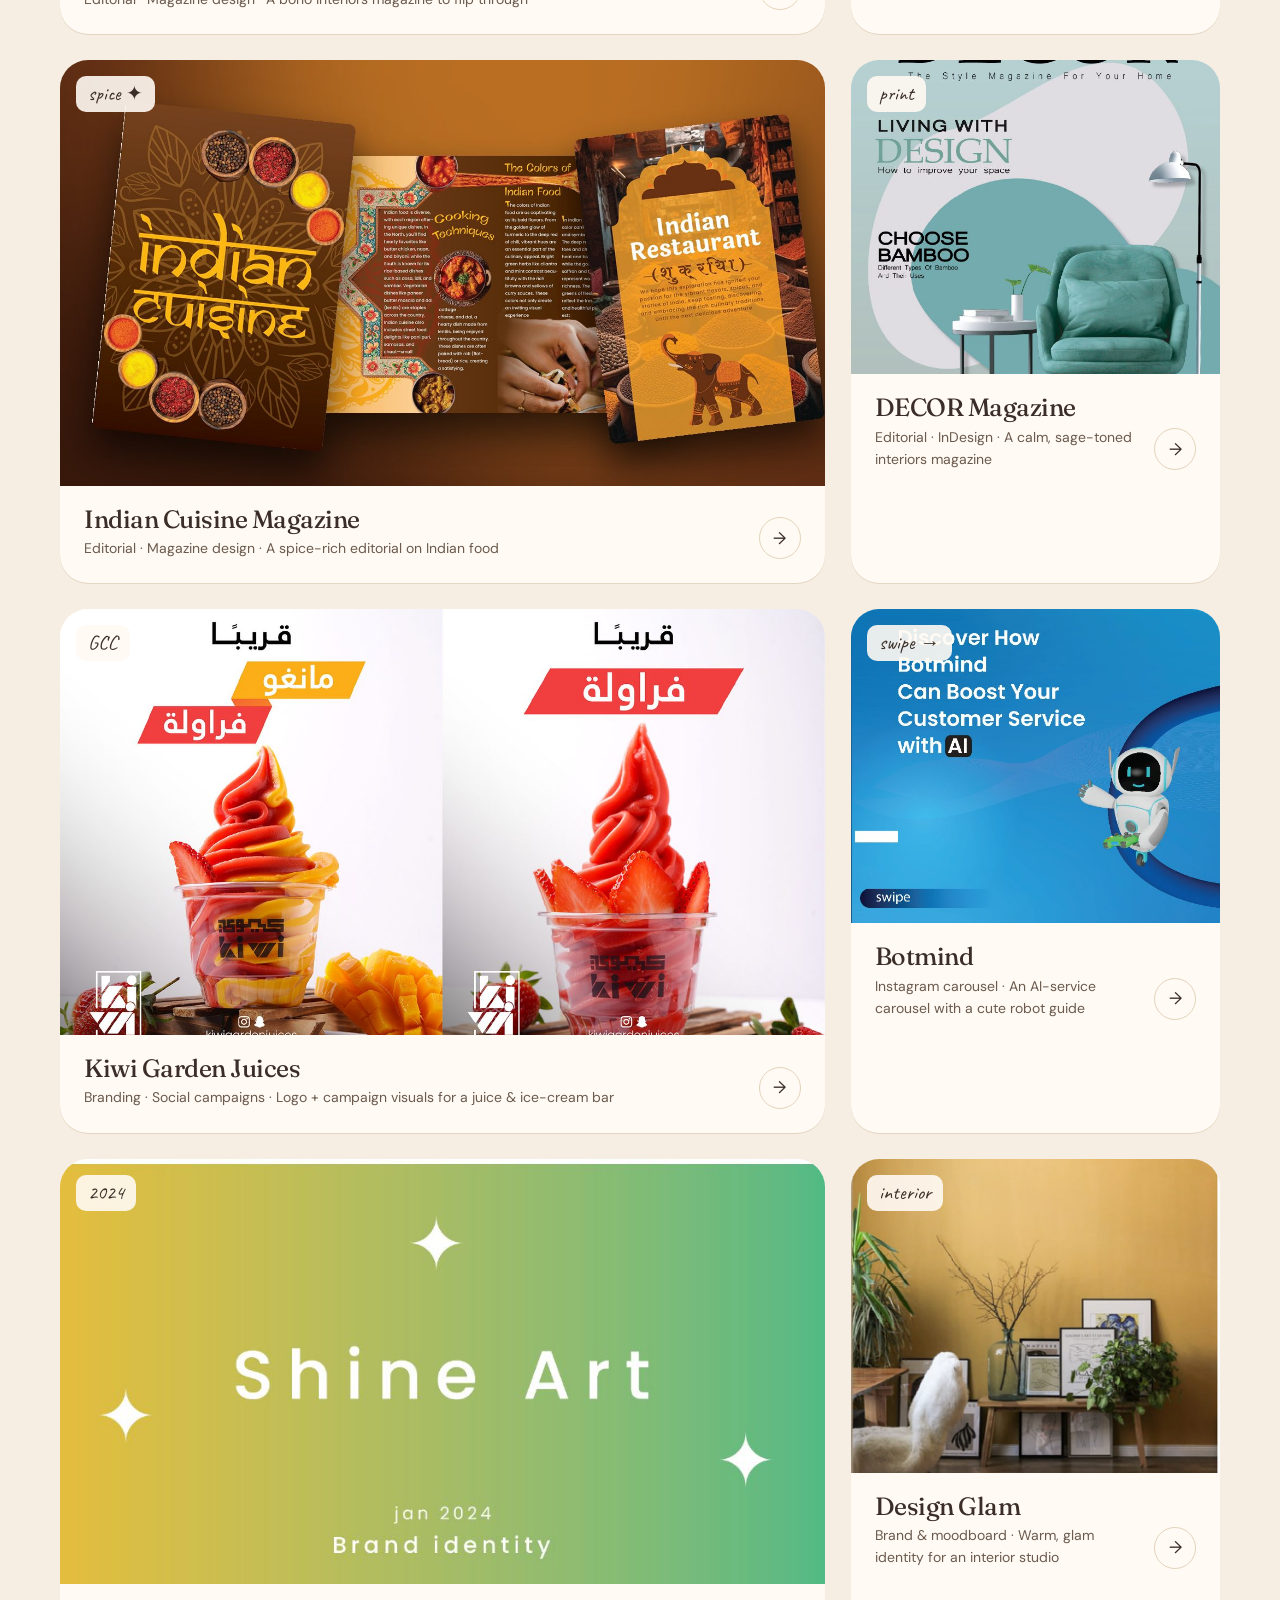
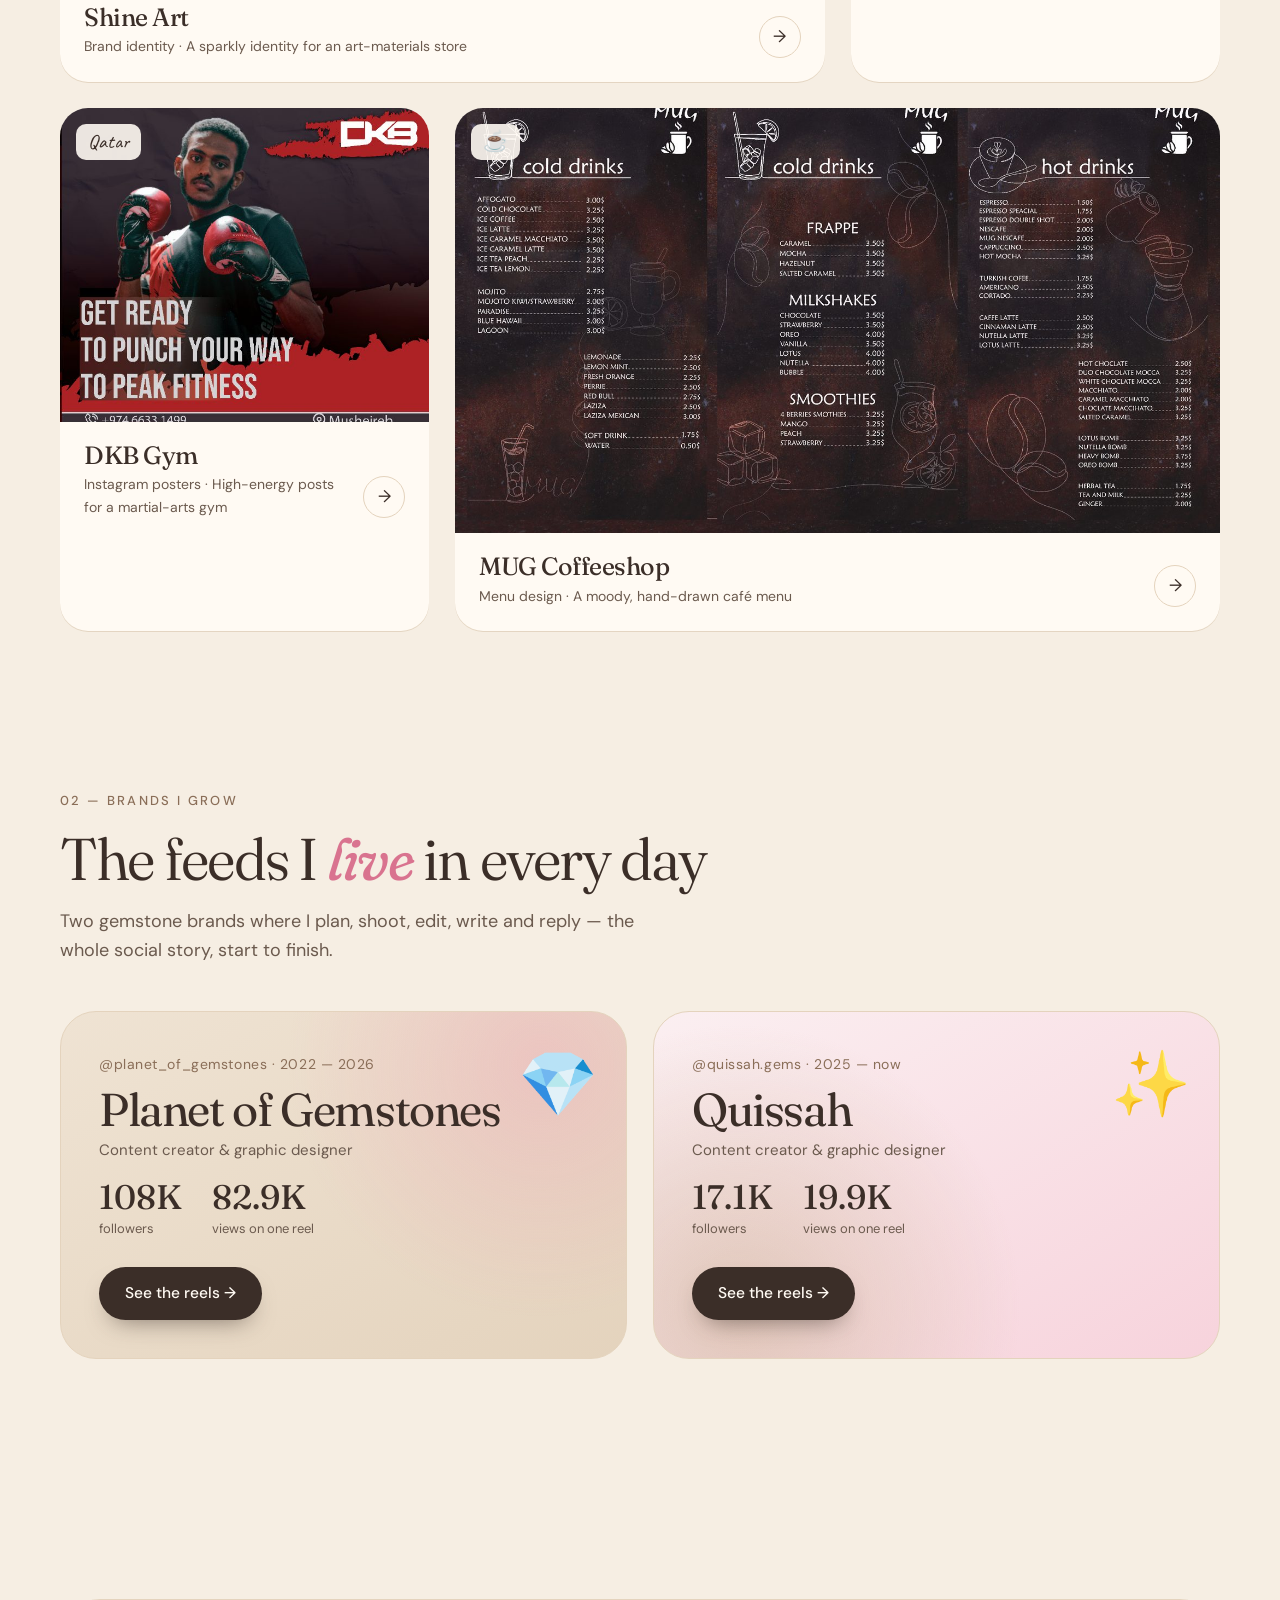
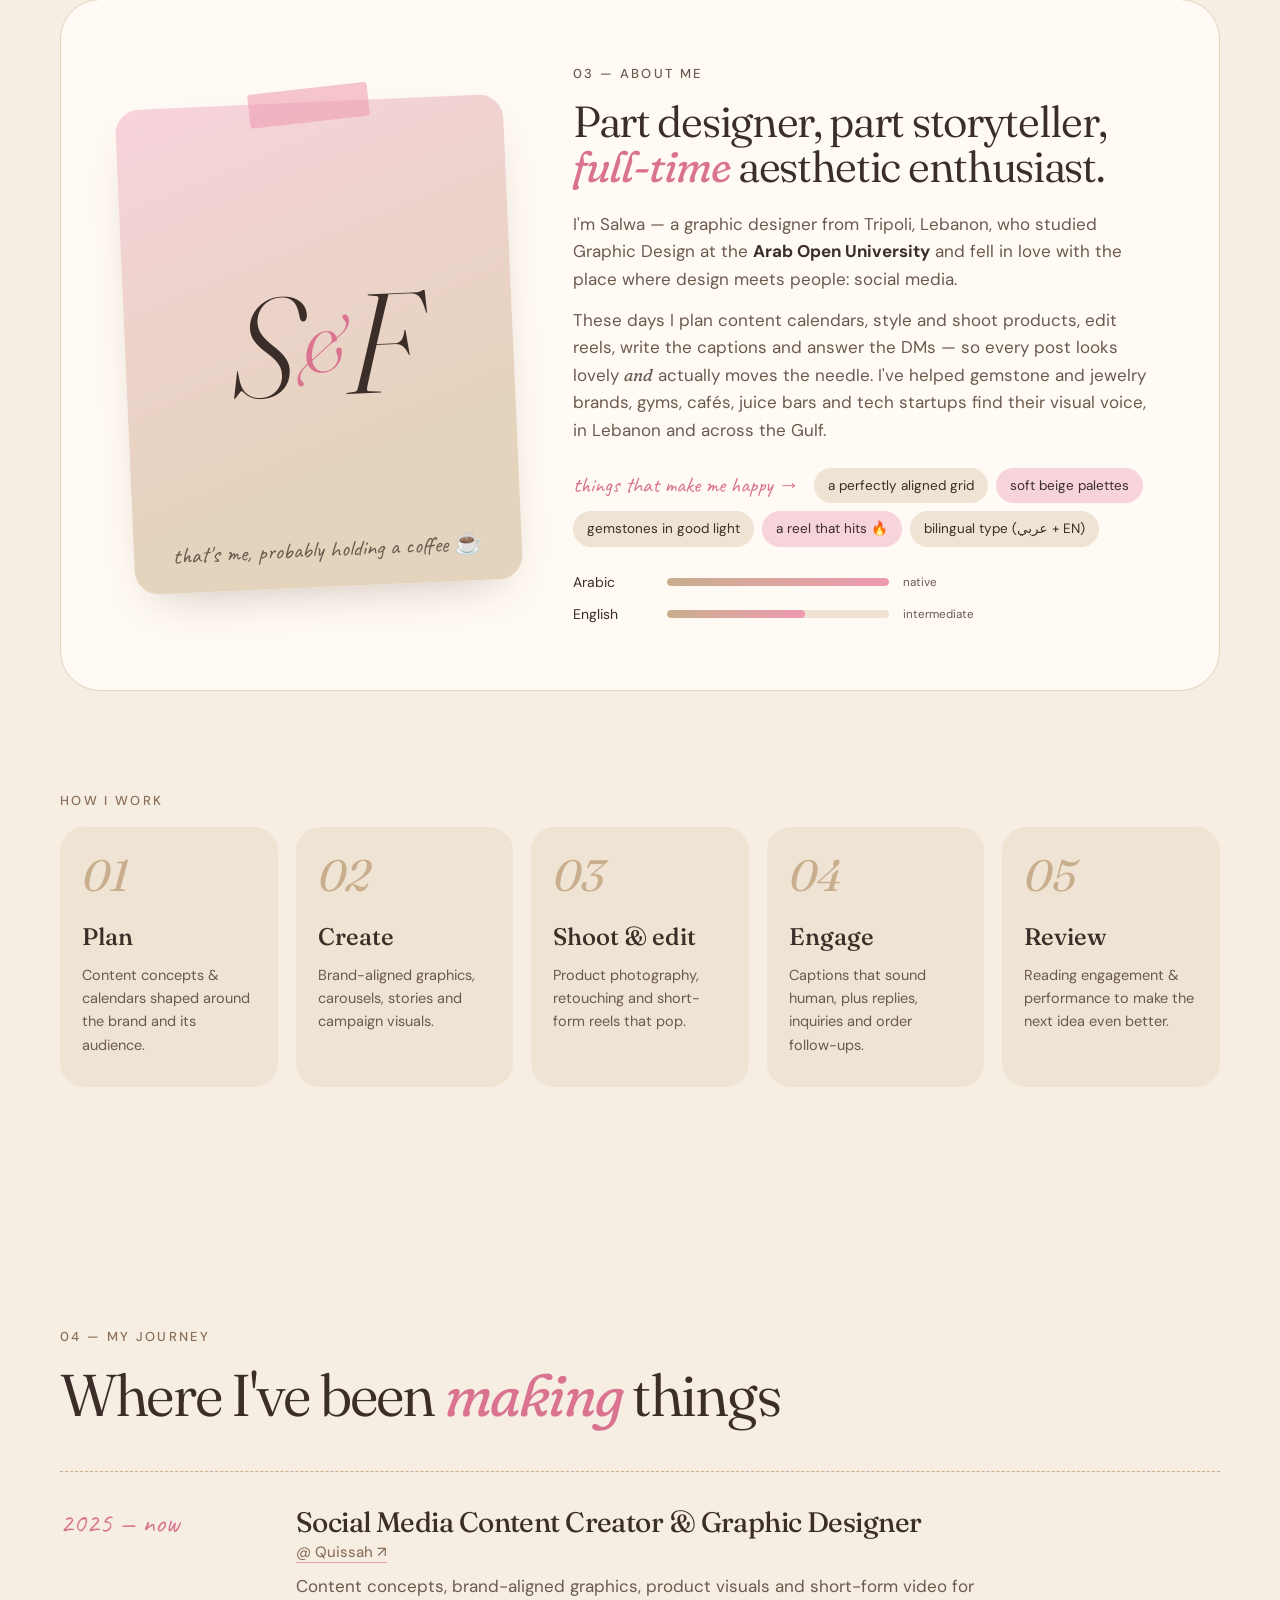
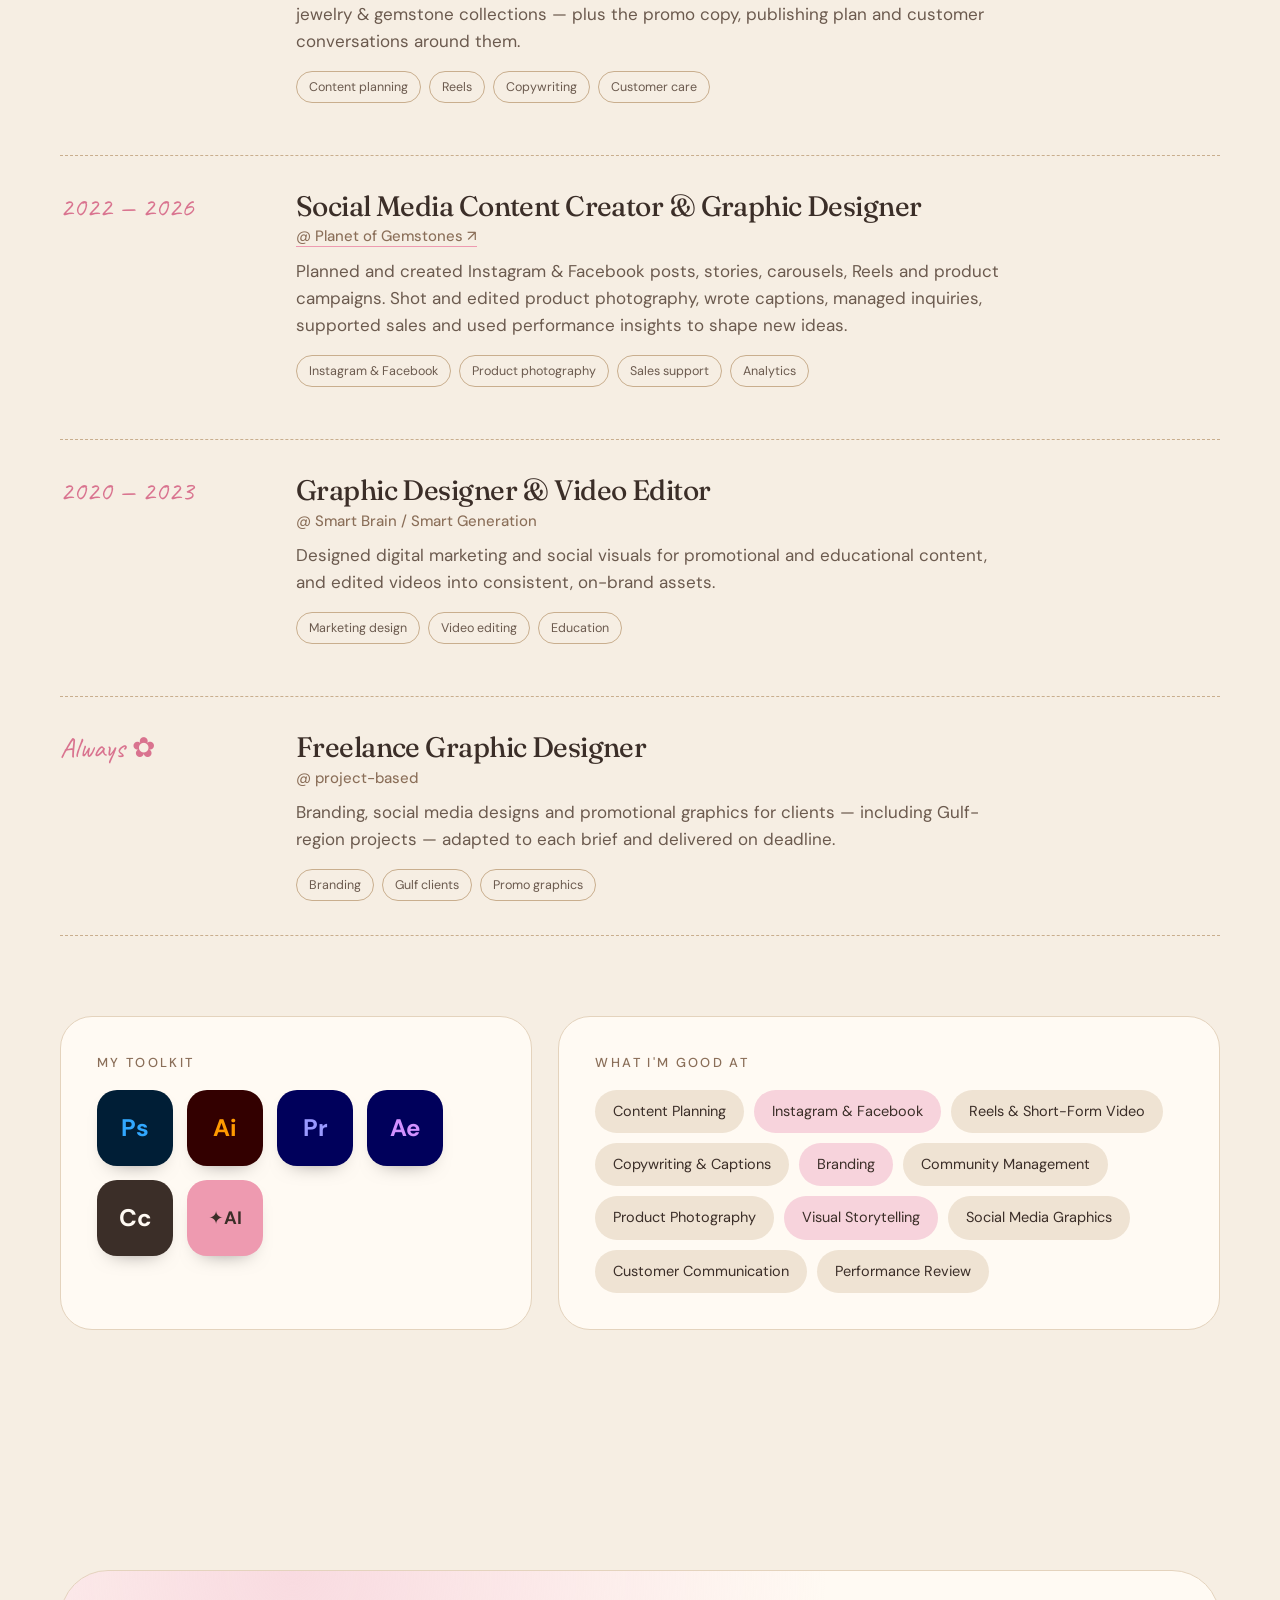
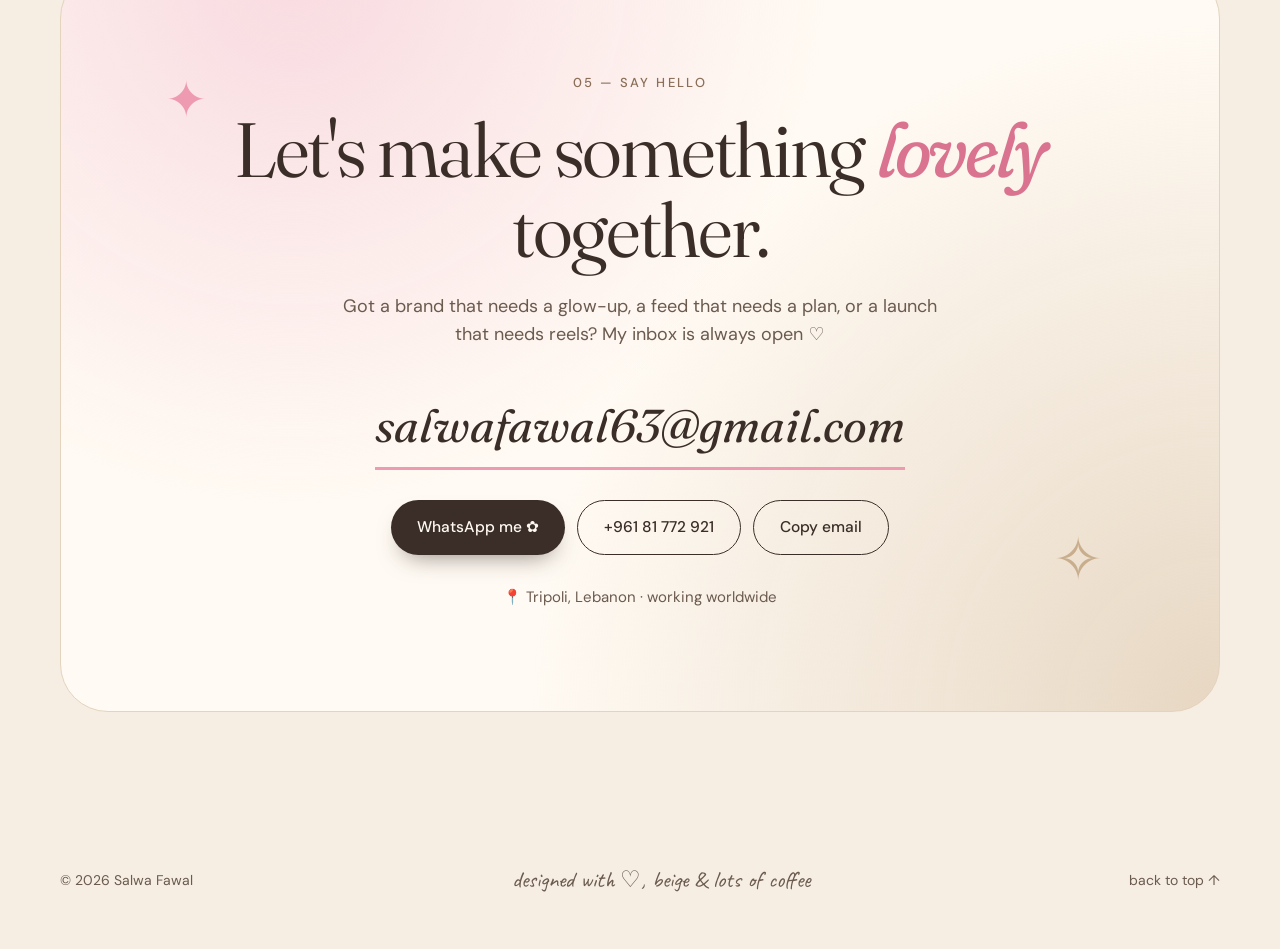
==== commit 0929f35f: "Nostalgia deck: recreate the original PowerPoint Morph transitions and timings Co-Authored-By: Claud" ====
--- a/index.html
+++ b/index.html
@@ -269,6 +269,7 @@
   </div>
 
   <div class="toast" id="toast">copied! ♡</div>
+  <script src="morph.js"></script>
   <script src="script.js"></script>
 </body>
 </html>
--- a/style.css
+++ b/style.css
@@ -462,3 +462,91 @@
 .hero-title .pink{color:var(--pink-deep)}
 .p2{top:21%}
 @media (max-width:720px){.p2{top:14%}.p3{bottom:0}}
+
+/* ===== flipbook ===== */
+.lb-gallery.has-book{display:block}
+.book-wrap{display:flex;flex-direction:column;align-items:center;gap:18px;padding:10px 0 4px}
+.book{position:relative;width:min(100%,980px);aspect-ratio:1800/1273;perspective:2600px;transition:transform .7s cubic-bezier(.3,1.1,.4,1);outline:none}
+.book.closed-front{transform:translateX(-25%)}
+.book.closed-back{transform:translateX(25%)}
+.book .page,.leaf{position:absolute;top:0;height:100%;width:50%}
+.book .page.left{left:0}.book .page.right{right:0}
+.book .page img,.leaf img{width:100%;height:100%;object-fit:cover;display:block}
+.book .page{box-shadow:0 30px 60px -28px rgba(0,0,0,.65)}
+.book .page.left{border-radius:10px 0 0 10px;overflow:hidden}
+.book .page.right{border-radius:0 10px 10px 0;overflow:hidden}
+.book .page.blank{box-shadow:none;background:transparent}
+.book .page.blank img{visibility:hidden}
+.book .page.left::after,.book .page.right::after{content:"";position:absolute;top:0;bottom:0;width:14%;pointer-events:none}
+.book .page.left::after{right:0;background:linear-gradient(to left,rgba(0,0,0,.28),transparent)}
+.book .page.right::after{left:0;background:linear-gradient(to right,rgba(0,0,0,.28),transparent)}
+.book .page.blank::after{display:none}
+.leaf{display:none;transform-style:preserve-3d;z-index:3}
+.leaf.fwd,.leaf.bwd{display:block}
+.leaf.fwd{right:0;transform-origin:left center}
+.leaf.bwd{left:0;transform-origin:right center}
+.leaf.go{transition:transform .8s cubic-bezier(.45,.05,.3,1)}
+.leaf.fwd.go{transform:rotateY(-180deg)}
+.leaf.bwd.go{transform:rotateY(180deg)}
+.leaf .face{position:absolute;inset:0;backface-visibility:hidden;-webkit-backface-visibility:hidden;overflow:hidden}
+.leaf .back{transform:rotateY(180deg)}
+.leaf.fwd .front{border-radius:0 10px 10px 0}.leaf.fwd .back{border-radius:10px 0 0 10px}
+.leaf.bwd .front{border-radius:10px 0 0 10px}.leaf.bwd .back{border-radius:0 10px 10px 0}
+.leaf .face.blank img{visibility:hidden}
+.leaf .face::after{content:"";position:absolute;inset:0;pointer-events:none;background:linear-gradient(to right,rgba(0,0,0,.18),transparent 30%,transparent 70%,rgba(0,0,0,.12))}
+.hot{position:absolute;top:0;height:100%;width:50%;z-index:4;cursor:pointer}
+.hot.prev{left:0;cursor:w-resize}.hot.next{right:0;cursor:e-resize}
+.book-ctrl{display:flex;align-items:center;gap:16px}
+.bk-btn{width:46px;height:46px;border-radius:50%;background:var(--lb-ink);color:#1a1214;font-size:20px;transition:transform .3s,background .3s,opacity .3s}
+.bk-btn:hover:not(:disabled){background:var(--lb-accent);transform:scale(1.08)}
+.bk-btn:disabled{opacity:.3;cursor:default}
+.bk-dots{display:flex;gap:8px}
+.bk-dots button{width:9px;height:9px;border-radius:99px;background:color-mix(in srgb,var(--lb-ink) 35%,transparent);transition:all .35s}
+.bk-dots button.on{width:28px;background:var(--lb-accent)}
+.bk-hint{font-family:var(--hand);font-size:21px;color:var(--lb-soft)}
+@media (max-width:720px){.book.closed-front{transform:translateX(-25%) scale(.98)}.bk-hint{font-size:18px}}
+
+/* flipbook fixes: keep gallery hover/rounded styles off the book pages */
+.lb-gallery .book img{border-radius:0!important;box-shadow:none!important;transform:none!important;transition:none!important;background:transparent}
+.leaf{will-change:transform}
+.leaf .front{transform:rotateY(0deg) translateZ(.5px)}
+.leaf .back{transform:rotateY(180deg) translateZ(.5px)}
+.book{transition:transform .8s cubic-bezier(.45,.05,.3,1)}
+
+/* ===== Pecha Kucha player ===== */
+.deck-player{display:flex;flex-direction:column;gap:16px;outline:none}
+.dp-stage{position:relative;aspect-ratio:16/9;border-radius:22px;overflow:hidden;background:rgba(255,255,255,.25);box-shadow:0 40px 80px -36px var(--lb-glow),0 18px 40px -26px rgba(0,0,0,.4)}
+.lb-gallery .dp-stage img{position:absolute;inset:0;width:100%;height:100%;object-fit:cover;border-radius:0!important;box-shadow:none!important;transform:none!important;opacity:0;transition:opacity .6s ease!important}
+.lb-gallery .dp-stage img.show{opacity:1}
+.dp-hot{position:absolute;top:0;height:100%;width:50%;z-index:2}
+.dp-hot.prev{left:0;cursor:w-resize}.dp-hot.next{right:0;cursor:e-resize}
+.dp-bar{display:flex;gap:4px}
+.dp-bar span{flex:1;height:5px;border-radius:99px;background:color-mix(in srgb,var(--lb-ink) 18%,transparent);overflow:hidden;cursor:pointer}
+.dp-bar span i{display:block;height:100%;width:0;background:var(--lb-accent);border-radius:99px}
+.dp-bar span.done i{width:100%!important;transition:none!important}
+.dp-ctrl{display:flex;align-items:center;gap:12px;flex-wrap:wrap}
+.lb-inner:not(.dark) .bk-btn{color:#fff;background:var(--lb-ink)}
+.dp-play{display:inline-flex;align-items:center;gap:10px;height:46px;padding:0 22px;border-radius:999px;background:var(--lb-accent);color:#fff;font-weight:600;letter-spacing:.02em;transition:transform .3s}
+.dp-play:hover{transform:scale(1.05)}
+.dp-play .ic{font-size:13px}
+.dp-count{margin-left:auto;font-family:var(--serif);font-style:italic;font-size:24px;color:var(--lb-ink);font-variant-numeric:tabular-nums}
+.dp-thumbs{display:flex;gap:10px;overflow-x:auto;padding:4px 2px 10px;scrollbar-width:thin;scrollbar-color:var(--lb-accent) transparent}
+.dp-thumbs button{flex:0 0 120px;aspect-ratio:16/9;border-radius:10px;overflow:hidden;opacity:.55;outline:2px solid transparent;outline-offset:2px;transition:opacity .3s,outline-color .3s,transform .3s}
+.dp-thumbs button:hover{opacity:.9;transform:translateY(-3px)}
+.dp-thumbs button.on{opacity:1;outline-color:var(--lb-accent)}
+.lb-gallery .dp-thumbs img{width:100%;height:100%;object-fit:cover;border-radius:0!important;box-shadow:none!important;transform:none!important}
+@media (max-width:720px){.dp-thumbs button{flex-basis:90px}.dp-count{font-size:20px}}
+
+/* ===== Morph stage ===== */
+.morph-stage{position:absolute;inset:0;container-type:inline-size;overflow:hidden;background:#fff;--mdur:1800ms}
+.morph-stage .mo{position:absolute;overflow:hidden;transform-origin:50% 50%;will-change:left,top,width,height,opacity;
+  transition:left var(--mdur) cubic-bezier(.45,.05,.25,1),top var(--mdur) cubic-bezier(.45,.05,.25,1),width var(--mdur) cubic-bezier(.45,.05,.25,1),height var(--mdur) cubic-bezier(.45,.05,.25,1),
+  transform var(--mdur) cubic-bezier(.45,.05,.25,1),border-radius var(--mdur) ease,opacity calc(var(--mdur) * .8) ease,filter var(--mdur) ease}
+.morph-stage .mo img{position:absolute;max-width:none;display:block;transition:left var(--mdur) cubic-bezier(.45,.05,.25,1),top var(--mdur) cubic-bezier(.45,.05,.25,1),width var(--mdur) cubic-bezier(.45,.05,.25,1),height var(--mdur) cubic-bezier(.45,.05,.25,1)}
+.lb-gallery .morph-stage .mo img{border-radius:0!important;box-shadow:none!important;transform:none!important;opacity:1!important}
+.morph-stage .mo-text{overflow:visible;font-family:"Andalus","Cormorant Garamond","Times New Roman",serif;color:#111;line-height:1.2;padding:.6cqw 1cqw;white-space:nowrap}
+.morph-stage.instant .mo,.morph-stage .mo.no-anim,.morph-stage.instant .mo img,.morph-stage .mo.no-anim img{transition:none!important}
+
+.dp-morph{position:absolute;inset:0;z-index:1}
+.deck-player.is-morph .dp-stage > img{opacity:0!important}
+.dp-stage{background:#fff}
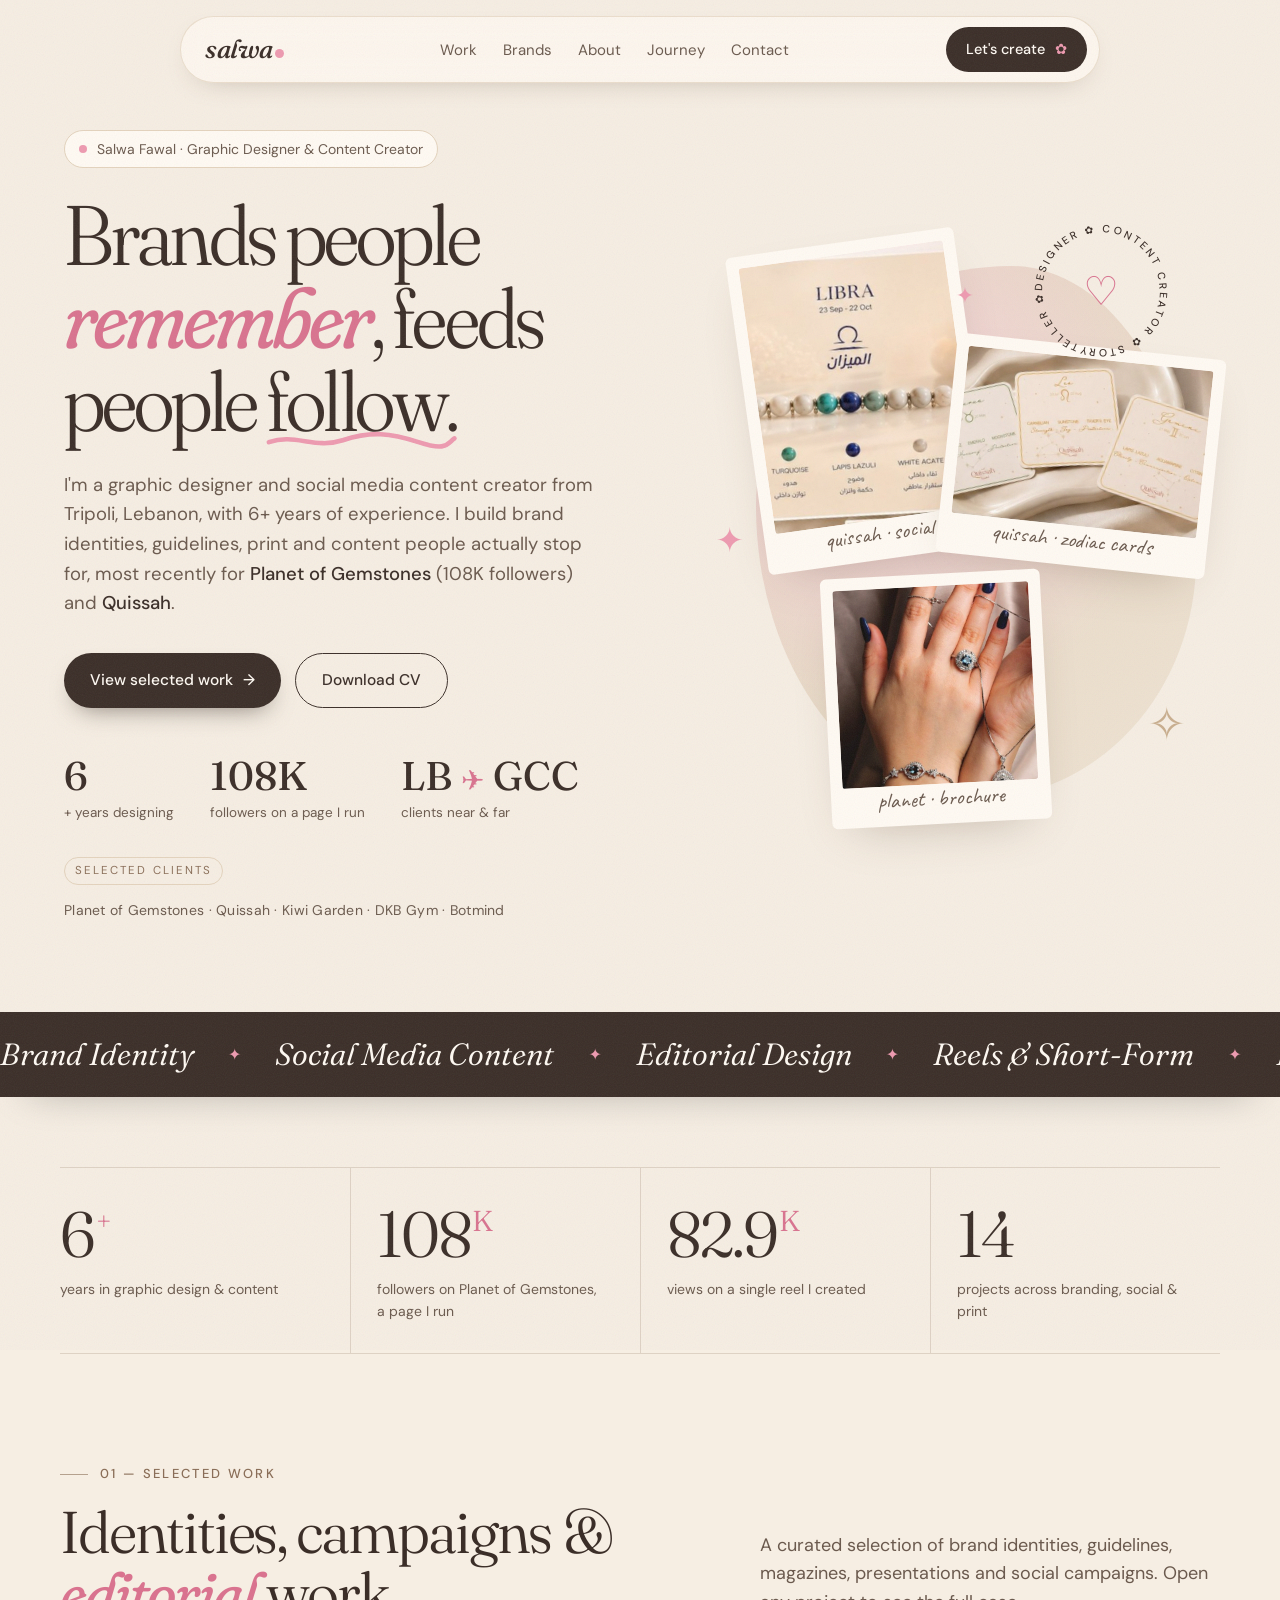
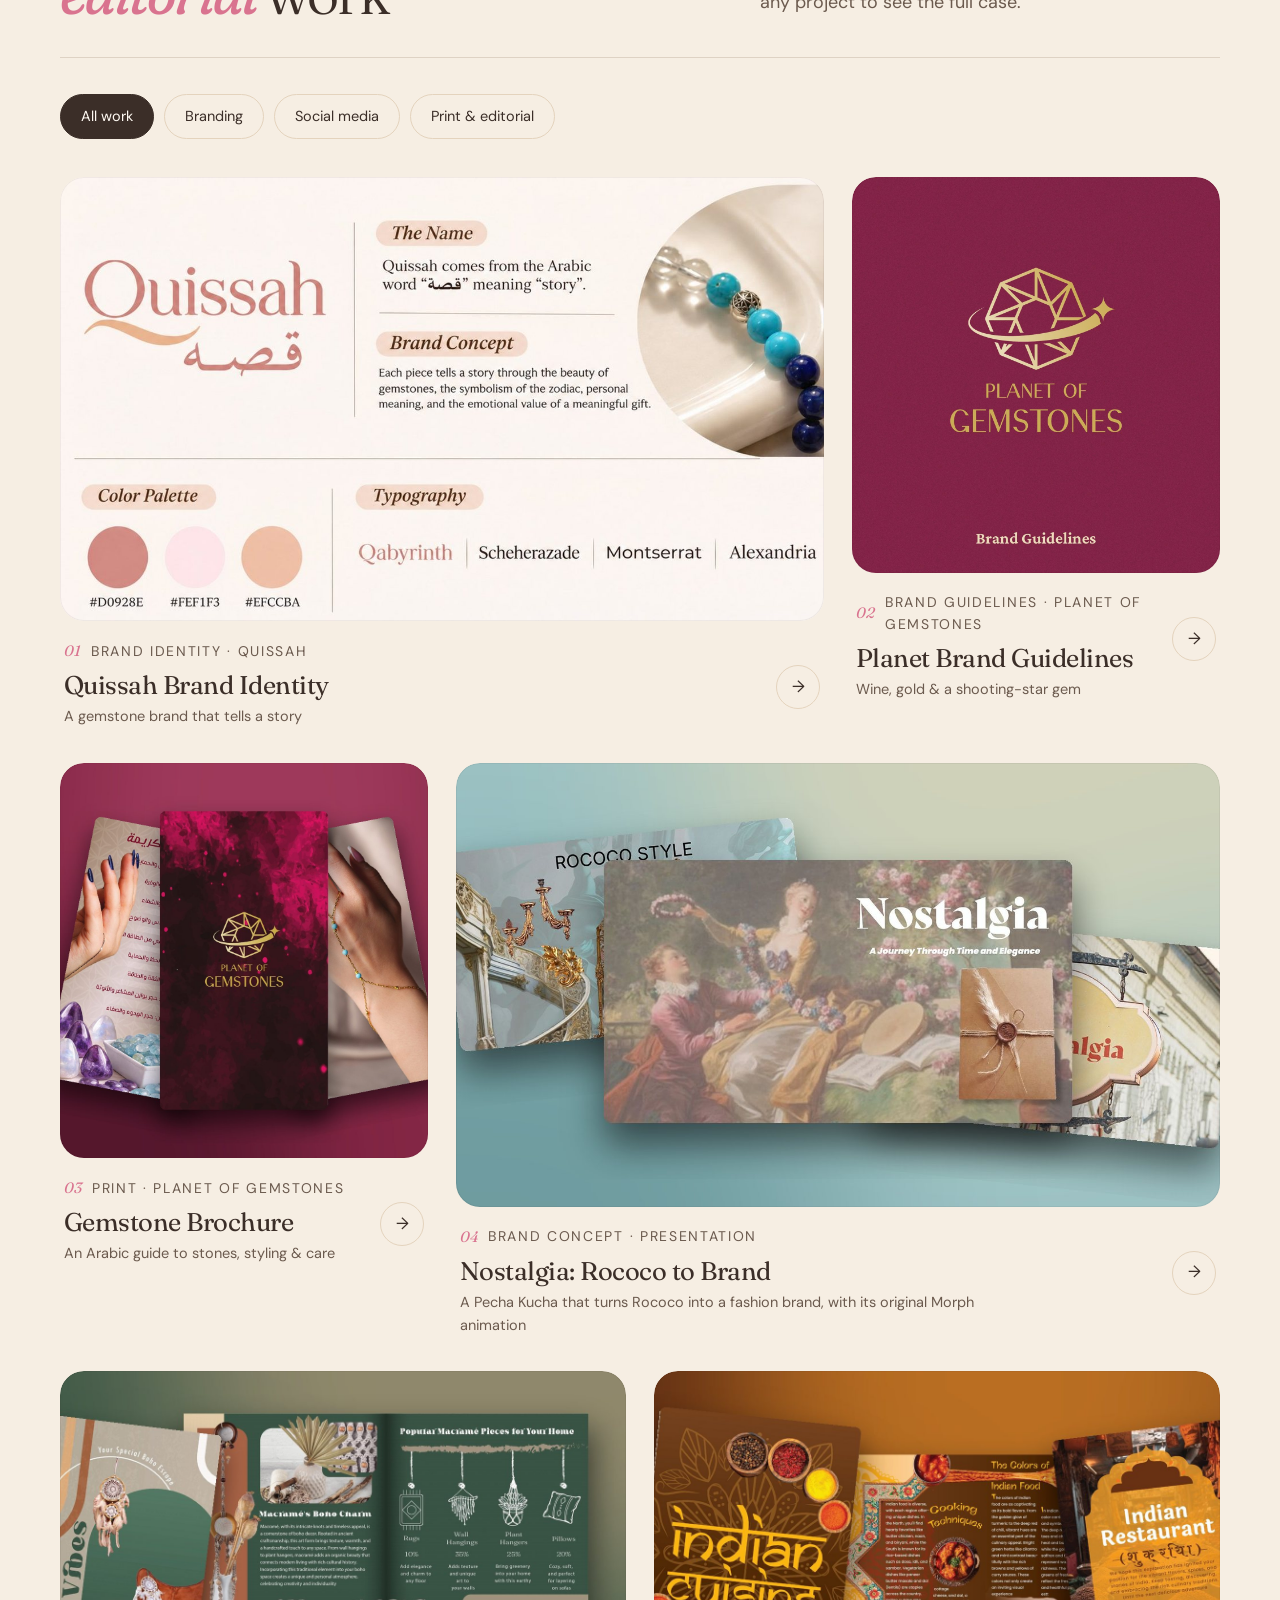
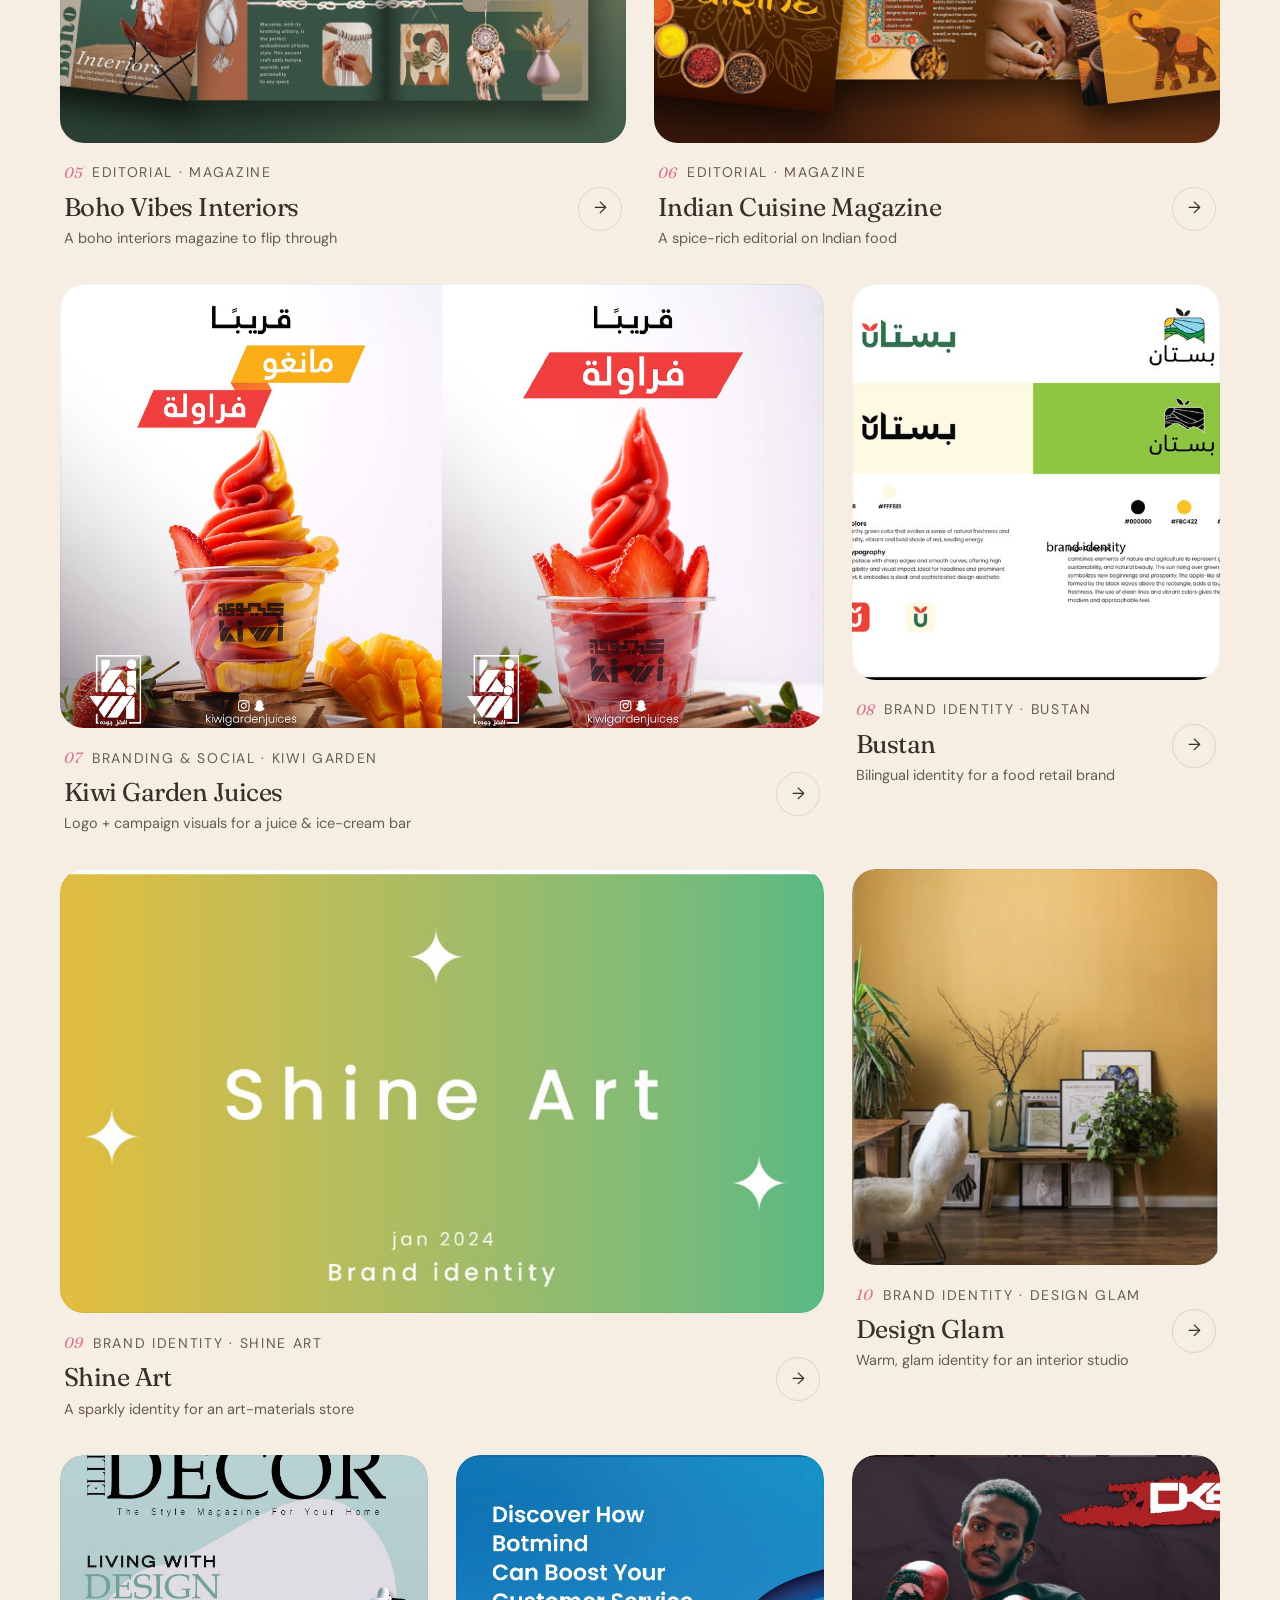
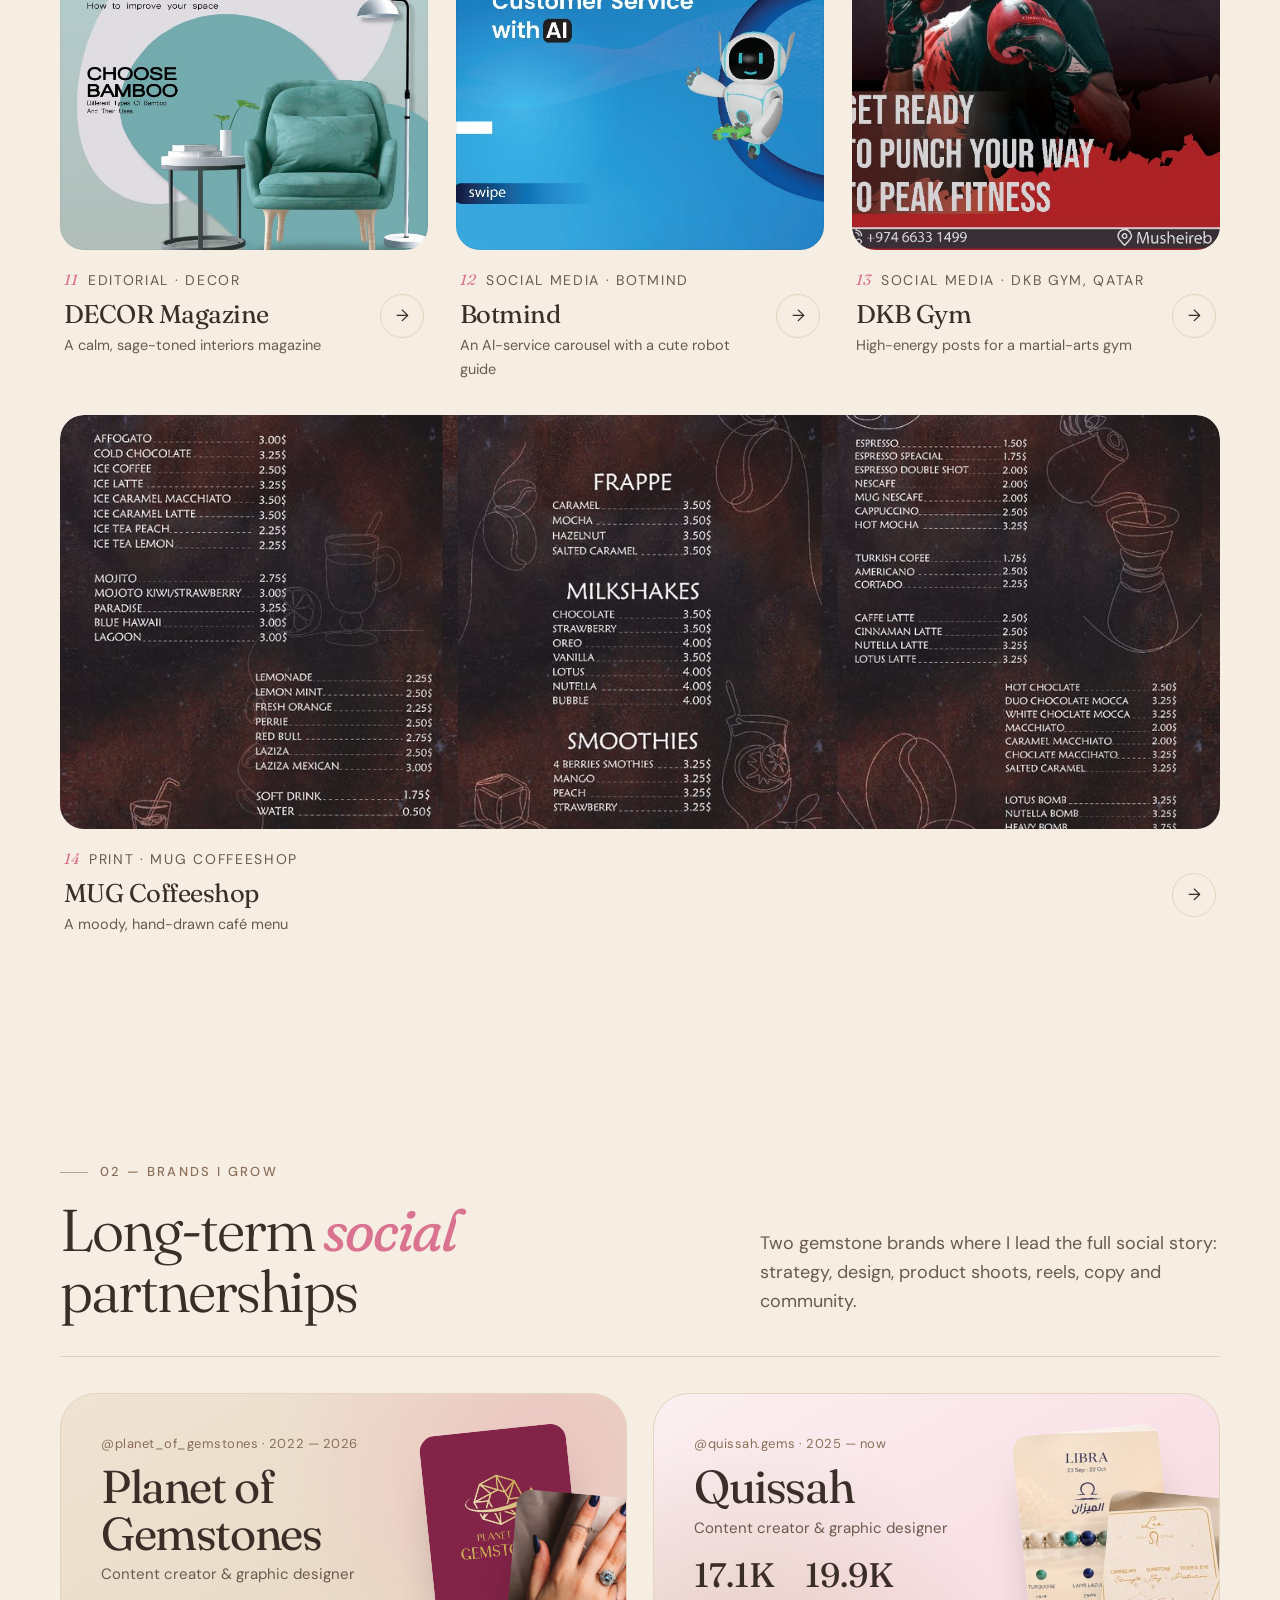
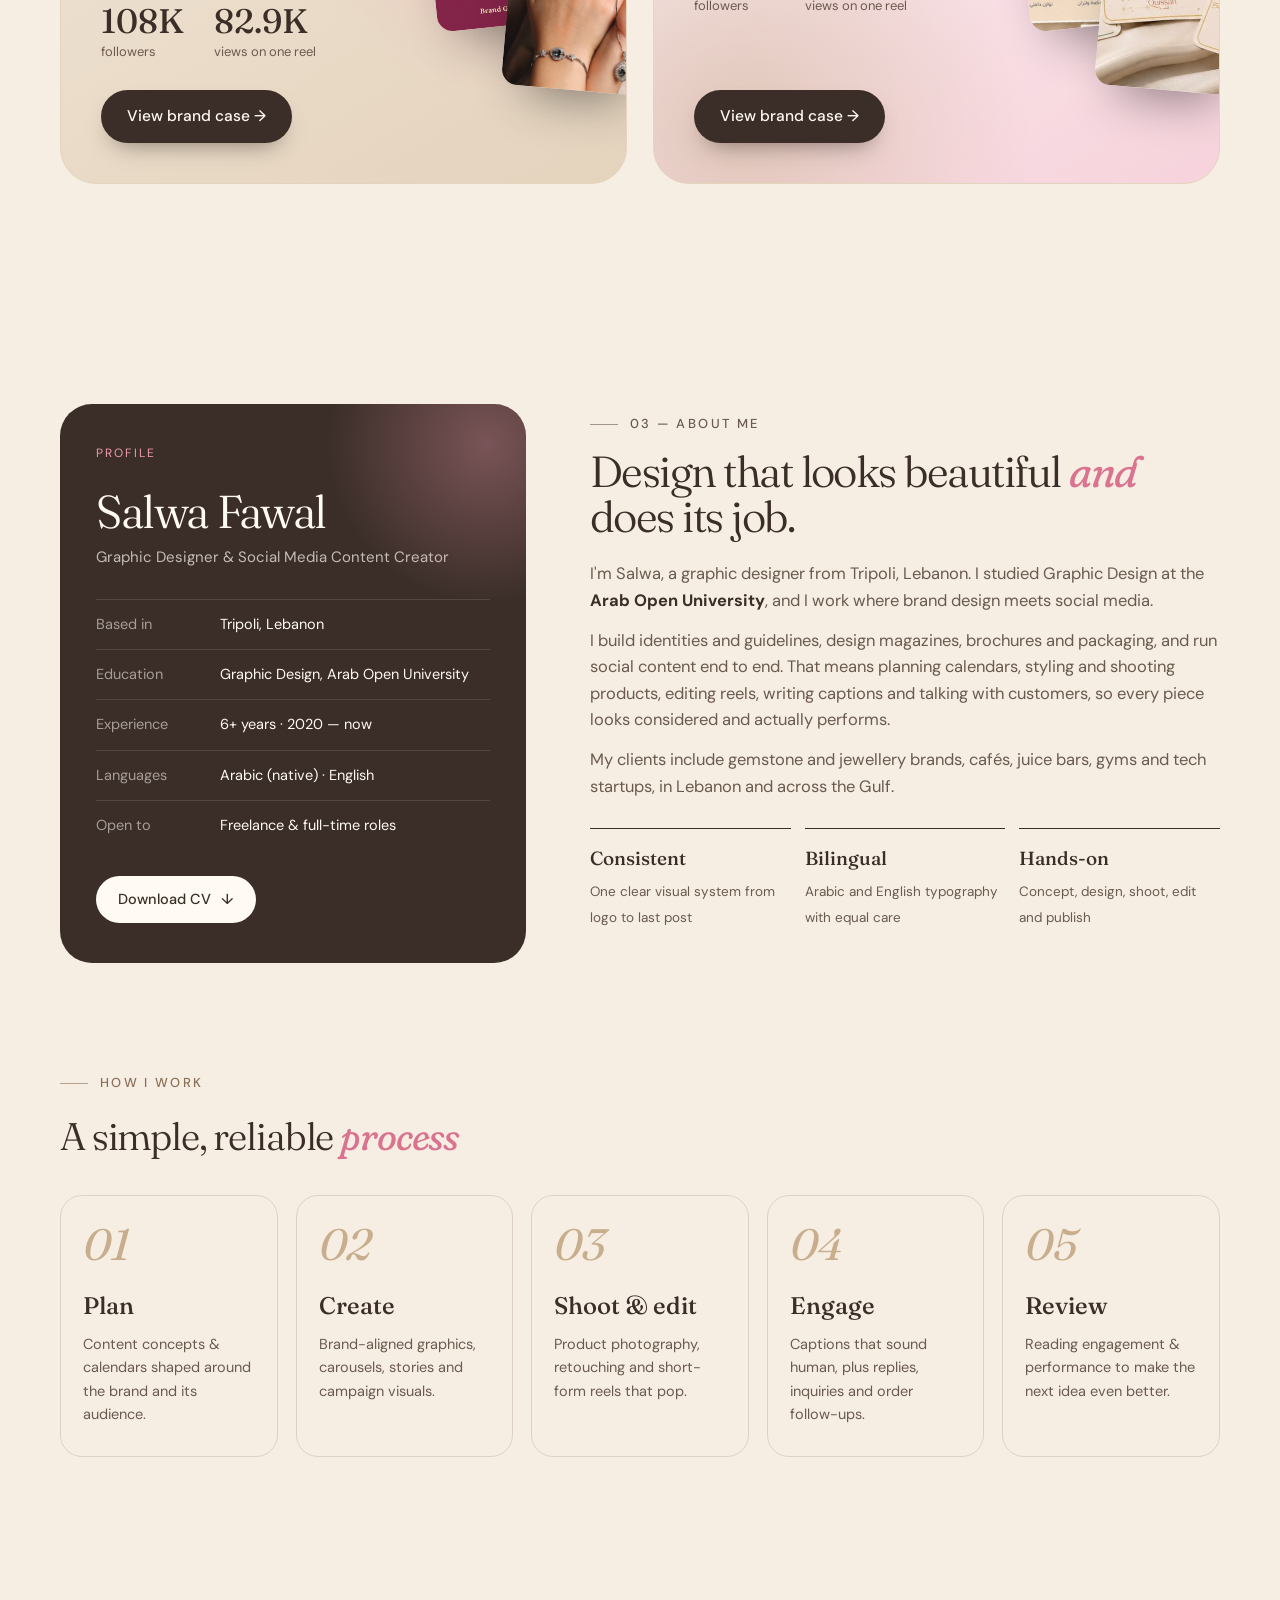
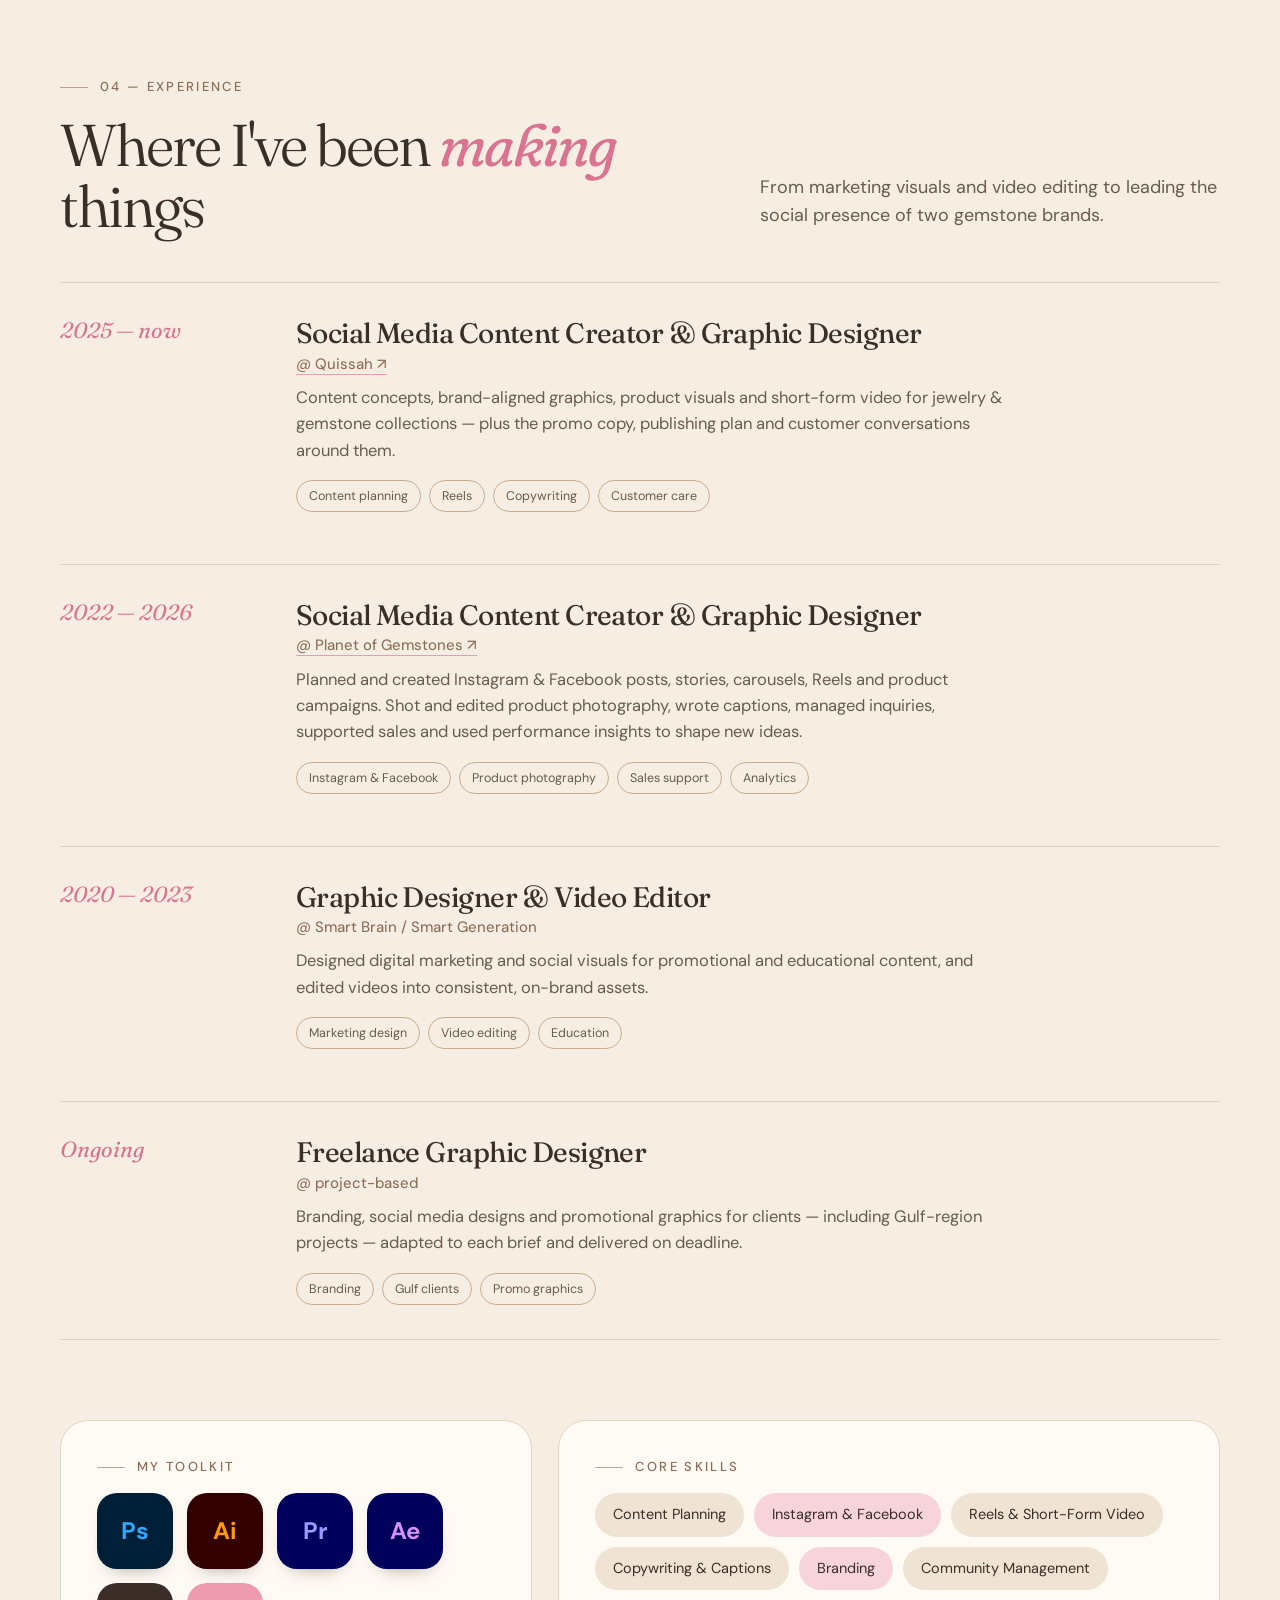
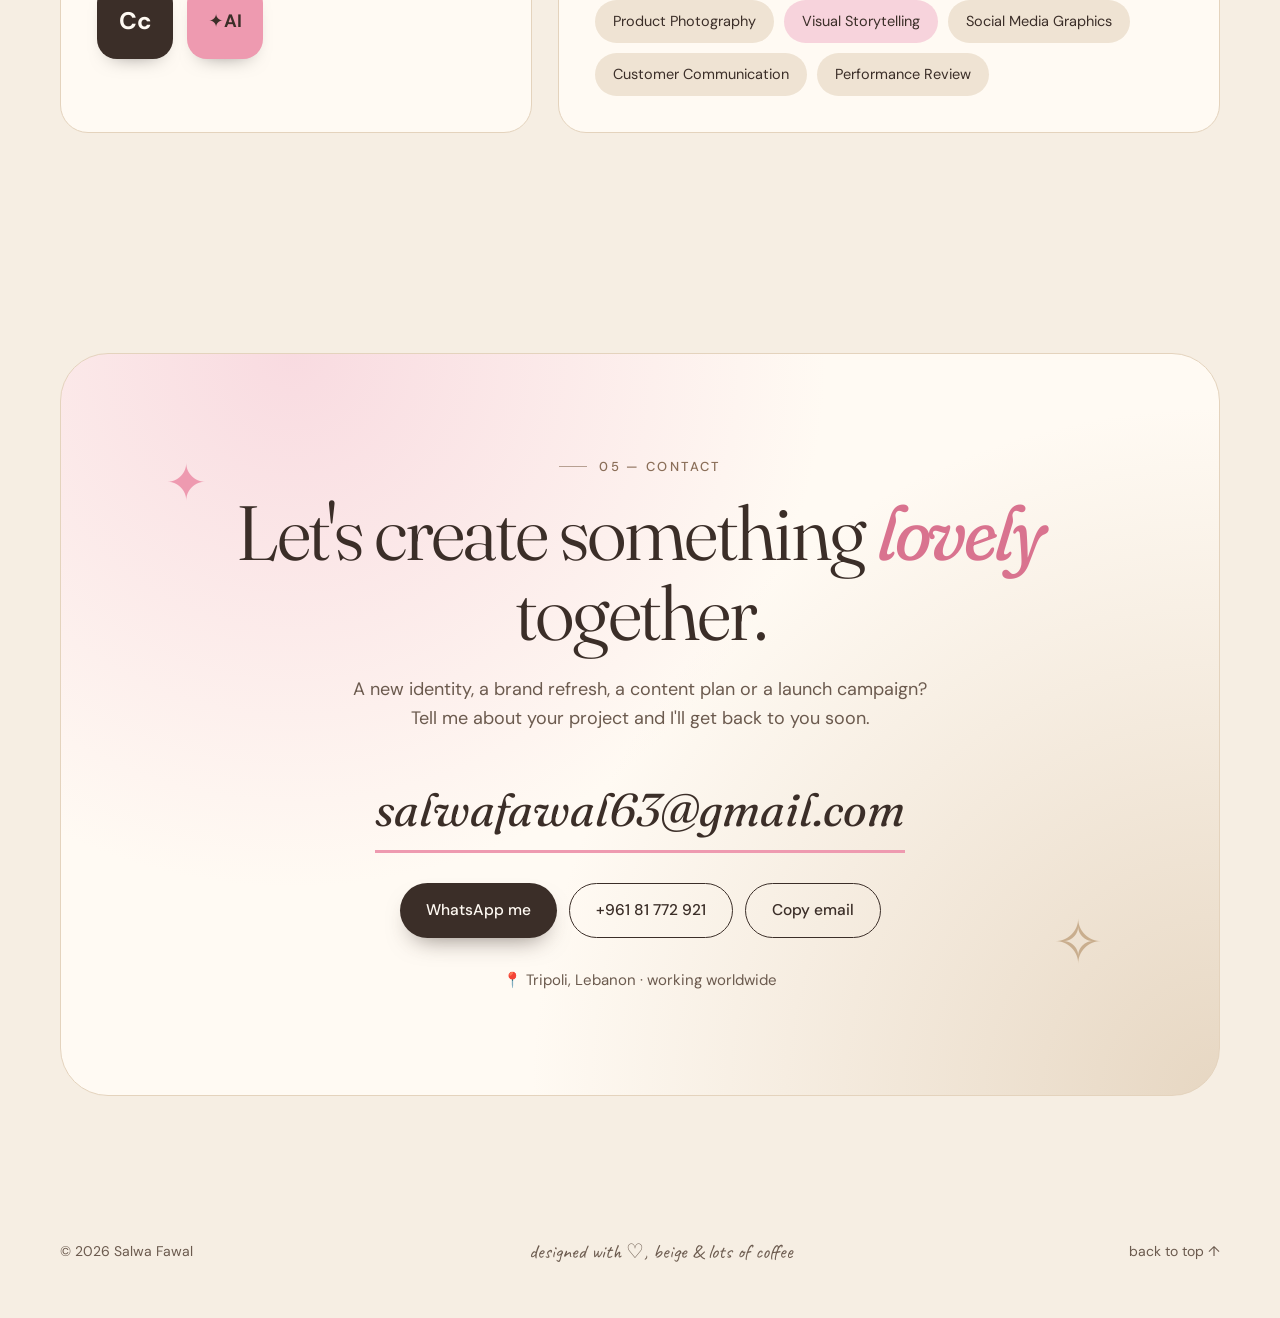
==== commit 5702d046: "Design polish: editorial work grid, impact strip, profile card, refined copy Co-Authored-By: Claude " ====
--- a/index.html
+++ b/index.html
@@ -74,21 +74,33 @@
     <!-- MARQUEE -->
     <div class="marquee" aria-hidden="true">
       <div class="marquee-track">
-        <span>Social Media Content</span><i>✿</i><span>Branding</span><i>✦</i><span>Reels &amp; Short-Form</span><i>✿</i><span>Product Photography</span><i>✦</i><span>Copywriting</span><i>✿</i><span>Editorial Design</span><i>✦</i><span>Community Management</span><i>✿</i>
-        <span>Social Media Content</span><i>✿</i><span>Branding</span><i>✦</i><span>Reels &amp; Short-Form</span><i>✿</i><span>Product Photography</span><i>✦</i><span>Copywriting</span><i>✿</i><span>Editorial Design</span><i>✦</i><span>Community Management</span><i>✿</i>
+        <span>Brand Identity</span><i>✦</i><span>Social Media Content</span><i>✦</i><span>Editorial Design</span><i>✦</i><span>Reels &amp; Short-Form</span><i>✦</i><span>Product Photography</span><i>✦</i><span>Brand Guidelines</span><i>✦</i><span>Print &amp; Packaging</span><i>✦</i>
+        <span>Brand Identity</span><i>✦</i><span>Social Media Content</span><i>✦</i><span>Editorial Design</span><i>✦</i><span>Reels &amp; Short-Form</span><i>✦</i><span>Product Photography</span><i>✦</i><span>Brand Guidelines</span><i>✦</i><span>Print &amp; Packaging</span><i>✦</i>
       </div>
     </div>
+
+    <!-- IMPACT -->
+    <section class="impact" aria-label="Highlights">
+      <div class="impact-row">
+        <div class="imp reveal"><strong>6<sup>+</sup></strong><span>years in graphic design &amp; content</span></div>
+        <div class="imp reveal"><strong>108<sup>K</sup></strong><span>followers on Planet of Gemstones, a page I run</span></div>
+        <div class="imp reveal"><strong>82.9<sup>K</sup></strong><span>views on a single reel I created</span></div>
+        <div class="imp reveal"><strong>14</strong><span>projects across branding, social &amp; print</span></div>
+      </div>
+    </section>
 
     <!-- WORK -->
     <section id="work" class="section work">
-      <div class="section-head">
-        <p class="kicker reveal">01 — Selected work</p>
-        <h2 class="reveal">Little worlds I've <em>built</em> for brands</h2>
-        <p class="lede reveal">Brand identities, campaigns, carousels, menus and magazines. Tap any project to peek inside.</p>
+      <div class="section-head split">
+        <div>
+          <p class="kicker reveal">01 — Selected work</p>
+          <h2 class="reveal">Identities, campaigns &amp; <em>editorial</em> work</h2>
+        </div>
+        <p class="lede reveal">A curated selection of brand identities, guidelines, magazines, presentations and social campaigns. Open any project to see the full case.</p>
       </div>
 
       <div class="filters reveal" role="tablist">
-        <button class="chip active" data-filter="all">All ✿</button>
+        <button class="chip active" data-filter="all">All work</button>
         <button class="chip" data-filter="branding">Branding</button>
         <button class="chip" data-filter="social">Social media</button>
         <button class="chip" data-filter="print">Print &amp; editorial</button>
@@ -99,29 +111,31 @@
 
     <!-- BRANDS -->
     <section id="brands" class="section brands">
-      <div class="section-head">
-        <p class="kicker reveal">02 — Brands I grow</p>
-        <h2 class="reveal">The feeds I <em>live</em> in every day</h2>
-        <p class="lede reveal">Two gemstone brands where I plan, shoot, edit, write and reply — the whole social story, start to finish.</p>
+      <div class="section-head split">
+        <div>
+          <p class="kicker reveal">02 — Brands I grow</p>
+          <h2 class="reveal">Long-term <em>social</em> partnerships</h2>
+        </div>
+        <p class="lede reveal">Two gemstone brands where I lead the full social story: strategy, design, product shoots, reels, copy and community.</p>
       </div>
       <div class="brand-grid">
         <a href="/planet" class="brand-card planet reveal">
-          <span class="gem" aria-hidden="true">💎</span>
+          <div class="bc-art" aria-hidden="true"><img src="img/pg-guide-1.jpg" alt="" loading="lazy" /><img src="img/sep-2.jpg" alt="" loading="lazy" /></div>
           <div>
             <span class="handle">@planet_of_gemstones · 2022 — 2026</span>
             <h3>Planet of Gemstones<small>Content creator &amp; graphic designer</small></h3>
             <div class="brand-stats"><div><strong>108K</strong><span>followers</span></div><div><strong>82.9K</strong><span>views on one reel</span></div></div>
           </div>
-          <span class="btn btn-dark go">See the reels →</span>
+          <span class="btn btn-dark go">View brand case →</span>
         </a>
         <a href="/quissah" class="brand-card quissah reveal">
-          <span class="gem" aria-hidden="true">✨</span>
+          <div class="bc-art" aria-hidden="true"><img src="img/hero-libra.jpg" alt="" loading="lazy" /><img src="img/hero-cards.jpg" alt="" loading="lazy" /></div>
           <div>
             <span class="handle">@quissah.gems · 2025 — now</span>
             <h3>Quissah<small>Content creator &amp; graphic designer</small></h3>
             <div class="brand-stats"><div><strong>17.1K</strong><span>followers</span></div><div><strong>19.9K</strong><span>views on one reel</span></div></div>
           </div>
-          <span class="btn btn-dark go">See the reels →</span>
+          <span class="btn btn-dark go">View brand case →</span>
         </a>
       </div>
     </section>
@@ -129,27 +143,29 @@
     <!-- ABOUT -->
     <section id="about" class="section about">
       <div class="about-card reveal">
-        <div class="about-photo">
-          <div class="monogram"><span>S</span><span class="amp">&amp;</span><span>F</span></div>
-          <div class="tape"></div>
-          <p class="handwrite">that's me, probably holding a coffee ☕</p>
-        </div>
+        <aside class="profile">
+          <p class="p-label">Profile</p>
+          <h3>Salwa Fawal</h3>
+          <p class="p-role">Graphic Designer &amp; Social Media Content Creator</p>
+          <dl>
+            <div><dt>Based in</dt><dd>Tripoli, Lebanon</dd></div>
+            <div><dt>Education</dt><dd>Graphic Design, Arab Open University</dd></div>
+            <div><dt>Experience</dt><dd>6+ years · 2020 — now</dd></div>
+            <div><dt>Languages</dt><dd>Arabic (native) · English</dd></div>
+            <div><dt>Open to</dt><dd>Freelance &amp; full-time roles</dd></div>
+          </dl>
+          <a class="p-cv" href="cv.pdf" download>Download CV <span>↓</span></a>
+        </aside>
         <div class="about-text">
           <p class="kicker">03 — About me</p>
-          <h2>Part designer, part storyteller, <em>full-time</em> aesthetic enthusiast.</h2>
-          <p>I'm Salwa — a graphic designer from Tripoli, Lebanon, who studied Graphic Design at the <strong>Arab Open University</strong> and fell in love with the place where design meets people: social media.</p>
-          <p>These days I plan content calendars, style and shoot products, edit reels, write the captions and answer the DMs — so every post looks lovely <em>and</em> actually moves the needle. I've helped gemstone and jewelry brands, gyms, cafés, juice bars and tech startups find their visual voice, in Lebanon and across the Gulf.</p>
-          <div class="love">
-            <span class="love-title">things that make me happy →</span>
-            <span class="tag">a perfectly aligned grid</span>
-            <span class="tag pinkish">soft beige palettes</span>
-            <span class="tag">gemstones in good light</span>
-            <span class="tag pinkish">a reel that hits 🔥</span>
-            <span class="tag">bilingual type (عربي + EN)</span>
-          </div>
-          <div class="lang">
-            <div><span>Arabic</span><div class="bar"><i style="--w:100%"></i></div><small>native</small></div>
-            <div><span>English</span><div class="bar"><i style="--w:62%"></i></div><small>intermediate</small></div>
+          <h2>Design that looks beautiful <em>and</em> does its job.</h2>
+          <p>I'm Salwa, a graphic designer from Tripoli, Lebanon. I studied Graphic Design at the <strong>Arab Open University</strong>, and I work where brand design meets social media.</p>
+          <p>I build identities and guidelines, design magazines, brochures and packaging, and run social content end to end. That means planning calendars, styling and shooting products, editing reels, writing captions and talking with customers, so every piece looks considered and actually performs.</p>
+          <p>My clients include gemstone and jewellery brands, cafés, juice bars, gyms and tech startups, in Lebanon and across the Gulf.</p>
+          <div class="values">
+            <div><b>Consistent</b><span>One clear visual system from logo to last post</span></div>
+            <div><b>Bilingual</b><span>Arabic and English typography with equal care</span></div>
+            <div><b>Hands-on</b><span>Concept, design, shoot, edit and publish</span></div>
           </div>
         </div>
       </div>
@@ -157,6 +173,7 @@
       <!-- process -->
       <div class="process">
         <p class="kicker reveal">How I work</p>
+        <h3 class="process-title reveal">A simple, reliable <em>process</em></h3>
         <ol class="steps">
           <li class="step reveal"><span class="num">01</span><h3>Plan</h3><p>Content concepts &amp; calendars shaped around the brand and its audience.</p></li>
           <li class="step reveal"><span class="num">02</span><h3>Create</h3><p>Brand-aligned graphics, carousels, stories and campaign visuals.</p></li>
@@ -169,9 +186,12 @@
 
     <!-- JOURNEY -->
     <section id="journey" class="section journey">
-      <div class="section-head">
-        <p class="kicker reveal">04 — My journey</p>
-        <h2 class="reveal">Where I've been <em>making</em> things</h2>
+      <div class="section-head split">
+        <div>
+          <p class="kicker reveal">04 — Experience</p>
+          <h2 class="reveal">Where I've been <em>making</em> things</h2>
+        </div>
+        <p class="lede reveal">From marketing visuals and video editing to leading the social presence of two gemstone brands.</p>
       </div>
       <div class="timeline">
         <article class="role reveal">
@@ -199,7 +219,7 @@
           </div>
         </article>
         <article class="role reveal">
-          <div class="when">Always ✿</div>
+          <div class="when">Ongoing</div>
           <div class="what">
             <h3>Freelance Graphic Designer <span class="at">@ project-based</span></h3>
             <p>Branding, social media designs and promotional graphics for clients — including Gulf-region projects — adapted to each brief and delivered on deadline.</p>
@@ -222,7 +242,7 @@
           </div>
         </div>
         <div class="skills reveal">
-          <p class="kicker">What I'm good at</p>
+          <p class="kicker">Core skills</p>
           <div class="skill-cloud">
             <span>Content Planning</span><span class="hl">Instagram &amp; Facebook</span><span>Reels &amp; Short-Form Video</span><span>Copywriting &amp; Captions</span><span class="hl">Branding</span><span>Community Management</span><span>Product Photography</span><span class="hl">Visual Storytelling</span><span>Social Media Graphics</span><span>Customer Communication</span><span>Performance Review</span>
           </div>
@@ -234,12 +254,12 @@
     <section id="contact" class="section contact">
       <div class="contact-card reveal">
         <span class="sparkle c1">✦</span><span class="sparkle c2">✧</span>
-        <p class="kicker">05 — Say hello</p>
-        <h2>Let's make something <em>lovely</em> together.</h2>
-        <p class="lede">Got a brand that needs a glow-up, a feed that needs a plan, or a launch that needs reels? My inbox is always open ♡</p>
+        <p class="kicker">05 — Contact</p>
+        <h2>Let's create something <em>lovely</em> together.</h2>
+        <p class="lede">A new identity, a brand refresh, a content plan or a launch campaign? Tell me about your project and I'll get back to you soon.</p>
         <a class="mail magnetic" href="mailto:salwafawal63@gmail.com">salwafawal63@gmail.com</a>
         <div class="contact-row">
-          <a class="btn btn-dark magnetic" href="https://wa.me/96181772921" target="_blank" rel="noopener">WhatsApp me ✿</a>
+          <a class="btn btn-dark magnetic" href="https://wa.me/96181772921" target="_blank" rel="noopener">WhatsApp me</a>
           <a class="btn btn-ghost magnetic" href="tel:+96181772921">+961 81 772 921</a>
           <button class="btn btn-ghost magnetic" id="copy">Copy email</button>
         </div>
--- a/style.css
+++ b/style.css
@@ -550,3 +550,141 @@
 .dp-morph{position:absolute;inset:0;z-index:1}
 .deck-player.is-morph .dp-stage > img{opacity:0!important}
 .dp-stage{background:#fff}
+
+/* =====================================================================
+   POLISH PASS: a more editorial, premium look
+   ===================================================================== */
+:root{--line:rgba(138,110,88,.22)}
+body{font-size:16.5px}
+.kicker{display:flex;align-items:center;gap:12px}
+.kicker::before{content:"";width:28px;height:1px;background:currentColor;opacity:.6}
+.contact-card .kicker{justify-content:center}
+.section{padding-top:110px;padding-bottom:110px}
+.section-head.split{max-width:none;display:grid;grid-template-columns:1.2fr 1fr;gap:40px;align-items:end;padding-bottom:34px;margin-bottom:36px;border-bottom:1px solid var(--line)}
+.section-head.split .lede{margin:0 0 6px;max-width:460px;justify-self:end}
+h2{font-weight:330;letter-spacing:-.035em}
+
+/* hero refinements */
+.hero-title{font-weight:330}
+.marquee{transform:none;margin:30px 0 0;padding:18px 0;background:var(--ink)}
+.marquee span{font-size:clamp(22px,2.4vw,32px)}
+.marquee i{font-size:16px;color:var(--pink)}
+
+/* impact strip */
+.impact{max-width:1280px;margin:0 auto;padding:70px clamp(20px,5vw,60px) 0}
+.impact-row{display:grid;grid-template-columns:repeat(4,1fr);border-top:1px solid var(--line);border-bottom:1px solid var(--line)}
+.imp{padding:34px 26px 30px;border-left:1px solid var(--line)}
+.imp:first-child{border-left:0;padding-left:0}
+.imp strong{display:block;font-family:var(--serif);font-weight:330;font-size:clamp(44px,5vw,68px);line-height:1;letter-spacing:-.03em}
+.imp sup{font-size:.45em;vertical-align:.9em;margin-left:2px;color:var(--pink-deep)}
+.imp span{display:block;margin-top:12px;font-size:14px;color:var(--ink-soft);max-width:220px}
+
+/* work grid: curated sizes */
+.grid{grid-auto-flow:row;gap:28px}
+.card{border-radius:24px;background:transparent;box-shadow:none}
+.card.size-wide{grid-column:span 8}
+.card.size-std{grid-column:span 4}
+.card.size-half{grid-column:span 6}
+.card.size-full{grid-column:1/-1}
+.card .thumb{border-radius:24px;aspect-ratio:4/3.3;background:var(--bg2)}
+.card.size-wide .thumb{aspect-ratio:16/9.3}
+.card.size-std .thumb{aspect-ratio:4/4.3}
+.card.size-half .thumb{aspect-ratio:16/10.5}
+.card.size-full .thumb{aspect-ratio:21/7.5}
+.card:hover{box-shadow:none}
+.card .thumb::after{content:"";position:absolute;inset:0;border-radius:inherit;box-shadow:inset 0 0 0 1px rgba(59,46,40,.06);pointer-events:none}
+.card:hover .thumb{box-shadow:0 30px 60px -32px rgba(82,58,40,.45)}
+.card .thumb{transition:box-shadow .5s}
+.card .view{top:auto;bottom:16px;right:auto;left:16px;background:rgba(255,250,243,.92);backdrop-filter:blur(8px);color:var(--ink);font-weight:500;font-size:13.5px;padding:9px 16px;transform:translateY(10px)}
+.card .view i{font-style:normal;color:var(--pink-deep);margin-left:4px}
+.card .meta{padding:18px 4px 6px;align-items:flex-start}
+.c-kick{display:flex;align-items:center;gap:10px;font-size:12px;letter-spacing:.12em;text-transform:uppercase;color:var(--mocha);margin:0 0 8px!important}
+.c-no{font-family:var(--serif);font-style:italic;font-size:15px;letter-spacing:0;color:var(--pink-deep);text-transform:none}
+.card h3{font-size:clamp(22px,2vw,28px);font-weight:400}
+.c-desc{font-size:14.5px!important;color:var(--ink-soft);margin-top:6px!important;max-width:520px}
+.card .arrow{margin-top:26px;width:44px;height:44px}
+.grid.filtered .card{grid-column:span 6}
+.grid.filtered .card .thumb{aspect-ratio:16/10.5}
+.chip{background:transparent}
+.chip:hover{transform:none;border-color:var(--ink)}
+
+/* brand cards with real work */
+.brand-card{min-height:380px;padding:40px;overflow:hidden}
+.brand-card > div:not(.bc-art){position:relative;z-index:2;max-width:56%}
+.brand-card .go{position:relative;z-index:2}
+.bc-art{position:absolute;right:-20px;top:50%;width:46%;height:120%;transform:translateY(-50%);pointer-events:none}
+.bc-art img{position:absolute;border-radius:16px;box-shadow:0 30px 50px -24px rgba(0,0,0,.45);object-fit:cover;transition:transform .7s cubic-bezier(.3,1.3,.5,1)}
+.bc-art img:first-child{width:62%;aspect-ratio:3/4;top:16%;left:4%;transform:rotate(-6deg)}
+.bc-art img:last-child{width:62%;aspect-ratio:3/4;top:30%;left:38%;transform:rotate(5deg)}
+.brand-card:hover .bc-art img:first-child{transform:rotate(-9deg) translateY(-8px)}
+.brand-card:hover .bc-art img:last-child{transform:rotate(8deg) translateY(-12px)}
+.brand-card:hover{transform:translateY(-6px)}
+
+/* about: profile card */
+.about-card{grid-template-columns:.85fr 1.15fr;gap:64px;align-items:stretch;background:transparent;border:0;padding:0}
+.profile{background:var(--ink);color:var(--cream);border-radius:32px;padding:40px 36px;display:flex;flex-direction:column;position:relative;overflow:hidden}
+.profile::before{content:"";position:absolute;width:320px;height:320px;right:-120px;top:-120px;border-radius:50%;background:radial-gradient(circle,rgba(238,154,176,.35),transparent 70%)}
+.p-label{font-size:12px;letter-spacing:.18em;text-transform:uppercase;color:var(--pink);margin-bottom:26px}
+.profile h3{font-family:var(--serif);font-weight:330;font-size:clamp(38px,3.6vw,50px);letter-spacing:-.03em;line-height:1}
+.p-role{color:rgba(255,250,243,.7);margin-top:10px;font-size:15px}
+.profile dl{margin:30px 0 26px;display:grid}
+.profile dl div{display:grid;grid-template-columns:110px 1fr;gap:14px;padding:13px 0;border-top:1px solid rgba(255,250,243,.12);font-size:14.5px}
+.profile dt{color:rgba(255,250,243,.55)}
+.profile dd{color:var(--cream)}
+.p-cv{margin-top:auto;align-self:flex-start;display:inline-flex;gap:10px;align-items:center;padding:12px 22px;border-radius:999px;background:var(--cream);color:var(--ink);font-weight:500;font-size:14.5px;transition:background .3s,transform .3s}
+.p-cv:hover{background:var(--pink);transform:translateY(-2px)}
+.about-text{padding:10px 0}
+.about-text h2{font-size:clamp(32px,3.4vw,48px)}
+.values{display:grid;grid-template-columns:repeat(3,1fr);gap:14px;margin-top:28px}
+.values div{border-top:1.5px solid var(--ink);padding-top:14px}
+.values b{display:block;font-family:var(--serif);font-weight:500;font-size:19px;margin-bottom:4px}
+.values span{font-size:13.5px;color:var(--ink-soft)}
+.process{margin-top:110px}
+.process-title{font-family:var(--serif);font-weight:330;font-size:clamp(28px,3vw,40px);letter-spacing:-.03em;margin:-4px 0 28px}
+.process-title em{color:var(--pink-deep)}
+.step{background:transparent;border:1px solid var(--line);border-radius:22px}
+.step:hover{transform:translateY(-6px);background:var(--cream)}
+
+/* journey */
+.when{font-family:var(--serif);font-style:italic;font-size:22px;color:var(--pink-deep)}
+.role{border-top:1px solid var(--line)}
+.role:last-child{border-bottom:1px solid var(--line)}
+.tools,.skills{border-radius:28px}
+
+/* contact */
+.contact-card h2{font-weight:330}
+.footer .handwrite{font-size:20px}
+
+@media (max-width:1000px){
+  .section-head.split{grid-template-columns:1fr;gap:16px}
+  .section-head.split .lede{justify-self:start}
+  .impact-row{grid-template-columns:repeat(2,1fr)}
+  .imp:nth-child(3){border-left:0;padding-left:0}
+  .imp:nth-child(n+3){border-top:1px solid var(--line)}
+  .card.size-wide,.card.size-std,.card.size-half{grid-column:span 6}
+  .card.size-wide .thumb,.card.size-std .thumb{aspect-ratio:16/11}
+  .about-card{grid-template-columns:1fr;gap:40px}
+  .brand-card > div:not(.bc-art){max-width:60%}
+}
+@media (max-width:720px){
+  .imp{padding:24px 14px 22px}
+  .imp:nth-child(odd){border-left:0;padding-left:0}
+  .imp:nth-child(2),.imp:nth-child(4){border-left:1px solid var(--line)}
+  .card.size-wide,.card.size-std,.card.size-half,.card.size-full,.grid.filtered .card{grid-column:1/-1}
+  .card .thumb,.card.size-full .thumb{aspect-ratio:4/3.2!important}
+  .values{grid-template-columns:1fr}
+  .brand-card{min-height:auto;padding:30px 26px}
+  .brand-card > div:not(.bc-art){max-width:100%}
+  .bc-art{position:relative;right:auto;top:auto;transform:none;width:100%;height:230px;margin:6px 0 20px;order:-1}
+  .profile dl div{grid-template-columns:96px 1fr}
+}
+.journey .section-head.split{border-bottom:0;padding-bottom:10px}
+.brand-card > div:not(.bc-art){max-width:60%}
+.bc-art{width:42%;right:-30px}
+.brand-card .handle{display:block;font-size:13px}
+@media (max-width:720px){.brand-card > div:not(.bc-art){max-width:100%}.bc-art{width:100%;right:auto}}
+@media (max-width:720px){
+  .bc-art{height:250px;margin:0 0 18px}
+  .bc-art img:first-child{width:44%;top:4%;left:6%}
+  .bc-art img:last-child{width:44%;top:12%;left:46%}
+}
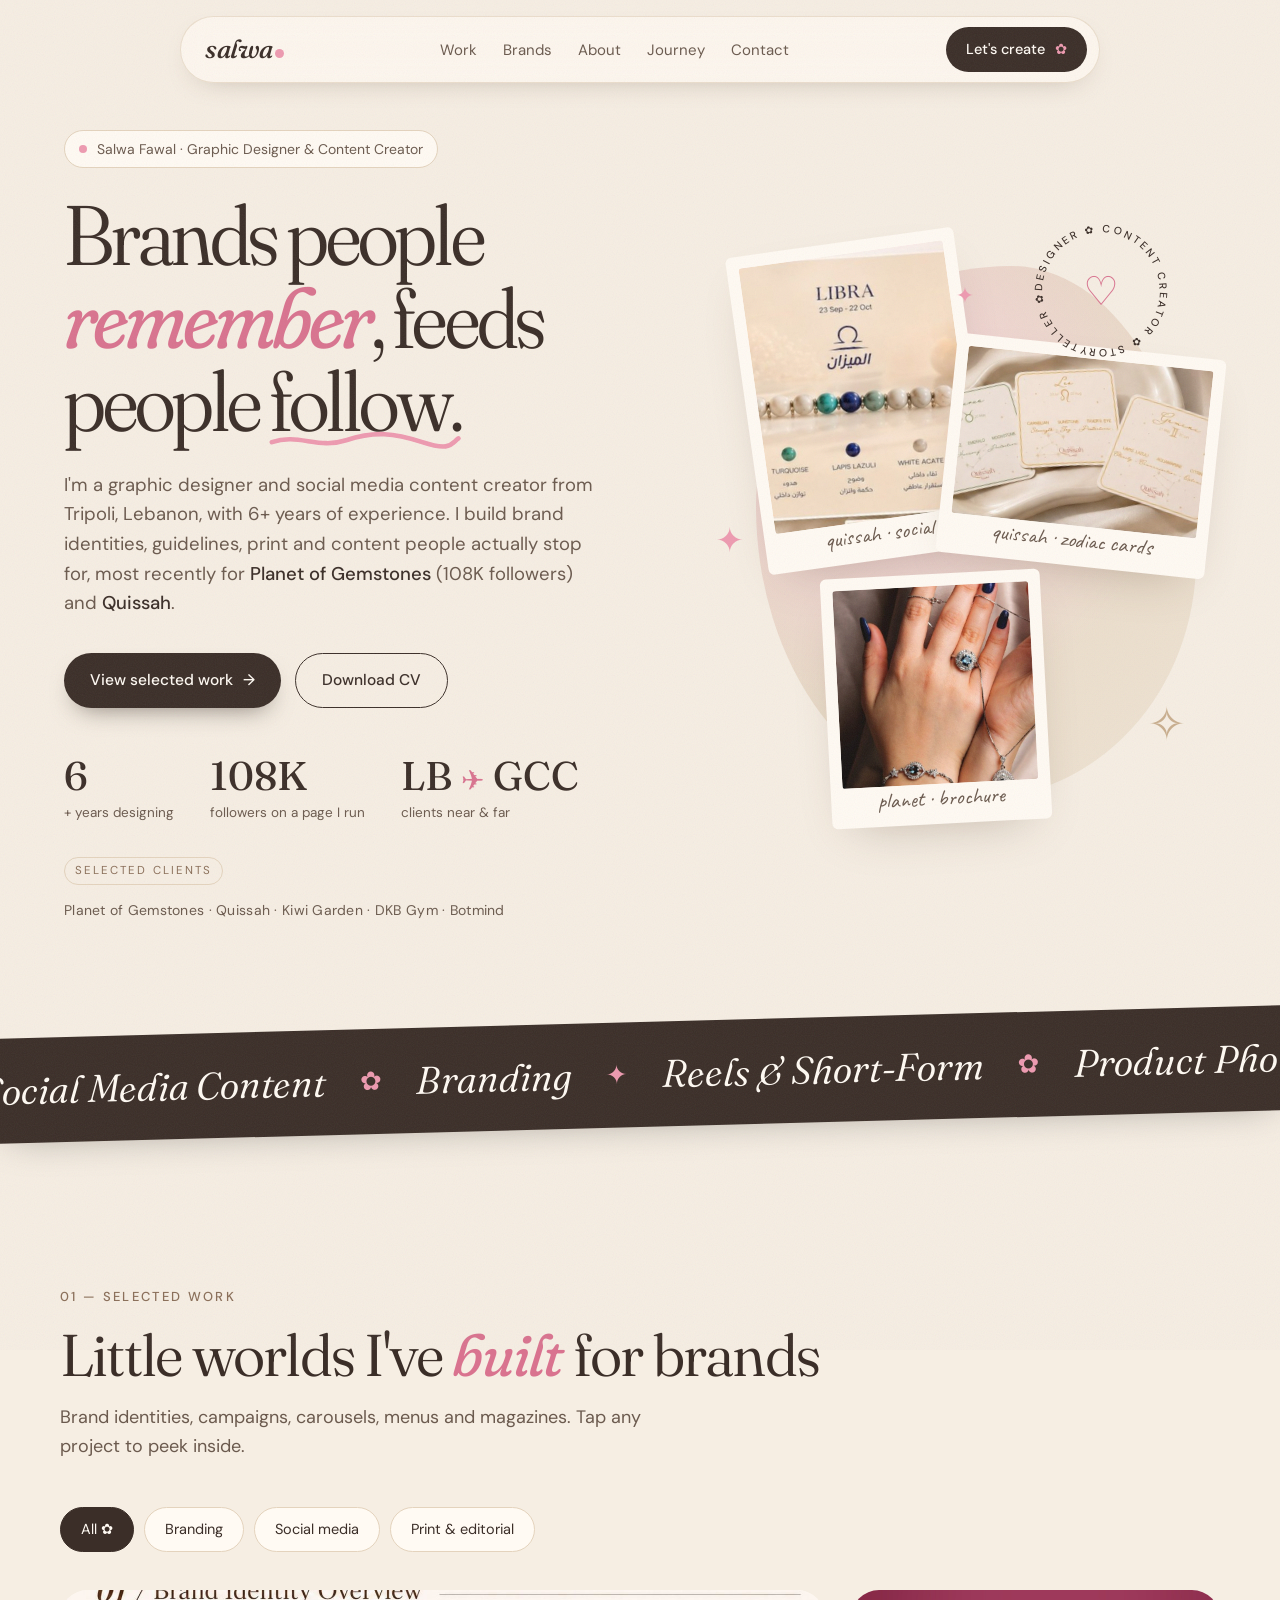
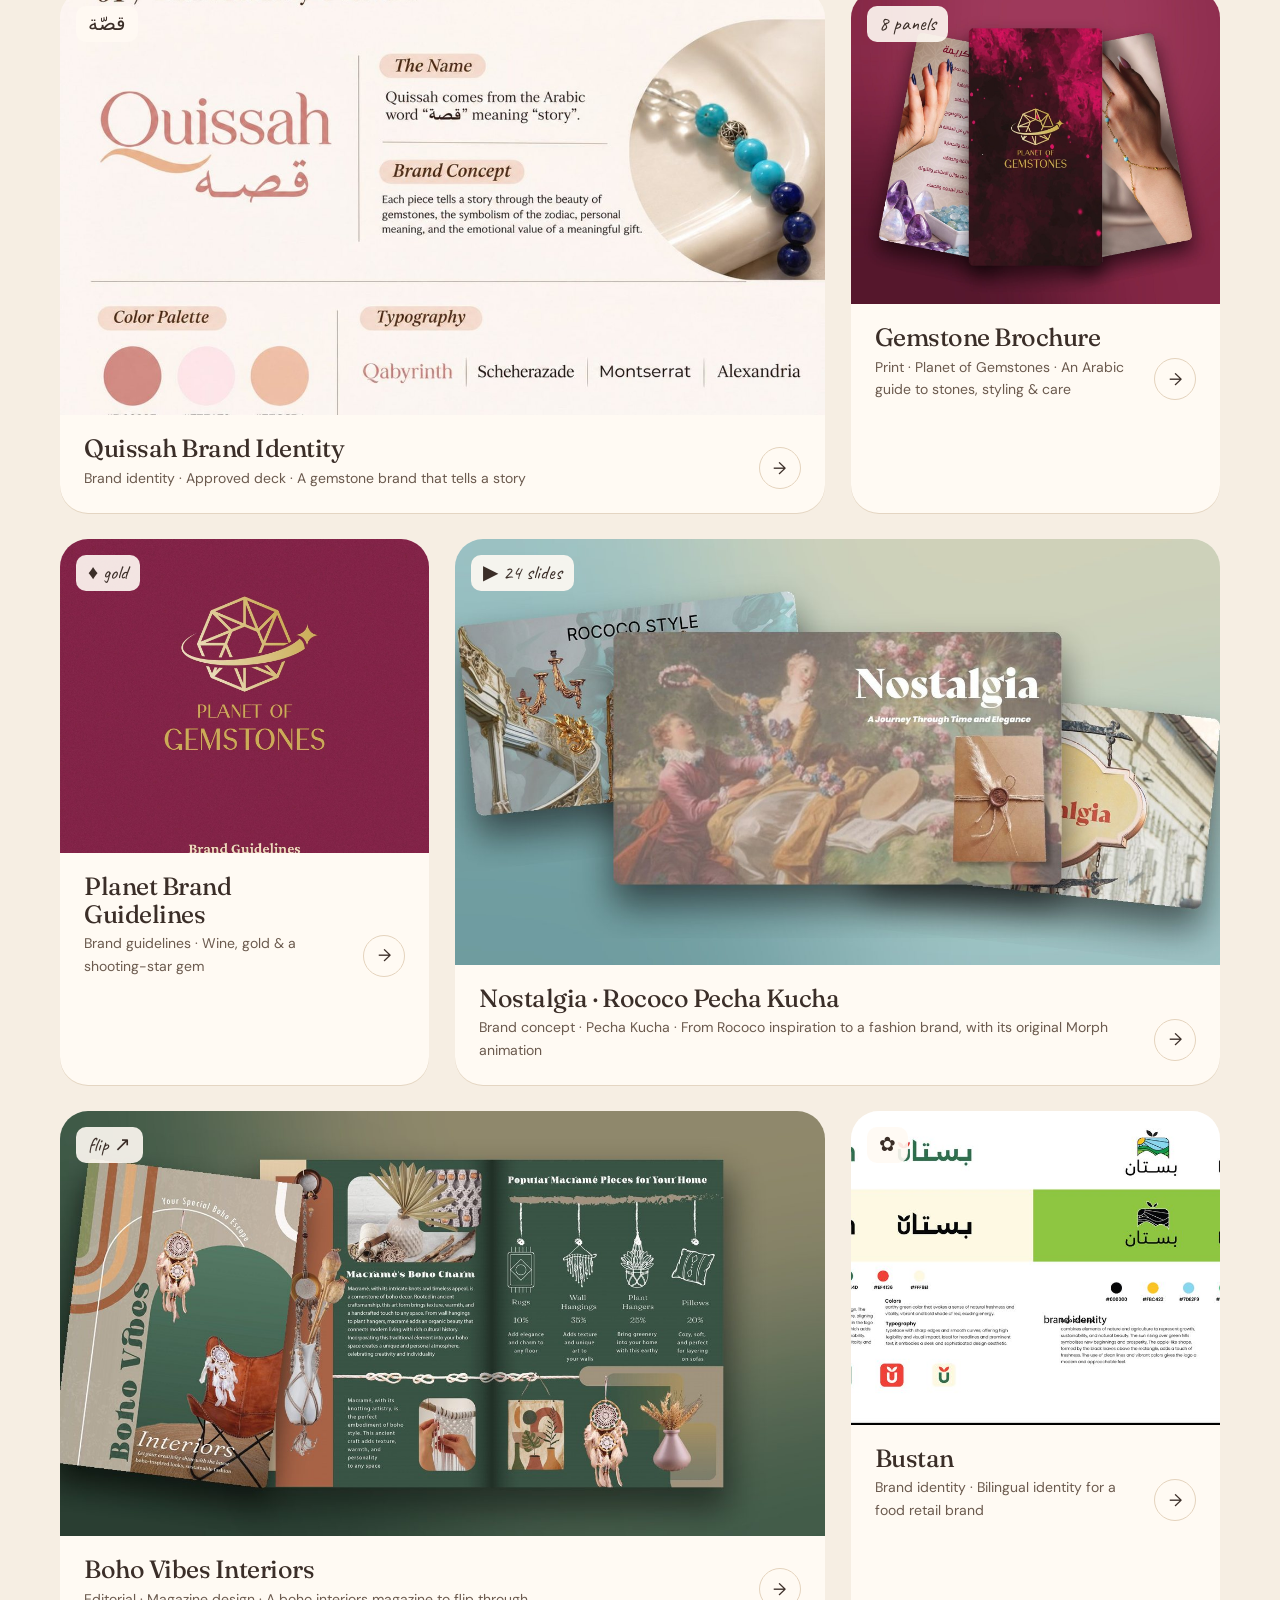
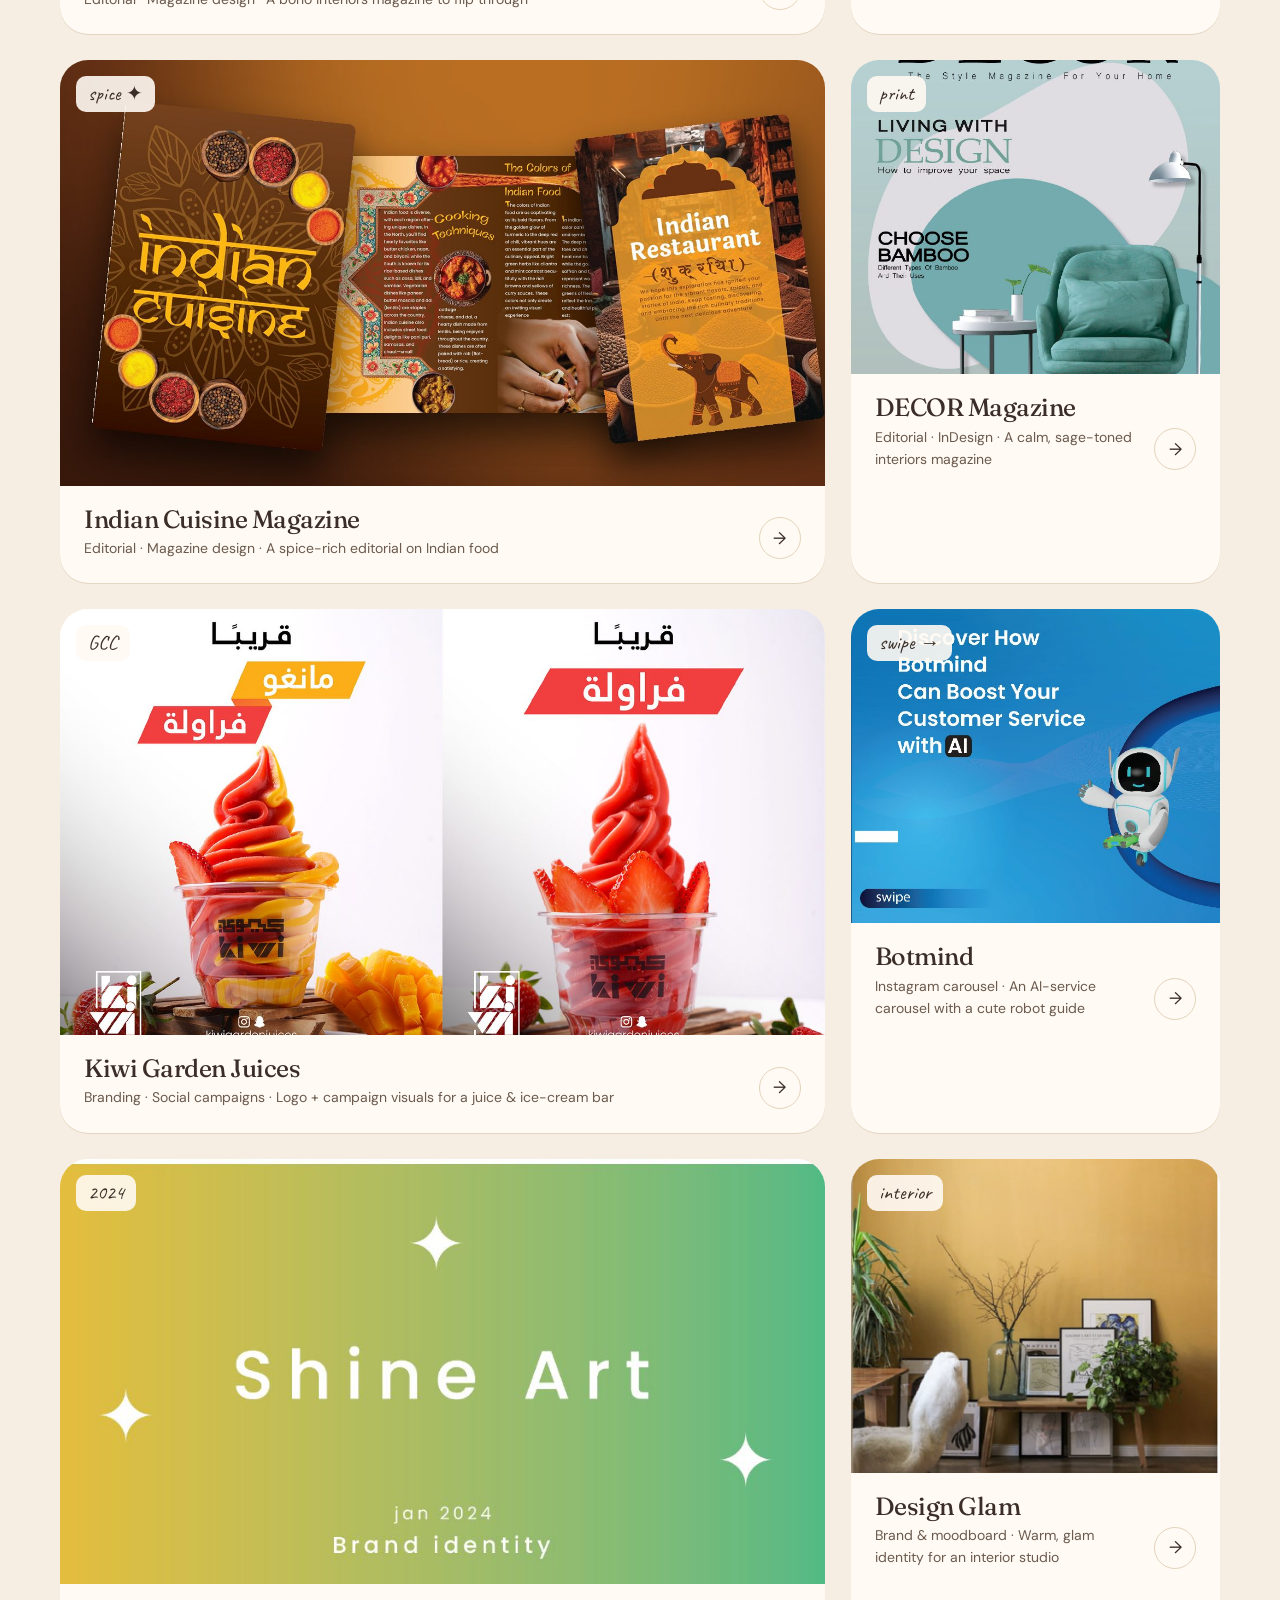
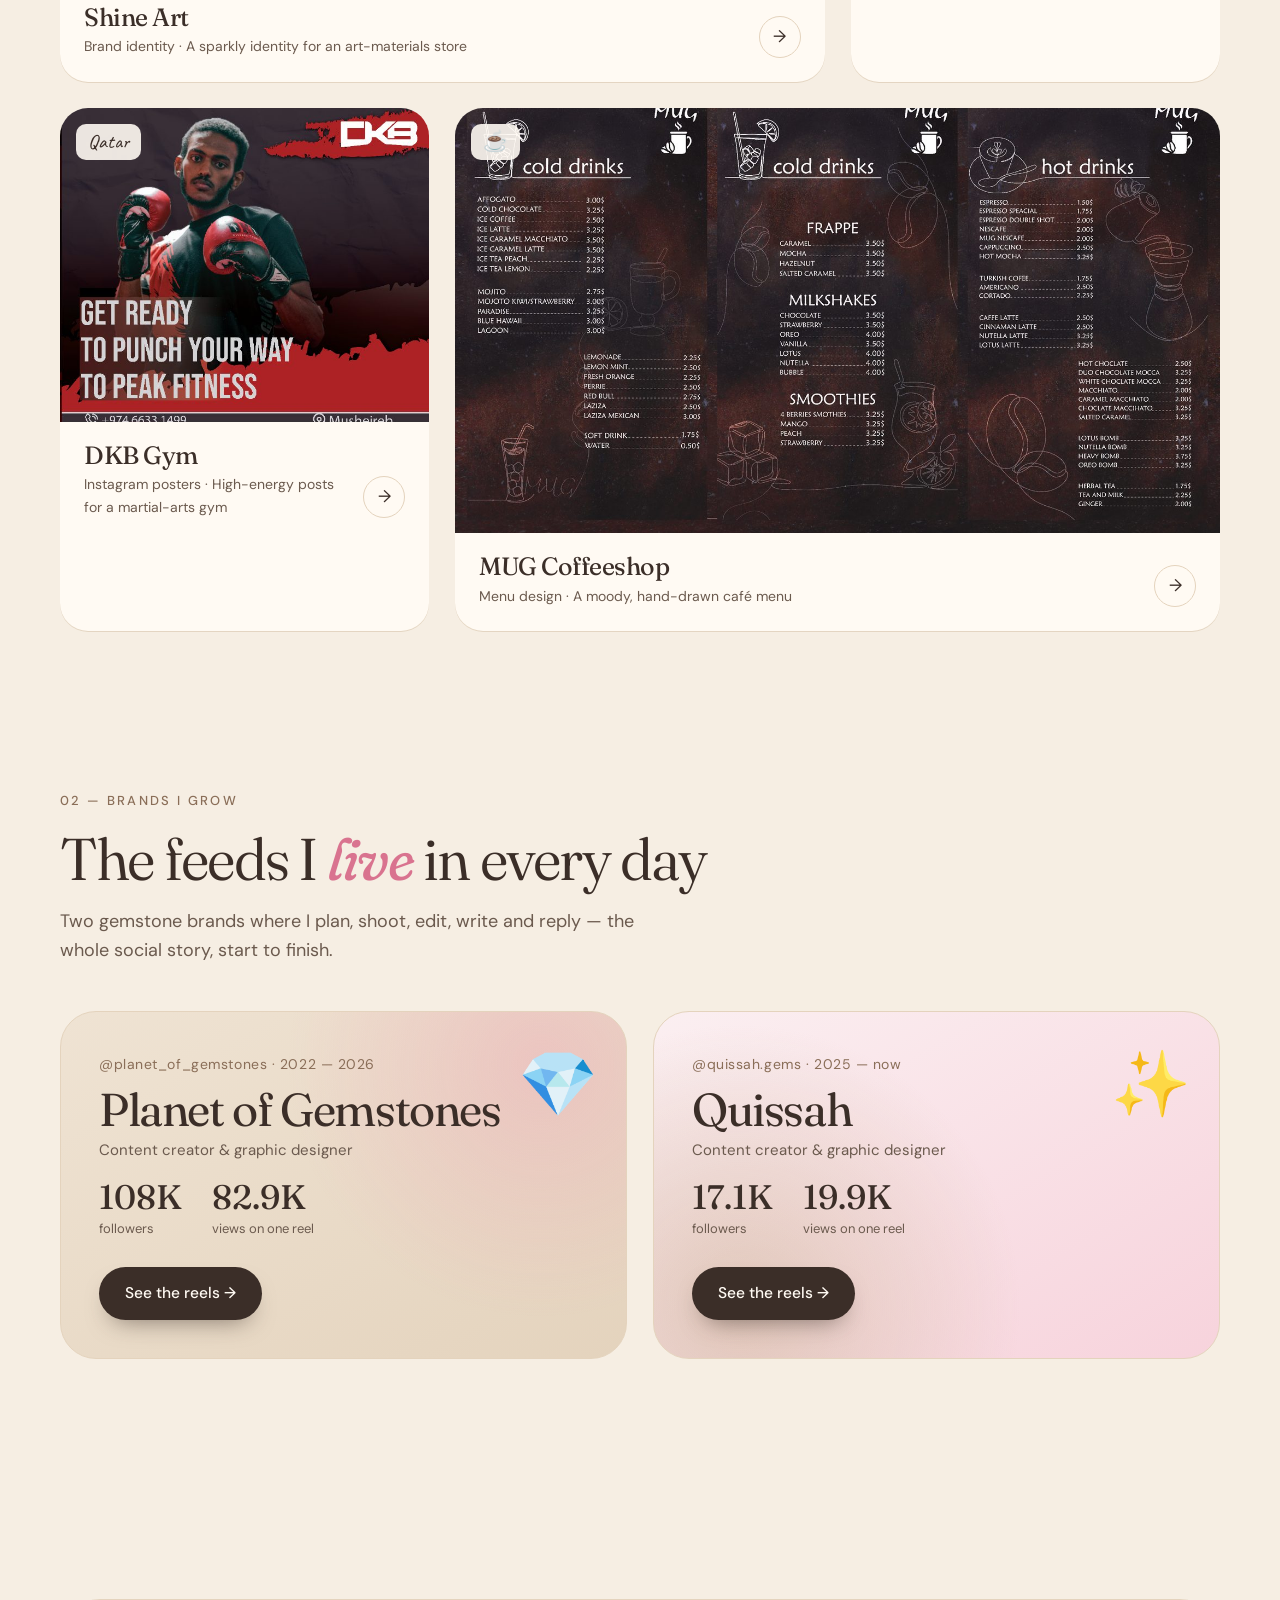
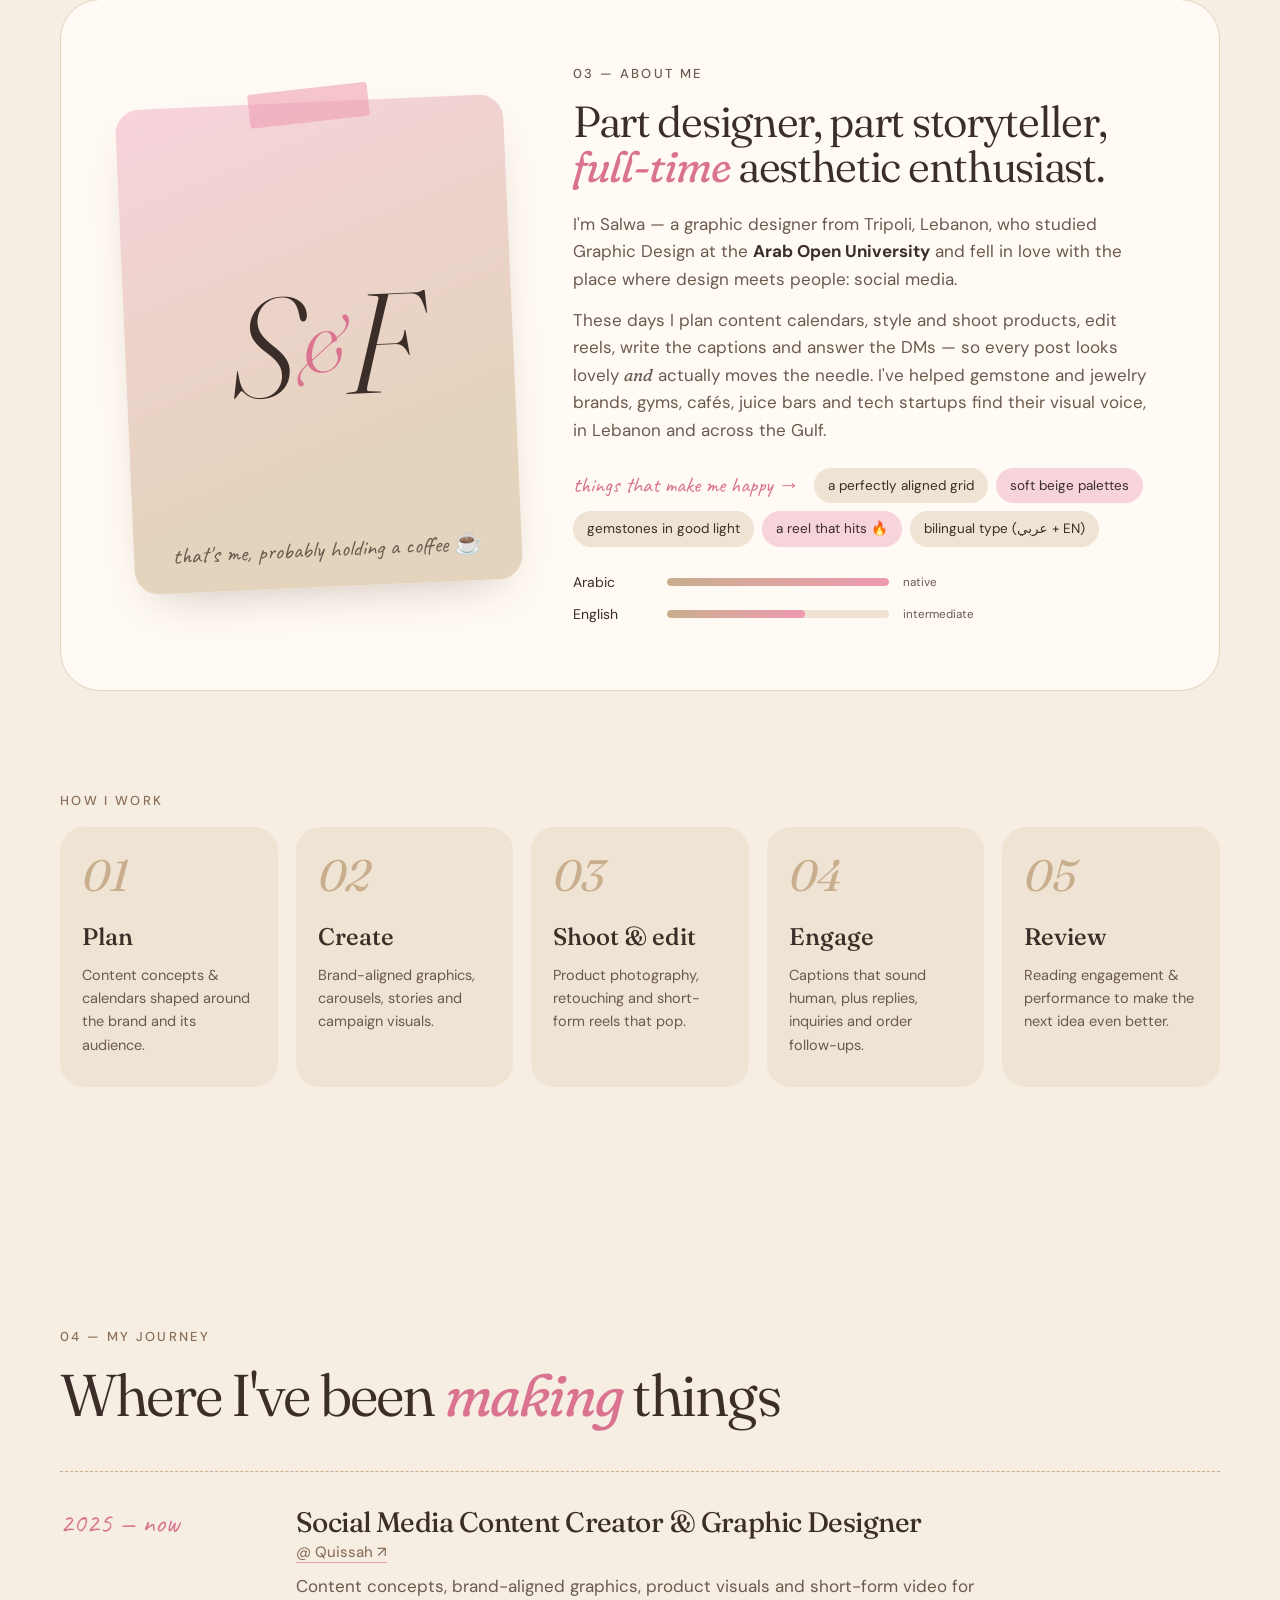
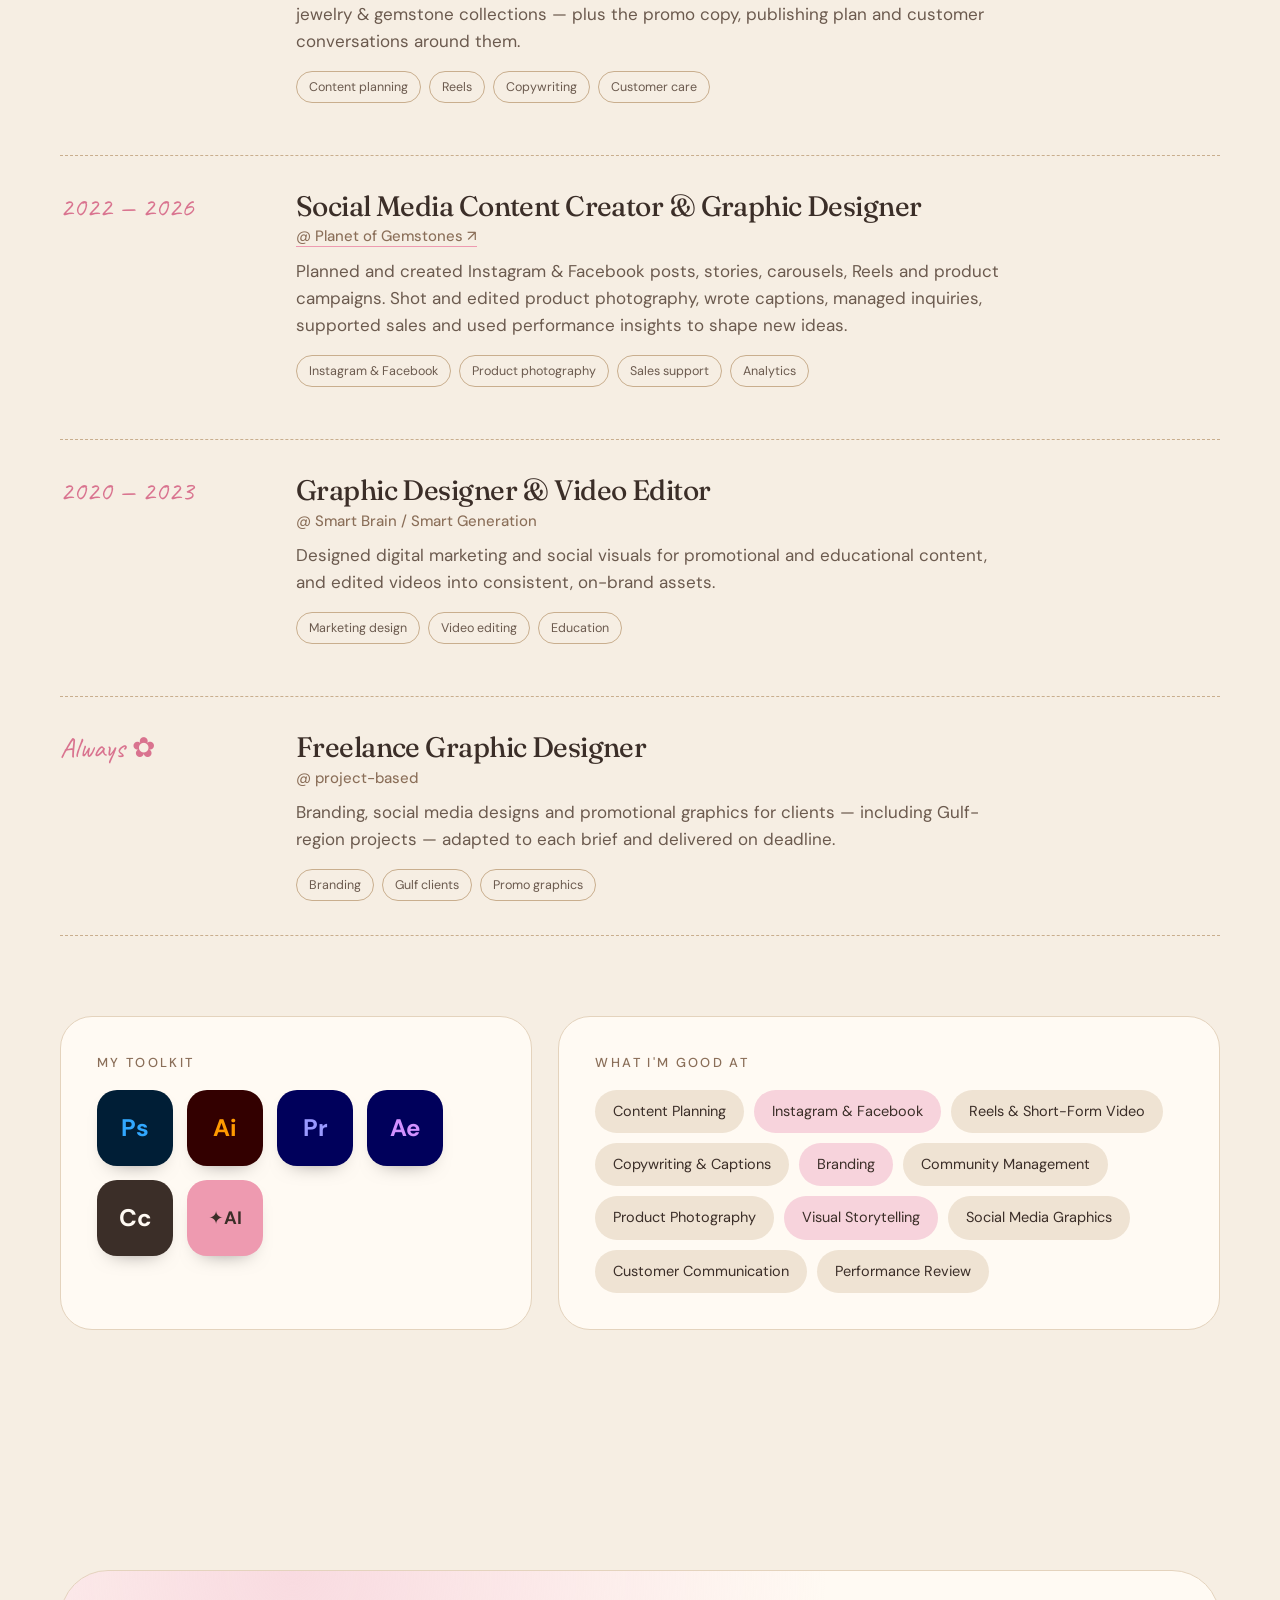
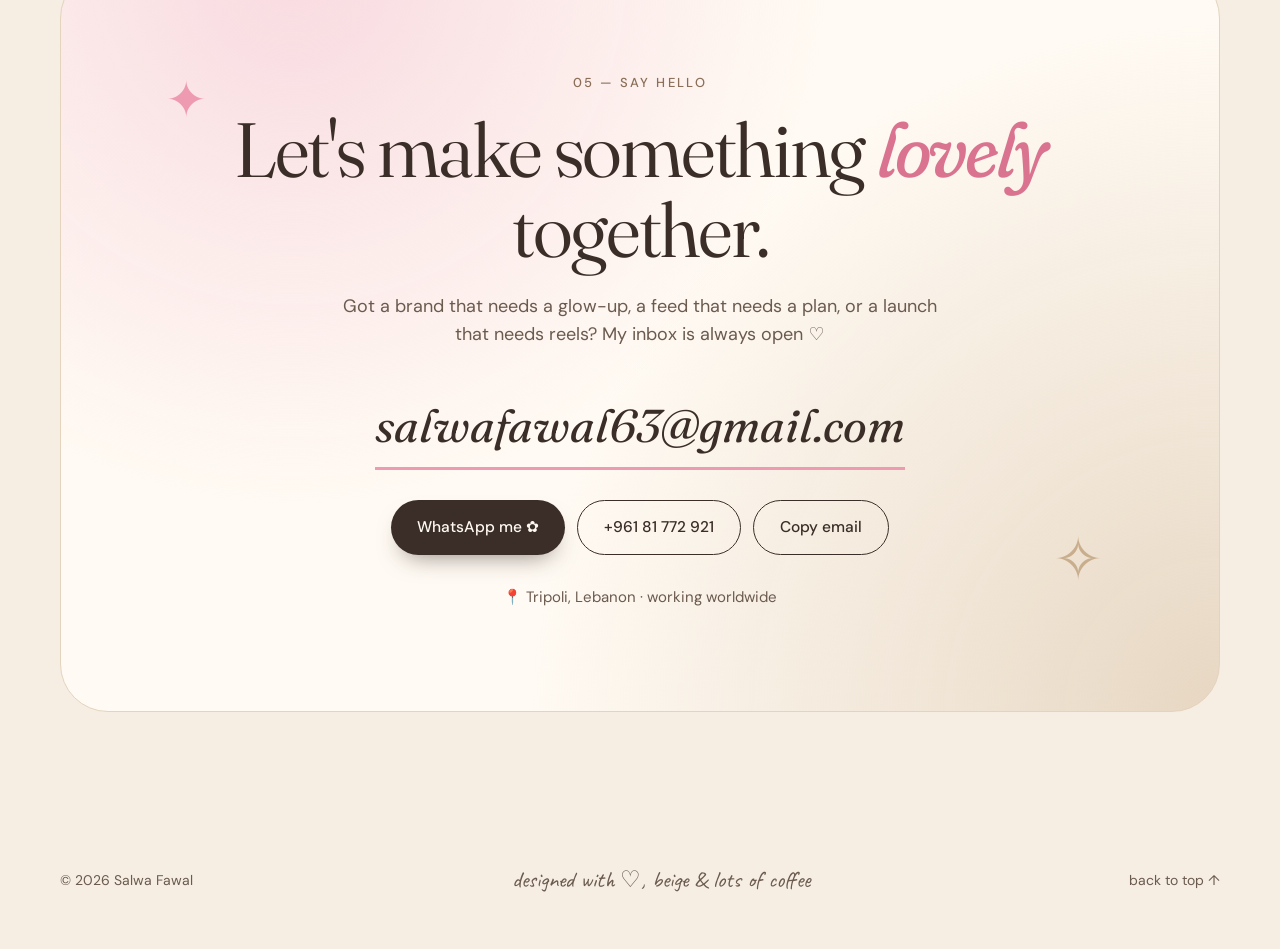
==== commit 5b94c5a0: "Revert design polish pass (back to previous look) Co-Authored-By: Claude Opus 5.5 <noreply@anthropic" ====
--- a/index.html
+++ b/index.html
@@ -74,33 +74,21 @@
     <!-- MARQUEE -->
     <div class="marquee" aria-hidden="true">
       <div class="marquee-track">
-        <span>Brand Identity</span><i>✦</i><span>Social Media Content</span><i>✦</i><span>Editorial Design</span><i>✦</i><span>Reels &amp; Short-Form</span><i>✦</i><span>Product Photography</span><i>✦</i><span>Brand Guidelines</span><i>✦</i><span>Print &amp; Packaging</span><i>✦</i>
-        <span>Brand Identity</span><i>✦</i><span>Social Media Content</span><i>✦</i><span>Editorial Design</span><i>✦</i><span>Reels &amp; Short-Form</span><i>✦</i><span>Product Photography</span><i>✦</i><span>Brand Guidelines</span><i>✦</i><span>Print &amp; Packaging</span><i>✦</i>
+        <span>Social Media Content</span><i>✿</i><span>Branding</span><i>✦</i><span>Reels &amp; Short-Form</span><i>✿</i><span>Product Photography</span><i>✦</i><span>Copywriting</span><i>✿</i><span>Editorial Design</span><i>✦</i><span>Community Management</span><i>✿</i>
+        <span>Social Media Content</span><i>✿</i><span>Branding</span><i>✦</i><span>Reels &amp; Short-Form</span><i>✿</i><span>Product Photography</span><i>✦</i><span>Copywriting</span><i>✿</i><span>Editorial Design</span><i>✦</i><span>Community Management</span><i>✿</i>
       </div>
     </div>
-
-    <!-- IMPACT -->
-    <section class="impact" aria-label="Highlights">
-      <div class="impact-row">
-        <div class="imp reveal"><strong>6<sup>+</sup></strong><span>years in graphic design &amp; content</span></div>
-        <div class="imp reveal"><strong>108<sup>K</sup></strong><span>followers on Planet of Gemstones, a page I run</span></div>
-        <div class="imp reveal"><strong>82.9<sup>K</sup></strong><span>views on a single reel I created</span></div>
-        <div class="imp reveal"><strong>14</strong><span>projects across branding, social &amp; print</span></div>
-      </div>
-    </section>
 
     <!-- WORK -->
     <section id="work" class="section work">
-      <div class="section-head split">
-        <div>
-          <p class="kicker reveal">01 — Selected work</p>
-          <h2 class="reveal">Identities, campaigns &amp; <em>editorial</em> work</h2>
-        </div>
-        <p class="lede reveal">A curated selection of brand identities, guidelines, magazines, presentations and social campaigns. Open any project to see the full case.</p>
+      <div class="section-head">
+        <p class="kicker reveal">01 — Selected work</p>
+        <h2 class="reveal">Little worlds I've <em>built</em> for brands</h2>
+        <p class="lede reveal">Brand identities, campaigns, carousels, menus and magazines. Tap any project to peek inside.</p>
       </div>
 
       <div class="filters reveal" role="tablist">
-        <button class="chip active" data-filter="all">All work</button>
+        <button class="chip active" data-filter="all">All ✿</button>
         <button class="chip" data-filter="branding">Branding</button>
         <button class="chip" data-filter="social">Social media</button>
         <button class="chip" data-filter="print">Print &amp; editorial</button>
@@ -111,31 +99,29 @@
 
     <!-- BRANDS -->
     <section id="brands" class="section brands">
-      <div class="section-head split">
-        <div>
-          <p class="kicker reveal">02 — Brands I grow</p>
-          <h2 class="reveal">Long-term <em>social</em> partnerships</h2>
-        </div>
-        <p class="lede reveal">Two gemstone brands where I lead the full social story: strategy, design, product shoots, reels, copy and community.</p>
+      <div class="section-head">
+        <p class="kicker reveal">02 — Brands I grow</p>
+        <h2 class="reveal">The feeds I <em>live</em> in every day</h2>
+        <p class="lede reveal">Two gemstone brands where I plan, shoot, edit, write and reply — the whole social story, start to finish.</p>
       </div>
       <div class="brand-grid">
         <a href="/planet" class="brand-card planet reveal">
-          <div class="bc-art" aria-hidden="true"><img src="img/pg-guide-1.jpg" alt="" loading="lazy" /><img src="img/sep-2.jpg" alt="" loading="lazy" /></div>
+          <span class="gem" aria-hidden="true">💎</span>
           <div>
             <span class="handle">@planet_of_gemstones · 2022 — 2026</span>
             <h3>Planet of Gemstones<small>Content creator &amp; graphic designer</small></h3>
             <div class="brand-stats"><div><strong>108K</strong><span>followers</span></div><div><strong>82.9K</strong><span>views on one reel</span></div></div>
           </div>
-          <span class="btn btn-dark go">View brand case →</span>
+          <span class="btn btn-dark go">See the reels →</span>
         </a>
         <a href="/quissah" class="brand-card quissah reveal">
-          <div class="bc-art" aria-hidden="true"><img src="img/hero-libra.jpg" alt="" loading="lazy" /><img src="img/hero-cards.jpg" alt="" loading="lazy" /></div>
+          <span class="gem" aria-hidden="true">✨</span>
           <div>
             <span class="handle">@quissah.gems · 2025 — now</span>
             <h3>Quissah<small>Content creator &amp; graphic designer</small></h3>
             <div class="brand-stats"><div><strong>17.1K</strong><span>followers</span></div><div><strong>19.9K</strong><span>views on one reel</span></div></div>
           </div>
-          <span class="btn btn-dark go">View brand case →</span>
+          <span class="btn btn-dark go">See the reels →</span>
         </a>
       </div>
     </section>
@@ -143,29 +129,27 @@
     <!-- ABOUT -->
     <section id="about" class="section about">
       <div class="about-card reveal">
-        <aside class="profile">
-          <p class="p-label">Profile</p>
-          <h3>Salwa Fawal</h3>
-          <p class="p-role">Graphic Designer &amp; Social Media Content Creator</p>
-          <dl>
-            <div><dt>Based in</dt><dd>Tripoli, Lebanon</dd></div>
-            <div><dt>Education</dt><dd>Graphic Design, Arab Open University</dd></div>
-            <div><dt>Experience</dt><dd>6+ years · 2020 — now</dd></div>
-            <div><dt>Languages</dt><dd>Arabic (native) · English</dd></div>
-            <div><dt>Open to</dt><dd>Freelance &amp; full-time roles</dd></div>
-          </dl>
-          <a class="p-cv" href="cv.pdf" download>Download CV <span>↓</span></a>
-        </aside>
+        <div class="about-photo">
+          <div class="monogram"><span>S</span><span class="amp">&amp;</span><span>F</span></div>
+          <div class="tape"></div>
+          <p class="handwrite">that's me, probably holding a coffee ☕</p>
+        </div>
         <div class="about-text">
           <p class="kicker">03 — About me</p>
-          <h2>Design that looks beautiful <em>and</em> does its job.</h2>
-          <p>I'm Salwa, a graphic designer from Tripoli, Lebanon. I studied Graphic Design at the <strong>Arab Open University</strong>, and I work where brand design meets social media.</p>
-          <p>I build identities and guidelines, design magazines, brochures and packaging, and run social content end to end. That means planning calendars, styling and shooting products, editing reels, writing captions and talking with customers, so every piece looks considered and actually performs.</p>
-          <p>My clients include gemstone and jewellery brands, cafés, juice bars, gyms and tech startups, in Lebanon and across the Gulf.</p>
-          <div class="values">
-            <div><b>Consistent</b><span>One clear visual system from logo to last post</span></div>
-            <div><b>Bilingual</b><span>Arabic and English typography with equal care</span></div>
-            <div><b>Hands-on</b><span>Concept, design, shoot, edit and publish</span></div>
+          <h2>Part designer, part storyteller, <em>full-time</em> aesthetic enthusiast.</h2>
+          <p>I'm Salwa — a graphic designer from Tripoli, Lebanon, who studied Graphic Design at the <strong>Arab Open University</strong> and fell in love with the place where design meets people: social media.</p>
+          <p>These days I plan content calendars, style and shoot products, edit reels, write the captions and answer the DMs — so every post looks lovely <em>and</em> actually moves the needle. I've helped gemstone and jewelry brands, gyms, cafés, juice bars and tech startups find their visual voice, in Lebanon and across the Gulf.</p>
+          <div class="love">
+            <span class="love-title">things that make me happy →</span>
+            <span class="tag">a perfectly aligned grid</span>
+            <span class="tag pinkish">soft beige palettes</span>
+            <span class="tag">gemstones in good light</span>
+            <span class="tag pinkish">a reel that hits 🔥</span>
+            <span class="tag">bilingual type (عربي + EN)</span>
+          </div>
+          <div class="lang">
+            <div><span>Arabic</span><div class="bar"><i style="--w:100%"></i></div><small>native</small></div>
+            <div><span>English</span><div class="bar"><i style="--w:62%"></i></div><small>intermediate</small></div>
           </div>
         </div>
       </div>
@@ -173,7 +157,6 @@
       <!-- process -->
       <div class="process">
         <p class="kicker reveal">How I work</p>
-        <h3 class="process-title reveal">A simple, reliable <em>process</em></h3>
         <ol class="steps">
           <li class="step reveal"><span class="num">01</span><h3>Plan</h3><p>Content concepts &amp; calendars shaped around the brand and its audience.</p></li>
           <li class="step reveal"><span class="num">02</span><h3>Create</h3><p>Brand-aligned graphics, carousels, stories and campaign visuals.</p></li>
@@ -186,12 +169,9 @@
 
     <!-- JOURNEY -->
     <section id="journey" class="section journey">
-      <div class="section-head split">
-        <div>
-          <p class="kicker reveal">04 — Experience</p>
-          <h2 class="reveal">Where I've been <em>making</em> things</h2>
-        </div>
-        <p class="lede reveal">From marketing visuals and video editing to leading the social presence of two gemstone brands.</p>
+      <div class="section-head">
+        <p class="kicker reveal">04 — My journey</p>
+        <h2 class="reveal">Where I've been <em>making</em> things</h2>
       </div>
       <div class="timeline">
         <article class="role reveal">
@@ -219,7 +199,7 @@
           </div>
         </article>
         <article class="role reveal">
-          <div class="when">Ongoing</div>
+          <div class="when">Always ✿</div>
           <div class="what">
             <h3>Freelance Graphic Designer <span class="at">@ project-based</span></h3>
             <p>Branding, social media designs and promotional graphics for clients — including Gulf-region projects — adapted to each brief and delivered on deadline.</p>
@@ -242,7 +222,7 @@
           </div>
         </div>
         <div class="skills reveal">
-          <p class="kicker">Core skills</p>
+          <p class="kicker">What I'm good at</p>
           <div class="skill-cloud">
             <span>Content Planning</span><span class="hl">Instagram &amp; Facebook</span><span>Reels &amp; Short-Form Video</span><span>Copywriting &amp; Captions</span><span class="hl">Branding</span><span>Community Management</span><span>Product Photography</span><span class="hl">Visual Storytelling</span><span>Social Media Graphics</span><span>Customer Communication</span><span>Performance Review</span>
           </div>
@@ -254,12 +234,12 @@
     <section id="contact" class="section contact">
       <div class="contact-card reveal">
         <span class="sparkle c1">✦</span><span class="sparkle c2">✧</span>
-        <p class="kicker">05 — Contact</p>
-        <h2>Let's create something <em>lovely</em> together.</h2>
-        <p class="lede">A new identity, a brand refresh, a content plan or a launch campaign? Tell me about your project and I'll get back to you soon.</p>
+        <p class="kicker">05 — Say hello</p>
+        <h2>Let's make something <em>lovely</em> together.</h2>
+        <p class="lede">Got a brand that needs a glow-up, a feed that needs a plan, or a launch that needs reels? My inbox is always open ♡</p>
         <a class="mail magnetic" href="mailto:salwafawal63@gmail.com">salwafawal63@gmail.com</a>
         <div class="contact-row">
-          <a class="btn btn-dark magnetic" href="https://wa.me/96181772921" target="_blank" rel="noopener">WhatsApp me</a>
+          <a class="btn btn-dark magnetic" href="https://wa.me/96181772921" target="_blank" rel="noopener">WhatsApp me ✿</a>
           <a class="btn btn-ghost magnetic" href="tel:+96181772921">+961 81 772 921</a>
           <button class="btn btn-ghost magnetic" id="copy">Copy email</button>
         </div>
--- a/style.css
+++ b/style.css
@@ -550,141 +550,3 @@
 .dp-morph{position:absolute;inset:0;z-index:1}
 .deck-player.is-morph .dp-stage > img{opacity:0!important}
 .dp-stage{background:#fff}
-
-/* =====================================================================
-   POLISH PASS: a more editorial, premium look
-   ===================================================================== */
-:root{--line:rgba(138,110,88,.22)}
-body{font-size:16.5px}
-.kicker{display:flex;align-items:center;gap:12px}
-.kicker::before{content:"";width:28px;height:1px;background:currentColor;opacity:.6}
-.contact-card .kicker{justify-content:center}
-.section{padding-top:110px;padding-bottom:110px}
-.section-head.split{max-width:none;display:grid;grid-template-columns:1.2fr 1fr;gap:40px;align-items:end;padding-bottom:34px;margin-bottom:36px;border-bottom:1px solid var(--line)}
-.section-head.split .lede{margin:0 0 6px;max-width:460px;justify-self:end}
-h2{font-weight:330;letter-spacing:-.035em}
-
-/* hero refinements */
-.hero-title{font-weight:330}
-.marquee{transform:none;margin:30px 0 0;padding:18px 0;background:var(--ink)}
-.marquee span{font-size:clamp(22px,2.4vw,32px)}
-.marquee i{font-size:16px;color:var(--pink)}
-
-/* impact strip */
-.impact{max-width:1280px;margin:0 auto;padding:70px clamp(20px,5vw,60px) 0}
-.impact-row{display:grid;grid-template-columns:repeat(4,1fr);border-top:1px solid var(--line);border-bottom:1px solid var(--line)}
-.imp{padding:34px 26px 30px;border-left:1px solid var(--line)}
-.imp:first-child{border-left:0;padding-left:0}
-.imp strong{display:block;font-family:var(--serif);font-weight:330;font-size:clamp(44px,5vw,68px);line-height:1;letter-spacing:-.03em}
-.imp sup{font-size:.45em;vertical-align:.9em;margin-left:2px;color:var(--pink-deep)}
-.imp span{display:block;margin-top:12px;font-size:14px;color:var(--ink-soft);max-width:220px}
-
-/* work grid: curated sizes */
-.grid{grid-auto-flow:row;gap:28px}
-.card{border-radius:24px;background:transparent;box-shadow:none}
-.card.size-wide{grid-column:span 8}
-.card.size-std{grid-column:span 4}
-.card.size-half{grid-column:span 6}
-.card.size-full{grid-column:1/-1}
-.card .thumb{border-radius:24px;aspect-ratio:4/3.3;background:var(--bg2)}
-.card.size-wide .thumb{aspect-ratio:16/9.3}
-.card.size-std .thumb{aspect-ratio:4/4.3}
-.card.size-half .thumb{aspect-ratio:16/10.5}
-.card.size-full .thumb{aspect-ratio:21/7.5}
-.card:hover{box-shadow:none}
-.card .thumb::after{content:"";position:absolute;inset:0;border-radius:inherit;box-shadow:inset 0 0 0 1px rgba(59,46,40,.06);pointer-events:none}
-.card:hover .thumb{box-shadow:0 30px 60px -32px rgba(82,58,40,.45)}
-.card .thumb{transition:box-shadow .5s}
-.card .view{top:auto;bottom:16px;right:auto;left:16px;background:rgba(255,250,243,.92);backdrop-filter:blur(8px);color:var(--ink);font-weight:500;font-size:13.5px;padding:9px 16px;transform:translateY(10px)}
-.card .view i{font-style:normal;color:var(--pink-deep);margin-left:4px}
-.card .meta{padding:18px 4px 6px;align-items:flex-start}
-.c-kick{display:flex;align-items:center;gap:10px;font-size:12px;letter-spacing:.12em;text-transform:uppercase;color:var(--mocha);margin:0 0 8px!important}
-.c-no{font-family:var(--serif);font-style:italic;font-size:15px;letter-spacing:0;color:var(--pink-deep);text-transform:none}
-.card h3{font-size:clamp(22px,2vw,28px);font-weight:400}
-.c-desc{font-size:14.5px!important;color:var(--ink-soft);margin-top:6px!important;max-width:520px}
-.card .arrow{margin-top:26px;width:44px;height:44px}
-.grid.filtered .card{grid-column:span 6}
-.grid.filtered .card .thumb{aspect-ratio:16/10.5}
-.chip{background:transparent}
-.chip:hover{transform:none;border-color:var(--ink)}
-
-/* brand cards with real work */
-.brand-card{min-height:380px;padding:40px;overflow:hidden}
-.brand-card > div:not(.bc-art){position:relative;z-index:2;max-width:56%}
-.brand-card .go{position:relative;z-index:2}
-.bc-art{position:absolute;right:-20px;top:50%;width:46%;height:120%;transform:translateY(-50%);pointer-events:none}
-.bc-art img{position:absolute;border-radius:16px;box-shadow:0 30px 50px -24px rgba(0,0,0,.45);object-fit:cover;transition:transform .7s cubic-bezier(.3,1.3,.5,1)}
-.bc-art img:first-child{width:62%;aspect-ratio:3/4;top:16%;left:4%;transform:rotate(-6deg)}
-.bc-art img:last-child{width:62%;aspect-ratio:3/4;top:30%;left:38%;transform:rotate(5deg)}
-.brand-card:hover .bc-art img:first-child{transform:rotate(-9deg) translateY(-8px)}
-.brand-card:hover .bc-art img:last-child{transform:rotate(8deg) translateY(-12px)}
-.brand-card:hover{transform:translateY(-6px)}
-
-/* about: profile card */
-.about-card{grid-template-columns:.85fr 1.15fr;gap:64px;align-items:stretch;background:transparent;border:0;padding:0}
-.profile{background:var(--ink);color:var(--cream);border-radius:32px;padding:40px 36px;display:flex;flex-direction:column;position:relative;overflow:hidden}
-.profile::before{content:"";position:absolute;width:320px;height:320px;right:-120px;top:-120px;border-radius:50%;background:radial-gradient(circle,rgba(238,154,176,.35),transparent 70%)}
-.p-label{font-size:12px;letter-spacing:.18em;text-transform:uppercase;color:var(--pink);margin-bottom:26px}
-.profile h3{font-family:var(--serif);font-weight:330;font-size:clamp(38px,3.6vw,50px);letter-spacing:-.03em;line-height:1}
-.p-role{color:rgba(255,250,243,.7);margin-top:10px;font-size:15px}
-.profile dl{margin:30px 0 26px;display:grid}
-.profile dl div{display:grid;grid-template-columns:110px 1fr;gap:14px;padding:13px 0;border-top:1px solid rgba(255,250,243,.12);font-size:14.5px}
-.profile dt{color:rgba(255,250,243,.55)}
-.profile dd{color:var(--cream)}
-.p-cv{margin-top:auto;align-self:flex-start;display:inline-flex;gap:10px;align-items:center;padding:12px 22px;border-radius:999px;background:var(--cream);color:var(--ink);font-weight:500;font-size:14.5px;transition:background .3s,transform .3s}
-.p-cv:hover{background:var(--pink);transform:translateY(-2px)}
-.about-text{padding:10px 0}
-.about-text h2{font-size:clamp(32px,3.4vw,48px)}
-.values{display:grid;grid-template-columns:repeat(3,1fr);gap:14px;margin-top:28px}
-.values div{border-top:1.5px solid var(--ink);padding-top:14px}
-.values b{display:block;font-family:var(--serif);font-weight:500;font-size:19px;margin-bottom:4px}
-.values span{font-size:13.5px;color:var(--ink-soft)}
-.process{margin-top:110px}
-.process-title{font-family:var(--serif);font-weight:330;font-size:clamp(28px,3vw,40px);letter-spacing:-.03em;margin:-4px 0 28px}
-.process-title em{color:var(--pink-deep)}
-.step{background:transparent;border:1px solid var(--line);border-radius:22px}
-.step:hover{transform:translateY(-6px);background:var(--cream)}
-
-/* journey */
-.when{font-family:var(--serif);font-style:italic;font-size:22px;color:var(--pink-deep)}
-.role{border-top:1px solid var(--line)}
-.role:last-child{border-bottom:1px solid var(--line)}
-.tools,.skills{border-radius:28px}
-
-/* contact */
-.contact-card h2{font-weight:330}
-.footer .handwrite{font-size:20px}
-
-@media (max-width:1000px){
-  .section-head.split{grid-template-columns:1fr;gap:16px}
-  .section-head.split .lede{justify-self:start}
-  .impact-row{grid-template-columns:repeat(2,1fr)}
-  .imp:nth-child(3){border-left:0;padding-left:0}
-  .imp:nth-child(n+3){border-top:1px solid var(--line)}
-  .card.size-wide,.card.size-std,.card.size-half{grid-column:span 6}
-  .card.size-wide .thumb,.card.size-std .thumb{aspect-ratio:16/11}
-  .about-card{grid-template-columns:1fr;gap:40px}
-  .brand-card > div:not(.bc-art){max-width:60%}
-}
-@media (max-width:720px){
-  .imp{padding:24px 14px 22px}
-  .imp:nth-child(odd){border-left:0;padding-left:0}
-  .imp:nth-child(2),.imp:nth-child(4){border-left:1px solid var(--line)}
-  .card.size-wide,.card.size-std,.card.size-half,.card.size-full,.grid.filtered .card{grid-column:1/-1}
-  .card .thumb,.card.size-full .thumb{aspect-ratio:4/3.2!important}
-  .values{grid-template-columns:1fr}
-  .brand-card{min-height:auto;padding:30px 26px}
-  .brand-card > div:not(.bc-art){max-width:100%}
-  .bc-art{position:relative;right:auto;top:auto;transform:none;width:100%;height:230px;margin:6px 0 20px;order:-1}
-  .profile dl div{grid-template-columns:96px 1fr}
-}
-.journey .section-head.split{border-bottom:0;padding-bottom:10px}
-.brand-card > div:not(.bc-art){max-width:60%}
-.bc-art{width:42%;right:-30px}
-.brand-card .handle{display:block;font-size:13px}
-@media (max-width:720px){.brand-card > div:not(.bc-art){max-width:100%}.bc-art{width:100%;right:auto}}
-@media (max-width:720px){
-  .bc-art{height:250px;margin:0 0 18px}
-  .bc-art img:first-child{width:44%;top:4%;left:6%}
-  .bc-art img:last-child{width:44%;top:12%;left:46%}
-}
